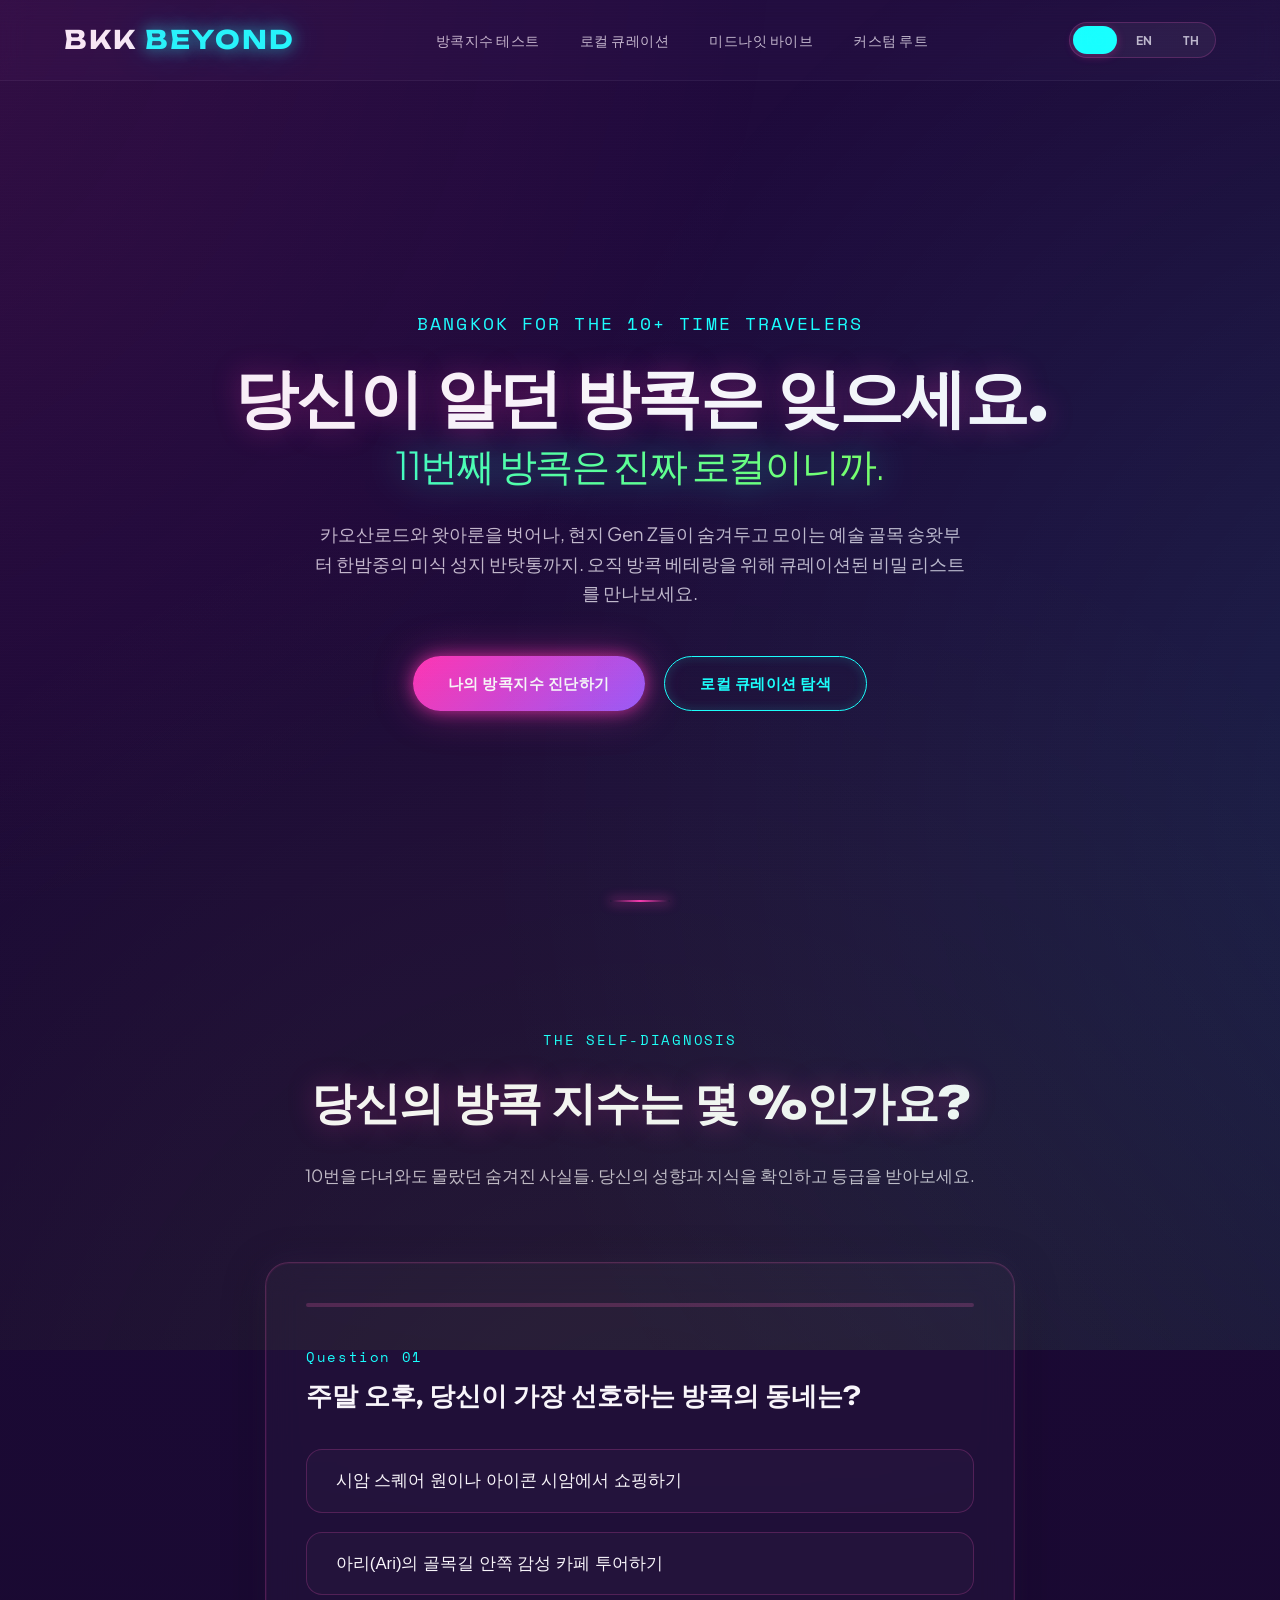
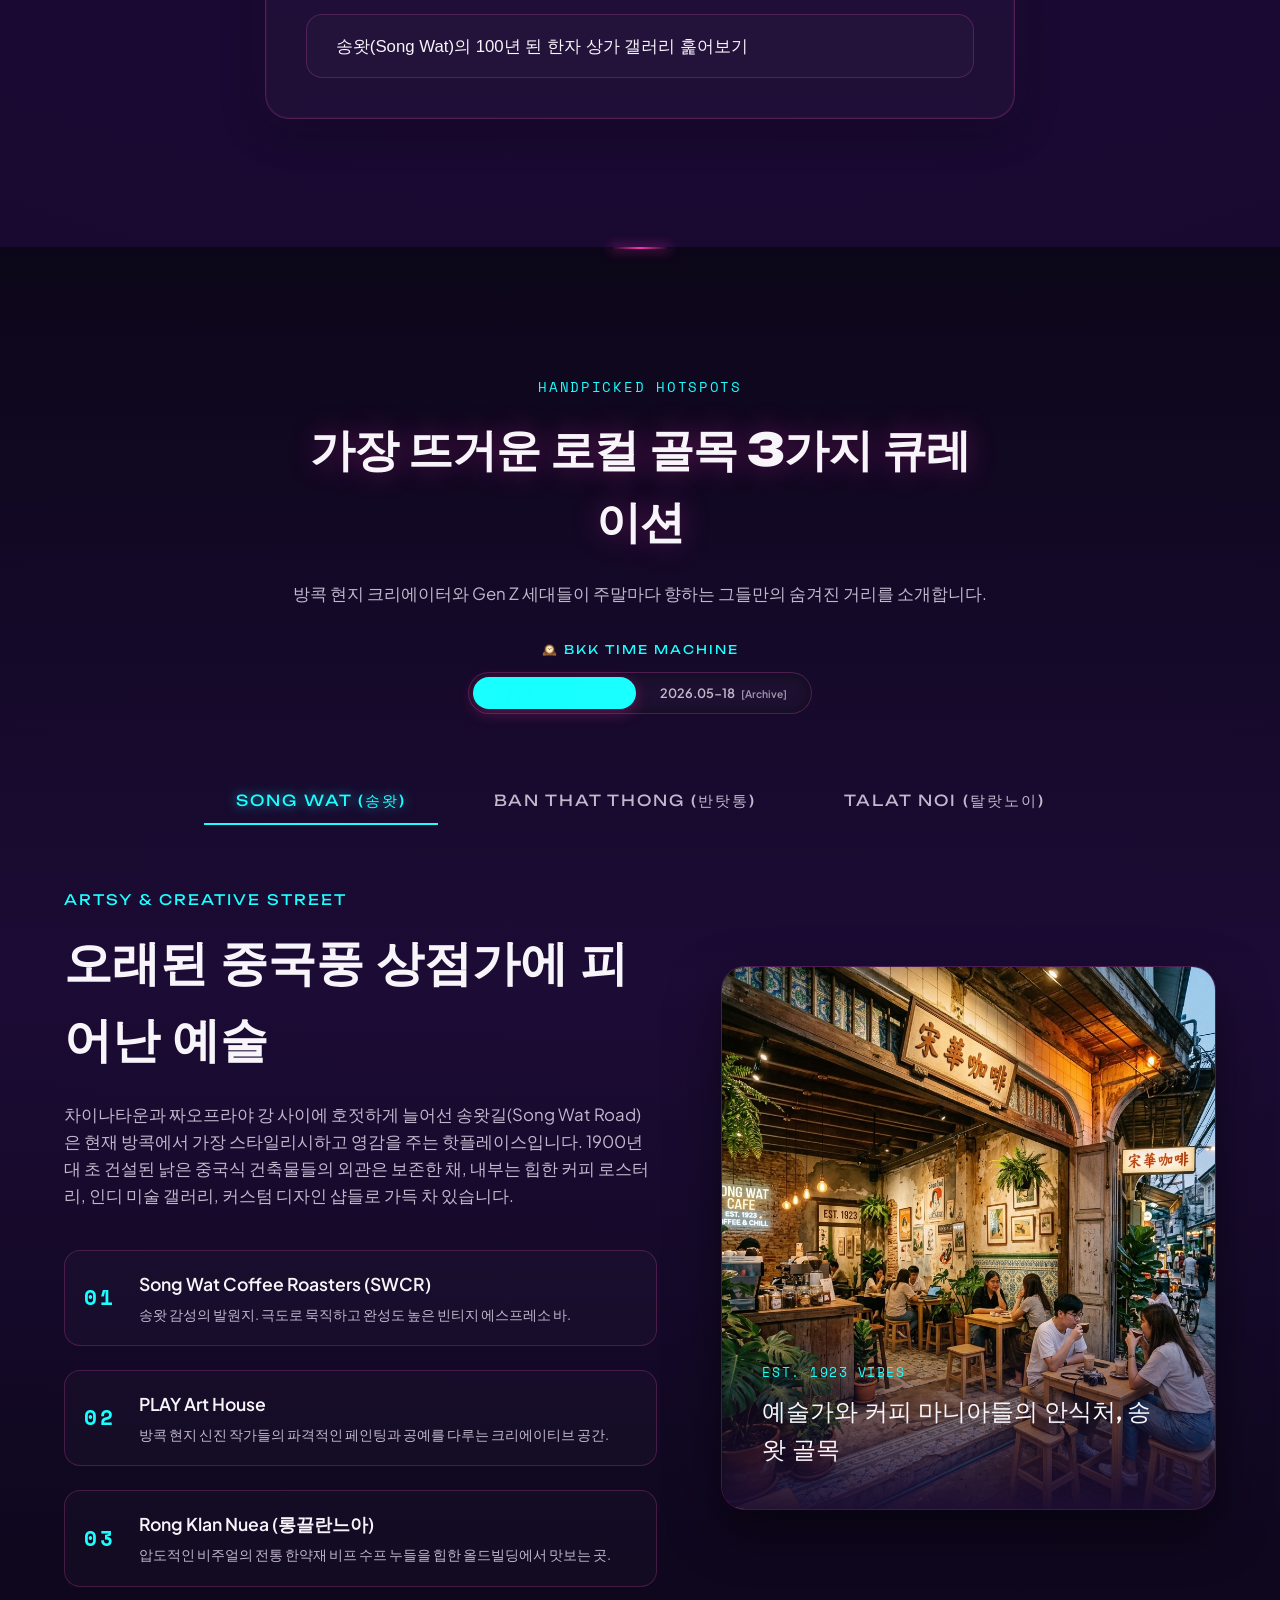
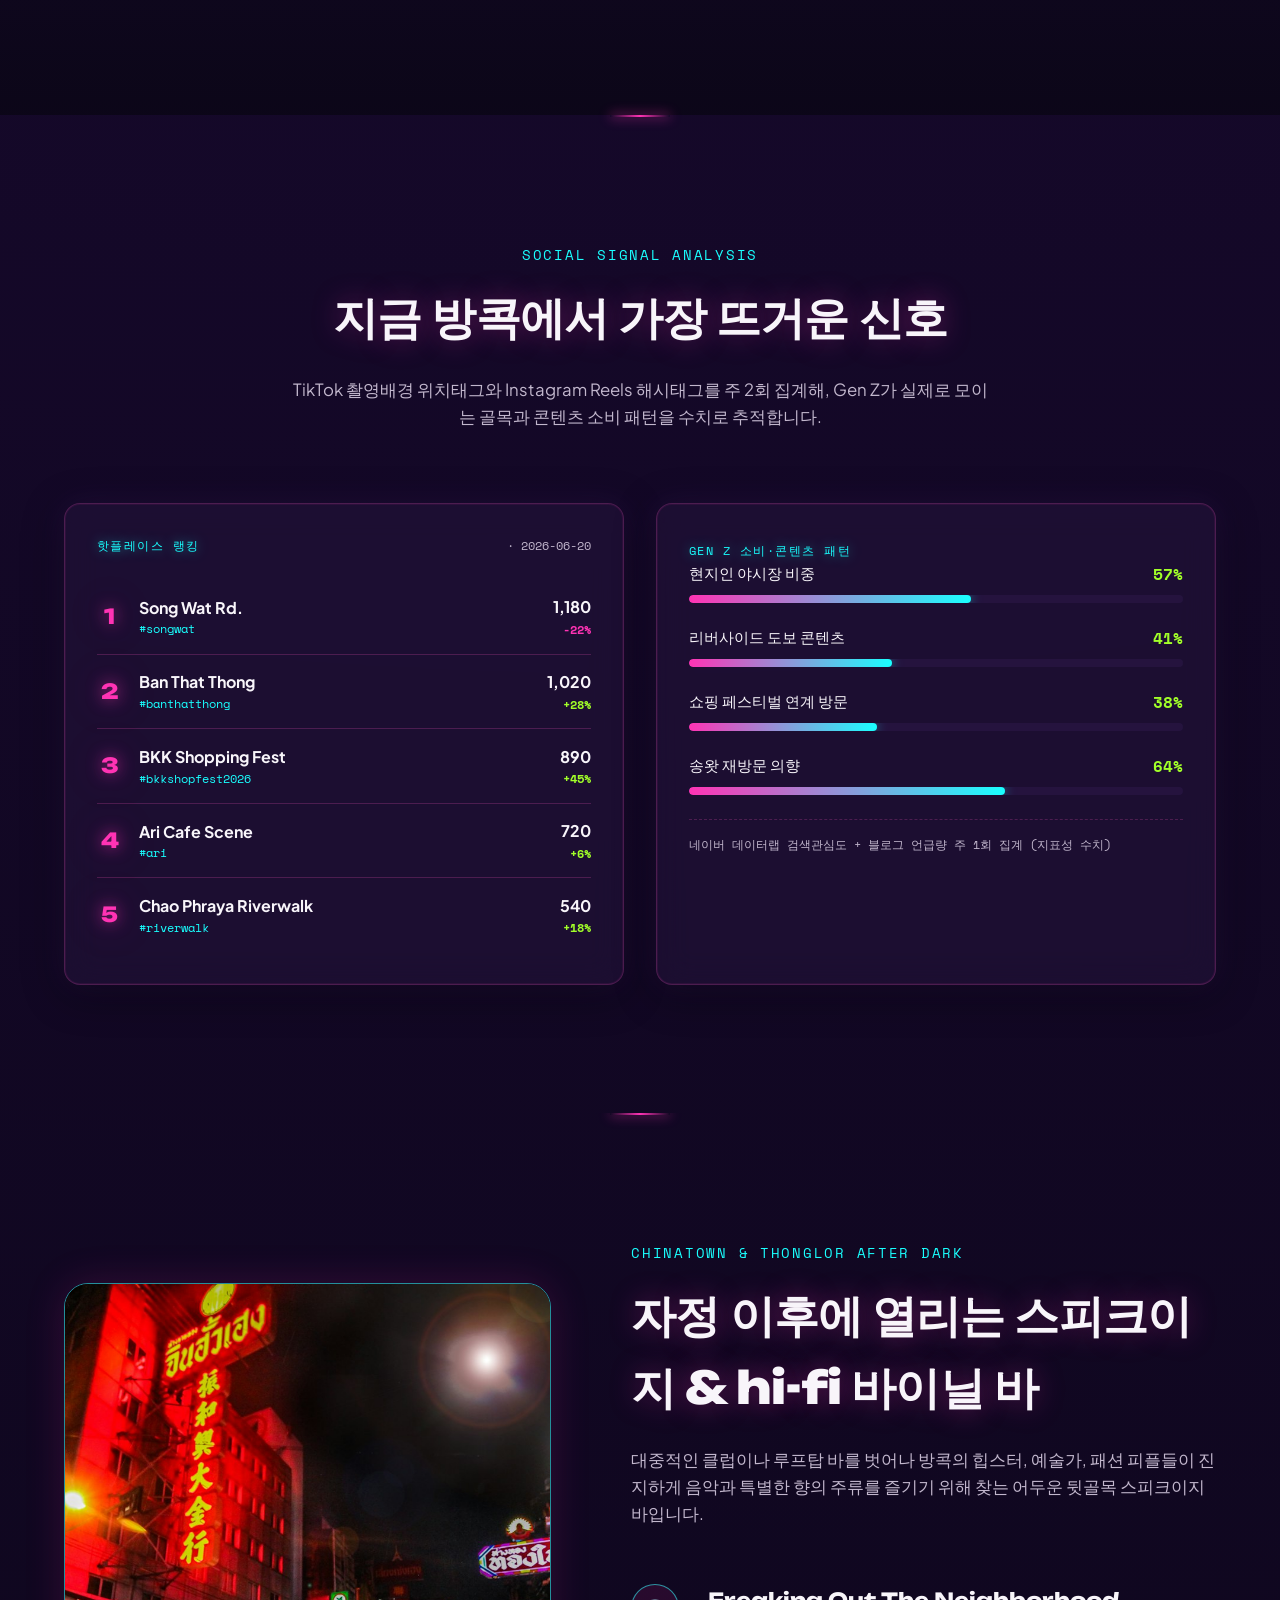
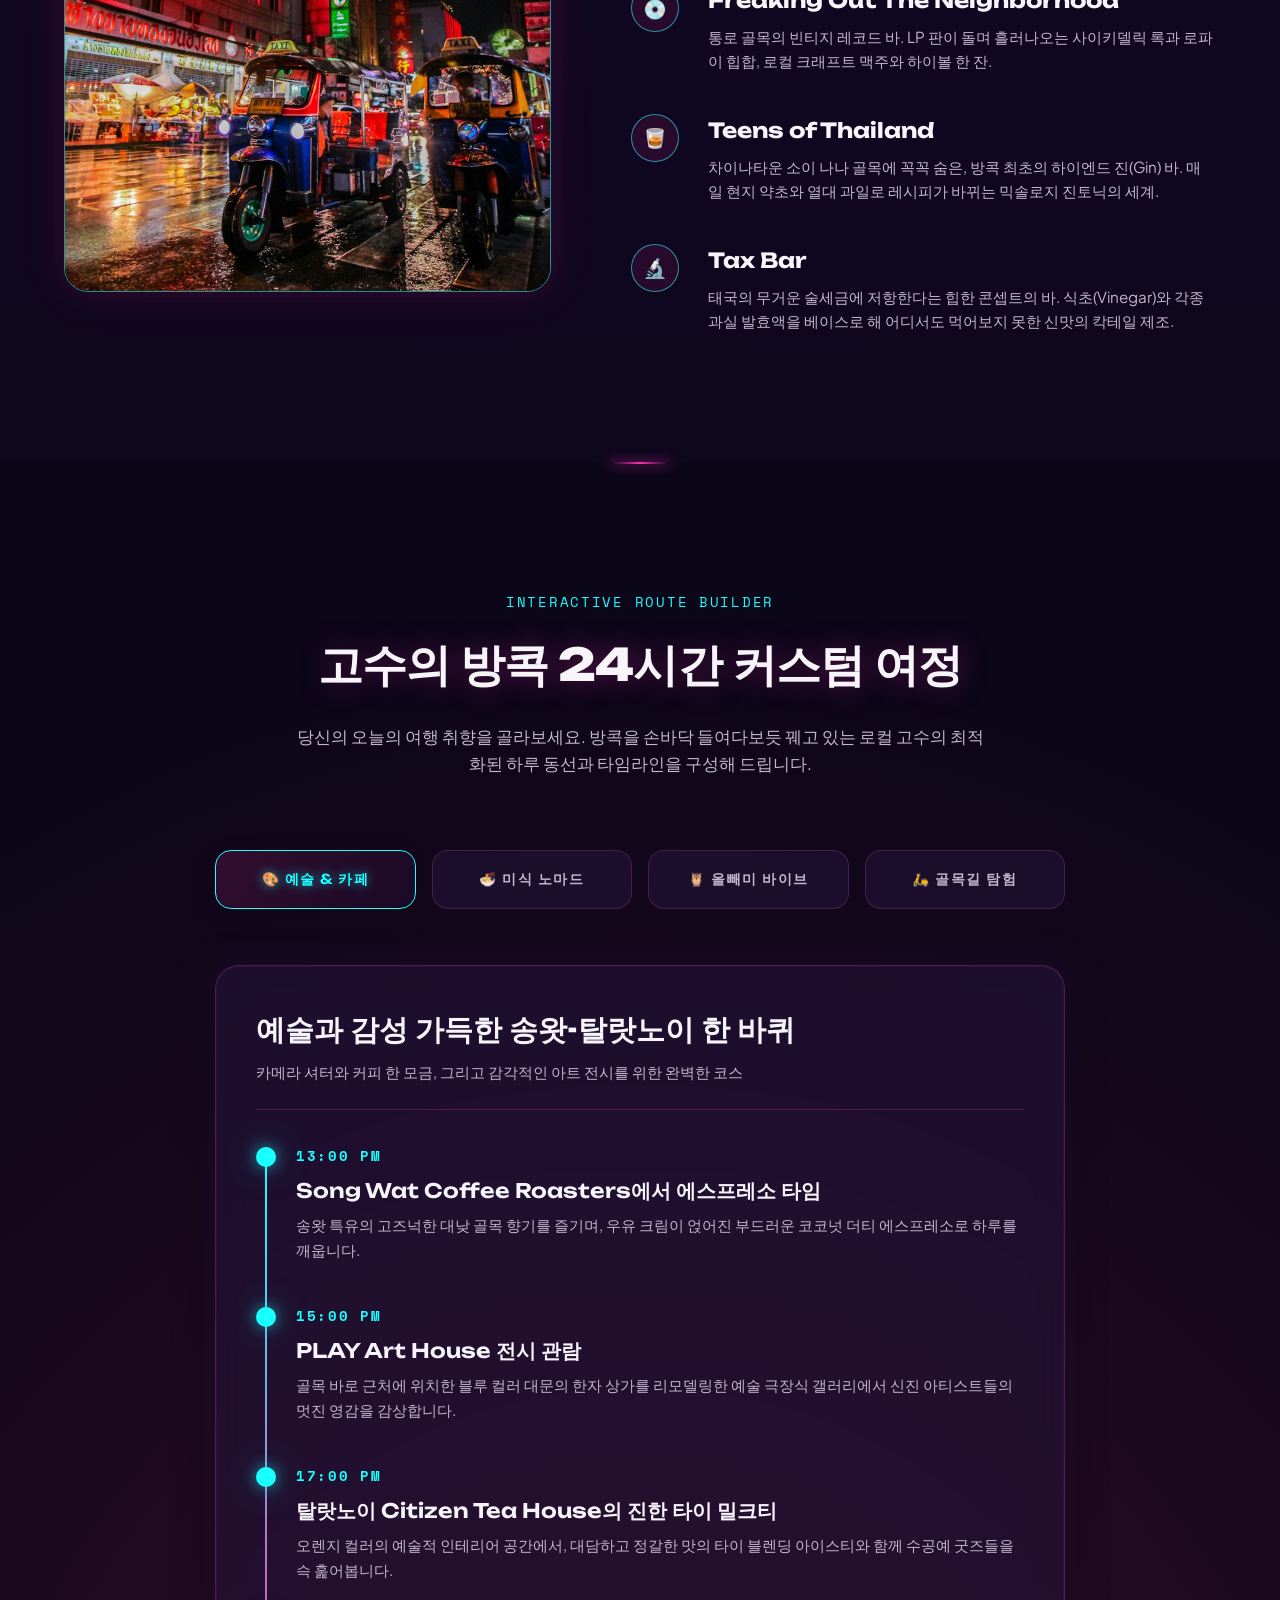
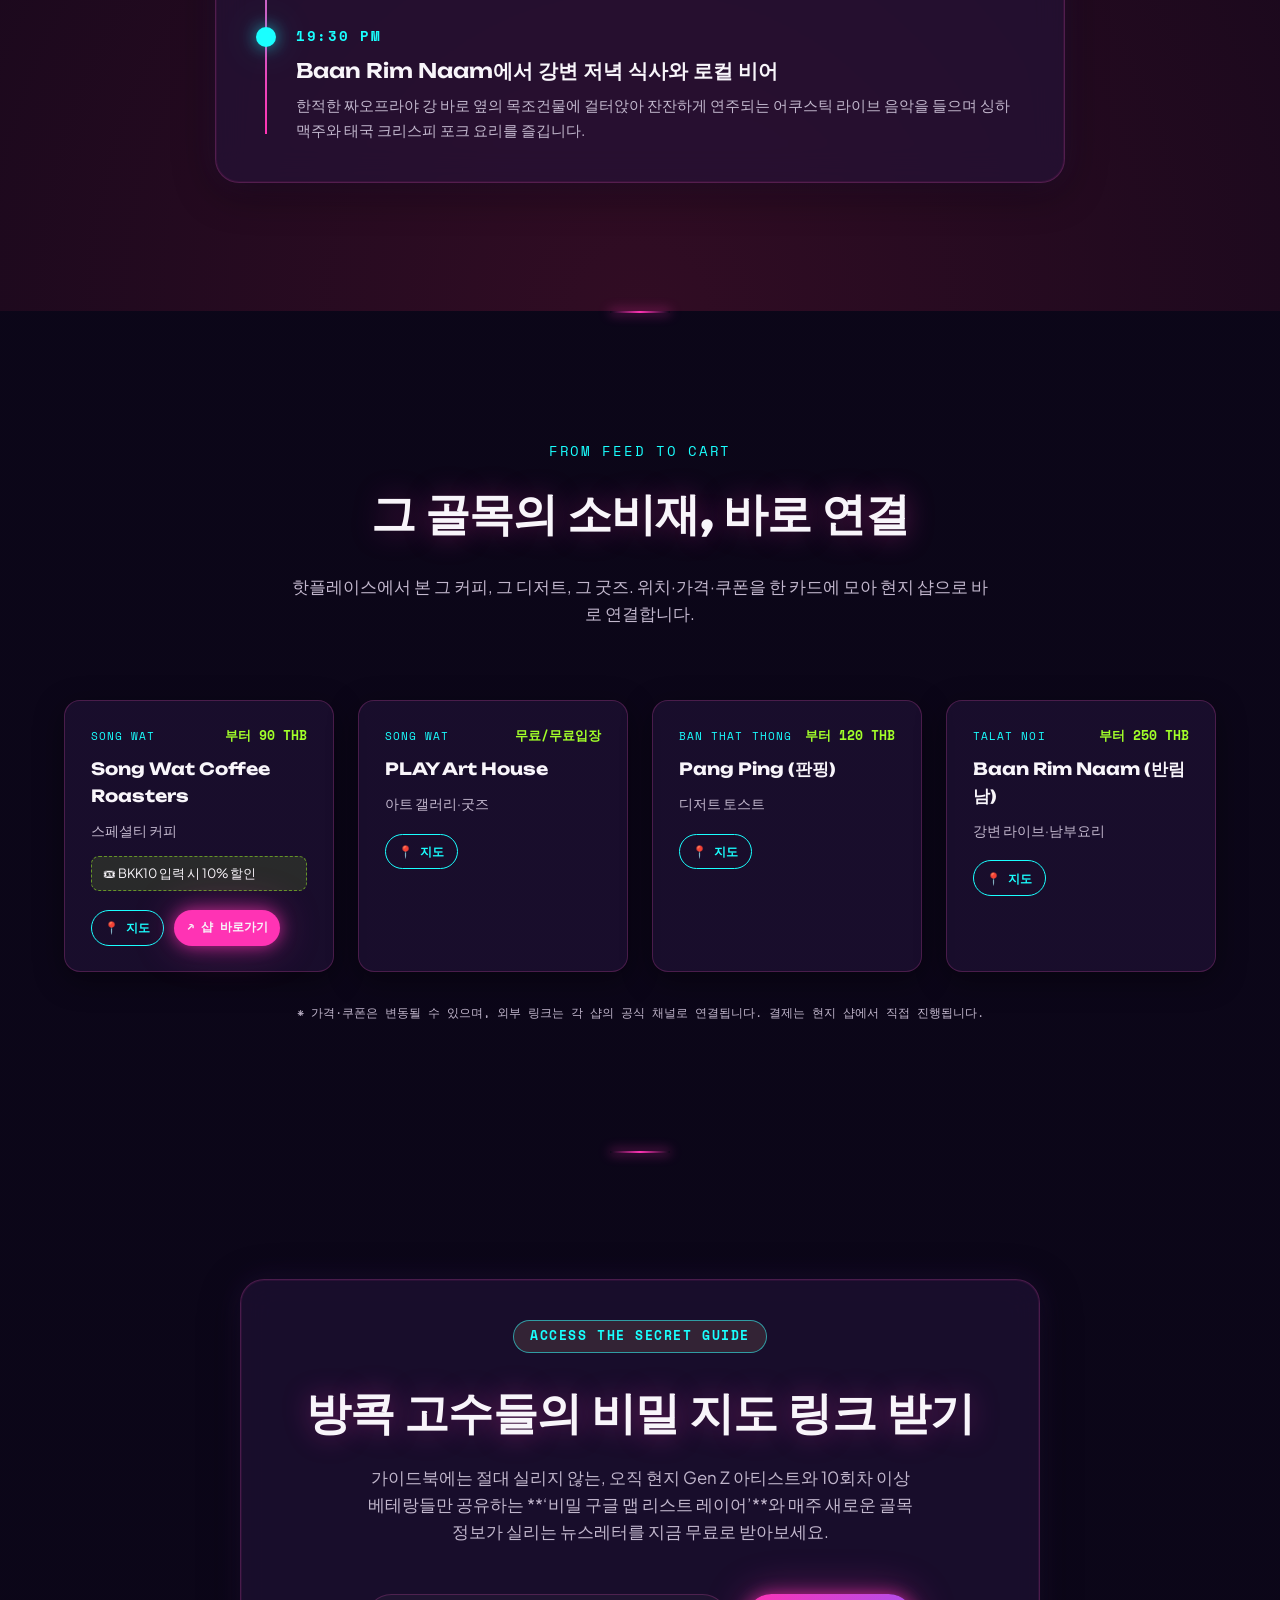
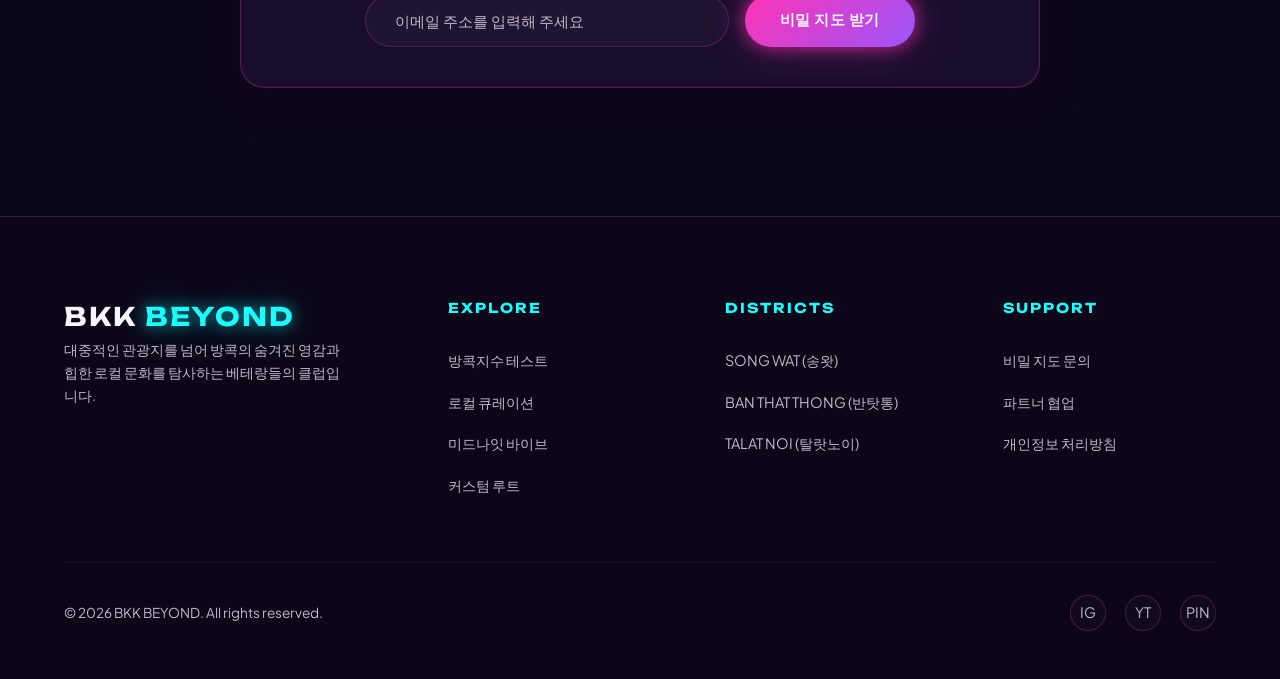
==== index_standalone.html @ 882036e9 "feat: 축2 콘텐츠 자동화 파이프라인 (drop → 검증 → 회전 → 빌드) - update_content.py: 결정론적 병합 백본   · drop 깊은 병합, 전수 스키마 " ====
<!DOCTYPE html>
<html lang="ko">
<head>
  <meta charset="UTF-8">
  <meta name="viewport" content="width=device-width, initial-scale=1.0">
  <meta name="theme-color" content="#0a0a0a">
  <meta name="robots" content="index, follow">

  <!-- ⚠️ 배포 후 실제 도메인으로 교체하세요 (절대 URL이어야 SNS 공유 썸네일이 뜹니다) -->
  <link rel="canonical" href="https://REPLACE-WITH-YOUR-DOMAIN.com/">

  <meta name="description" content="방콕 방문 10회 이상의 진짜 고수들과 힙한 Gen Z를 위한 비밀 로컬 플레이스 가이드. 당신이 알던 방콕은 잊으세요.">
  <meta name="keywords" content="방콕여행, 방콕고수, 송왓, 반탓통, 탈랏노이, 방콕로컬, 방콕힙플레이스">

  <!-- Open Graph -->
  <meta property="og:type" content="website">
  <meta property="og:site_name" content="BKK BEYOND">
  <meta property="og:locale" content="ko_KR">
  <meta property="og:locale:alternate" content="en_US">
  <meta property="og:locale:alternate" content="th_TH">
  <meta property="og:url" content="https://REPLACE-WITH-YOUR-DOMAIN.com/">
  <meta property="og:title" content="BKK BEYOND | 11번째 방콕을 위한 비밀 가이드">
  <meta property="og:description" content="흔한 관광지는 지겹다면? 방콕 고수들이 가는 진짜 힙하고 로컬한 장소들만 모았습니다.">
  <meta property="og:image" content="https://REPLACE-WITH-YOUR-DOMAIN.com/hero_bg.png">
  <meta property="og:image:alt" content="방콕 트와일라잇 리버뷰 — BKK BEYOND">

  <!-- Twitter / X -->
  <meta name="twitter:card" content="summary_large_image">
  <meta name="twitter:title" content="BKK BEYOND | 11번째 방콕을 위한 비밀 가이드">
  <meta name="twitter:description" content="흔한 관광지는 지겹다면? 방콕 고수들이 가는 진짜 힙하고 로컬한 장소들만 모았습니다.">
  <meta name="twitter:image" content="https://REPLACE-WITH-YOUR-DOMAIN.com/hero_bg.png">

  <!-- 이모지 파비콘 (외부 파일 불필요) -->
  <link rel="icon" href="data:image/svg+xml,%3Csvg xmlns='http://www.w3.org/2000/svg' viewBox='0 0 100 100'%3E%3Ctext y='.9em' font-size='90'%3E%F0%9F%8C%83%3C/text%3E%3C/svg%3E">

  <title>BKK BEYOND | 11번째 방콕을 위한 비밀 가이드</title>

  <!-- 구조화 데이터 (SEO 리치 결과) -->
  <script type="application/ld+json">
  {
    "@context": "https://schema.org",
    "@type": "WebSite",
    "name": "BKK BEYOND",
    "alternateName": "11번째 방콕을 위한 비밀 가이드",
    "url": "https://REPLACE-WITH-YOUR-DOMAIN.com/",
    "description": "방콕 방문 10회 이상의 베테랑 여행자를 위한 비밀 로컬 플레이스 큐레이션 가이드.",
    "inLanguage": ["ko", "en", "th"]
  }
  </script>

  <style>
@import url('https://fonts.googleapis.com/css2?family=Unbounded:wght@400..900&family=Plus+Jakarta+Sans:ital,wght@0,200..800;1,200..800&family=Space+Mono:wght@400;700&display=swap');

/* --- CUSTOM PROPERTIES --- */
:root {
  /* === Y2K / NEON PALETTE (v2) ===
     base: night-violet  | accents: magenta · cyan · lime
     기존 토큰 '이름'은 보존하고 '값'만 교체 → 116개 셀렉터 무수정 적용 */
  --color-bg-dark: hsl(258, 60%, 6%);          /* night violet */
  --color-bg-emerald: hsl(262, 55%, 11%);      /* (이름 유지) deep violet card base */
  --color-bg-card: hsla(265, 50%, 16%, 0.55);  /* glass over violet */
  --color-primary: hsl(322, 100%, 60%);        /* electric magenta */
  --color-primary-hover: hsl(322, 100%, 70%);
  --color-gold: hsl(180, 100%, 55%);           /* (이름 유지) → now CYAN accent */
  --color-gold-hover: hsl(180, 100%, 68%);
  --color-text-light: hsl(280, 30%, 97%);
  --color-text-muted: hsl(270, 18%, 76%);
  --color-text-dark: hsl(258, 60%, 8%);
  --color-border: hsla(322, 90%, 65%, 0.22);
  --color-border-active: hsla(180, 100%, 60%, 0.55);

  /* 신규 네온 토큰 (추가 — 기존 값 불변) */
  --neon-magenta: hsl(322, 100%, 60%);
  --neon-cyan: hsl(180, 100%, 55%);
  --neon-lime: hsl(86, 100%, 58%);
  --neon-violet: hsl(265, 95%, 66%);
  --glow-magenta: 0 0 16px hsla(322, 100%, 60%, 0.65), 0 0 40px hsla(322, 100%, 60%, 0.35);
  --glow-cyan: 0 0 16px hsla(180, 100%, 55%, 0.6), 0 0 40px hsla(180, 100%, 55%, 0.3);

  --font-serif: 'Unbounded', system-ui, sans-serif;   /* (이름 유지) display 대체 */
  --font-sans: 'Plus Jakarta Sans', system-ui, sans-serif;
  --font-display: 'Unbounded', system-ui, sans-serif; /* Cinzel → Unbounded */
  --font-mono: 'Space Mono', monospace;

  --transition-smooth: all 0.4s cubic-bezier(0.25, 0.8, 0.25, 1);
  --transition-fast: all 0.2s ease;

  --container-max-width: 1200px;
}

/* --- RESET & BASICS --- */
*, *::before, *::after {
  box-sizing: border-box;
  margin: 0;
  padding: 0;
}

html {
  scroll-behavior: smooth;
  font-size: 16px;
  background-color: var(--color-bg-dark);
}

body {
  font-family: var(--font-sans);
  color: var(--color-text-light);
  line-height: 1.6;
  overflow-x: hidden;
  background: radial-gradient(circle at 50% 0%, hsl(265, 70%, 14%) 0%, var(--color-bg-dark) 70%);
}

img {
  max-width: 100%;
  height: auto;
  display: block;
}

a {
  color: inherit;
  text-decoration: none;
  transition: var(--transition-fast);
}

ul {
  list-style: none;
}

/* --- UTILITIES --- */
.container {
  width: 100%;
  max-width: var(--container-max-width);
  margin: 0 auto;
  padding: 0 1.5rem;
}

.text-gold {
  color: var(--color-gold);
}

.font-serif {
  font-family: var(--font-serif);
}

.section-padding {
  padding: 8rem 0;
}

@media (max-width: 768px) {
  .section-padding {
    padding: 5rem 0;
  }
}

.glass-card {
  background: var(--color-bg-card);
  backdrop-filter: blur(16px);
  -webkit-backdrop-filter: blur(16px);
  border: 1px solid var(--color-border);
  border-radius: 24px;
  padding: 2.5rem;
  transition: var(--transition-smooth);
}

.glass-card:hover {
  border-color: var(--color-border-active);
  box-shadow: 0 12px 40px rgba(0, 0, 0, 0.3);
}

.badge {
  display: inline-block;
  padding: 0.35rem 1rem;
  background: hsla(35, 45%, 60%, 0.15);
  border: 1px solid var(--color-border-active);
  border-radius: 50px;
  color: var(--color-gold);
  font-size: 0.8rem;
  font-weight: 600;
  text-transform: uppercase;
  letter-spacing: 1px;
}

/* --- BUTTONS --- */
.btn {
  display: inline-flex;
  align-items: center;
  justify-content: center;
  padding: 0.9rem 2.2rem;
  border-radius: 50px;
  font-family: var(--font-sans);
  font-weight: 600;
  font-size: 0.95rem;
  letter-spacing: 0.5px;
  cursor: pointer;
  transition: var(--transition-smooth);
  border: none;
  gap: 0.5rem;
}

.btn-primary {
  background: linear-gradient(135deg, var(--neon-magenta) 0%, var(--neon-violet) 100%);
  color: var(--color-text-light);
  box-shadow: var(--glow-magenta);
}

.btn-primary:hover {
  transform: translateY(-3px);
  box-shadow: 0 8px 24px rgba(255, 46, 166, 0.4);
  background: linear-gradient(135deg, var(--color-gold-hover) 0%, var(--color-gold) 100%);
}

.btn-secondary {
  background: transparent;
  color: var(--color-text-light);
  border: 1px solid var(--color-border-active);
  backdrop-filter: blur(8px);
}

.btn-secondary:hover {
  background: var(--color-text-light);
  color: var(--color-bg-dark);
  transform: translateY(-2px);
}

/* --- HEADER / NAVIGATION --- */
.header {
  position: fixed;
  top: 0;
  left: 0;
  width: 100%;
  z-index: 1000;
  background: rgba(40, 18, 72, 0.4);
  backdrop-filter: blur(12px);
  -webkit-backdrop-filter: blur(12px);
  border-bottom: 1px solid rgba(255, 255, 255, 0.05);
  transition: var(--transition-smooth);
}

.header.scrolled {
  background: rgba(26, 12, 48, 0.85);
  box-shadow: 0 4px 30px rgba(0, 0, 0, 0.2);
}

.nav-container {
  display: flex;
  justify-content: space-between;
  align-items: center;
  height: 80px;
}

.logo {
  font-family: var(--font-display);
  font-size: 1.6rem;
  font-weight: 700;
  color: var(--color-text-light);
  letter-spacing: 2px;
}

.logo span {
  color: var(--color-gold);
}

.nav-list {
  display: flex;
  gap: 2.5rem;
}

.nav-link {
  font-size: 0.9rem;
  font-weight: 500;
  letter-spacing: 0.5px;
  color: var(--color-text-muted);
}

.nav-link:hover, .nav-link.active {
  color: var(--color-gold);
}

.hamburger {
  display: none;
  background: none;
  border: none;
  cursor: pointer;
  flex-direction: column;
  gap: 6px;
}

.hamburger span {
  display: block;
  width: 25px;
  height: 2px;
  background: var(--color-text-light);
  transition: var(--transition-fast);
}

@media (max-width: 768px) {
  .nav-list {
    display: none;
    position: absolute;
    top: 80px;
    left: 0;
    width: 100%;
    background: var(--color-bg-dark);
    flex-direction: column;
    padding: 2rem;
    text-align: center;
    border-bottom: 1px solid var(--color-border);
  }
  .nav-list.active {
    display: flex;
  }
  .hamburger {
    display: flex;
  }
}

/* --- HERO SECTION --- */
.hero {
  position: relative;
  min-height: 100vh;
  display: flex;
  align-items: center;
  justify-content: center;
  padding-top: 120px;
  text-align: center;
  overflow: hidden;
}

.hero-background {
  position: absolute;
  top: 0;
  left: 0;
  width: 100%;
  height: 100%;
  z-index: -1;
  overflow: hidden;
}

.hero-bg-img {
  width: 100%;
  height: 100%;
  object-fit: cover;
  opacity: 0.25;
  filter: grayscale(20%) contrast(110%);
  transform: scale(1.05);
  transition: transform 10s ease-out;
}

.hero:hover .hero-bg-img {
  transform: scale(1.0);
}

.hero-gradient {
  position: absolute;
  top: 0;
  left: 0;
  width: 100%;
  height: 100%;
  background: linear-gradient(0deg, var(--color-bg-dark) 0%, rgba(40, 18, 72, 0.4) 50%, rgba(26, 12, 48, 0.7) 100%);
  z-index: -1;
}

.hero-subtitle {
  font-family: var(--font-display);
  font-size: 1.1rem;
  letter-spacing: 4px;
  color: var(--color-gold);
  margin-bottom: 1.5rem;
  text-transform: uppercase;
  animation: fadeInDown 1s ease-out;
}

.hero-title {
  font-family: var(--font-serif);
  font-size: clamp(2.5rem, 5vw, 4.5rem);
  font-weight: 700;
  line-height: 1.15;
  margin-bottom: 2rem;
  color: var(--color-text-light);
  animation: fadeInUp 1.2s cubic-bezier(0.25, 0.8, 0.25, 1);
}

.hero-title span {
  display: block;
  font-size: 0.6em;
  font-family: var(--font-sans);
  font-weight: 300;
  color: var(--color-text-muted);
  margin-top: 0.5rem;
}

.hero-description {
  max-width: 650px;
  margin: 0 auto 3rem auto;
  font-size: 1.15rem;
  color: var(--color-text-muted);
  animation: fadeInUp 1.4s ease-out;
}

.hero-buttons {
  display: flex;
  gap: 1.2rem;
  justify-content: center;
  animation: fadeInUp 1.6s ease-out;
}

@media (max-width: 576px) {
  .hero-buttons {
    flex-direction: column;
    align-items: stretch;
    padding: 0 2rem;
  }
}

/* --- SECTION HEADER --- */
.section-header {
  text-align: center;
  max-width: 700px;
  margin: 0 auto 4.5rem auto;
}

.section-subtitle {
  font-family: var(--font-display);
  font-size: 0.9rem;
  letter-spacing: 3px;
  color: var(--color-gold);
  text-transform: uppercase;
  margin-bottom: 1rem;
}

.section-title {
  font-family: var(--font-serif);
  font-size: clamp(2rem, 3.5vw, 3rem);
  color: var(--color-text-light);
  margin-bottom: 1.5rem;
}

.section-description {
  font-size: 1.05rem;
  color: var(--color-text-muted);
}

/* --- QUIZ SECTION (BKK INDEX) --- */
.quiz-section {
  position: relative;
}

.quiz-container {
  max-width: 750px;
  margin: 0 auto;
}

.quiz-progress-bar {
  width: 100%;
  height: 4px;
  background: var(--color-border);
  border-radius: 10px;
  margin-bottom: 2.5rem;
  overflow: hidden;
}

.quiz-progress-fill {
  width: 0%;
  height: 100%;
  background: linear-gradient(90deg, var(--color-gold) 0%, var(--color-primary) 100%);
  transition: width 0.4s ease;
}

.quiz-card {
  display: none;
}

.quiz-card.active {
  display: block;
  animation: slideInRight 0.5s cubic-bezier(0.25, 0.8, 0.25, 1);
}

.quiz-question-num {
  font-family: var(--font-display);
  color: var(--color-gold);
  font-size: 0.85rem;
  margin-bottom: 0.5rem;
  display: block;
}

.quiz-question-text {
  font-family: var(--font-serif);
  font-size: 1.6rem;
  font-weight: 600;
  margin-bottom: 2rem;
  color: var(--color-text-light);
}

.quiz-options {
  display: grid;
  grid-template-columns: 1fr;
  gap: 1.2rem;
}

.quiz-option {
  background: rgba(255, 255, 255, 0.02);
  border: 1px solid var(--color-border);
  border-radius: 16px;
  padding: 1.2rem 1.8rem;
  font-size: 1.05rem;
  font-weight: 500;
  text-align: left;
  cursor: pointer;
  transition: var(--transition-smooth);
  color: var(--color-text-light);
}

.quiz-option:hover {
  background: rgba(255, 46, 166, 0.06);
  border-color: var(--color-border-active);
  transform: translateX(5px);
}

.quiz-option.selected {
  background: linear-gradient(135deg, rgba(255, 46, 166, 0.15) 0%, rgba(40, 18, 72, 0.2) 100%);
  border-color: var(--color-gold);
  color: var(--color-gold);
}

/* Quiz Result CSS */
.quiz-result {
  display: none;
  text-align: center;
  animation: scaleIn 0.6s cubic-bezier(0.25, 0.8, 0.25, 1);
}

.quiz-result.active {
  display: block;
}

.result-badge {
  font-family: var(--font-display);
  font-size: 1.3rem;
  color: var(--color-gold);
  margin-bottom: 1rem;
  letter-spacing: 2px;
}

.result-title {
  font-family: var(--font-serif);
  font-size: clamp(2rem, 4vw, 2.8rem);
  margin-bottom: 1.5rem;
}

.result-score-container {
  display: flex;
  justify-content: center;
  align-items: center;
  margin-bottom: 2rem;
}

.result-score-circle {
  width: 140px;
  height: 140px;
  border-radius: 50%;
  background: radial-gradient(circle, var(--color-bg-emerald) 60%, rgba(255, 46, 166, 0.15) 100%);
  border: 4px solid var(--color-border-active);
  display: flex;
  flex-direction: column;
  justify-content: center;
  align-items: center;
  box-shadow: 0 0 30px rgba(255, 46, 166, 0.2);
}

.result-score-num {
  font-family: var(--font-display);
  font-size: 2.5rem;
  font-weight: 700;
  color: var(--color-gold);
  line-height: 1;
}

.result-score-label {
  font-size: 0.75rem;
  text-transform: uppercase;
  letter-spacing: 1px;
  color: var(--color-text-muted);
  margin-top: 0.2rem;
}

.result-desc {
  max-width: 550px;
  margin: 0 auto 2.5rem auto;
  color: var(--color-text-muted);
  font-size: 1.05rem;
}

/* --- CURATION SECTION (TABS) --- */
.curation-section {
  background: linear-gradient(180deg, var(--color-bg-dark) 0%, rgba(40, 18, 72, 0.3) 50%, var(--color-bg-dark) 100%);
}

.curation-tabs {
  display: flex;
  justify-content: center;
  gap: 1.5rem;
  margin-bottom: 4rem;
  flex-wrap: wrap;
}

.tab-btn {
  background: transparent;
  border: none;
  font-family: var(--font-display);
  font-size: 0.95rem;
  color: var(--color-text-muted);
  letter-spacing: 2px;
  padding: 0.8rem 2rem;
  cursor: pointer;
  transition: var(--transition-smooth);
  position: relative;
}

.tab-btn::after {
  content: '';
  position: absolute;
  bottom: 0;
  left: 50%;
  width: 0;
  height: 2px;
  background: var(--color-gold);
  transition: var(--transition-smooth);
  transform: translateX(-50%);
}

.tab-btn:hover {
  color: var(--color-text-light);
}

.tab-btn.active {
  color: var(--color-gold);
}

.tab-btn.active::after {
  width: 100%;
}

.curation-content {
  position: relative;
}

.tab-panel {
  display: none;
}

.tab-panel.active {
  display: block;
  animation: fadeIn 0.8s cubic-bezier(0.25, 0.8, 0.25, 1);
}

.district-showcase {
  display: grid;
  grid-template-columns: 1.2fr 1fr;
  gap: 4rem;
  align-items: center;
}

@media (max-width: 992px) {
  .district-showcase {
    grid-template-columns: 1fr;
    gap: 3rem;
  }
}

.district-info {
  display: flex;
  flex-direction: column;
}

.district-tagline {
  font-family: var(--font-display);
  font-size: 0.9rem;
  color: var(--color-gold);
  letter-spacing: 2px;
  margin-bottom: 0.8rem;
  text-transform: uppercase;
}

.district-title {
  font-family: var(--font-serif);
  font-size: clamp(2.2rem, 4vw, 3rem);
  margin-bottom: 1.5rem;
}

.district-desc {
  color: var(--color-text-muted);
  margin-bottom: 2.5rem;
  font-size: 1.05rem;
}

.spot-cards-list {
  display: flex;
  flex-direction: column;
  gap: 1.5rem;
}

.spot-mini-card {
  display: flex;
  align-items: center;
  gap: 1.5rem;
  padding: 1.2rem;
  background: rgba(255, 255, 255, 0.02);
  border: 1px solid var(--color-border);
  border-radius: 16px;
  transition: var(--transition-smooth);
}

.spot-mini-card:hover {
  transform: translateX(10px);
  border-color: var(--color-border-active);
  background: rgba(255, 46, 166, 0.04);
}

.spot-num {
  font-family: var(--font-display);
  font-size: 1.3rem;
  font-weight: 700;
  color: var(--color-gold);
}

.spot-detail h4 {
  font-size: 1.1rem;
  font-weight: 600;
  margin-bottom: 0.3rem;
  color: var(--color-text-light);
}

.spot-detail p {
  font-size: 0.9rem;
  color: var(--color-text-muted);
}

/* Premium district image display */
.district-media {
  position: relative;
  border-radius: 24px;
  overflow: hidden;
  box-shadow: 0 20px 50px rgba(0, 0, 0, 0.5);
  border: 1px solid var(--color-border);
}

.district-media::before {
  content: '';
  display: block;
  padding-top: 110%; /* Tall aspect ratio for premium look */
}

@media (max-width: 992px) {
  .district-media::before {
    padding-top: 60%; /* Landcape for tablets/mobiles */
  }
}

.district-img {
  position: absolute;
  top: 0;
  left: 0;
  width: 100%;
  height: 100%;
  object-fit: cover;
  transition: transform 1.5s ease;
}

.district-media:hover .district-img {
  transform: scale(1.05);
}

.media-overlay {
  position: absolute;
  bottom: 0;
  left: 0;
  width: 100%;
  padding: 3rem 2.5rem 2.5rem 2.5rem;
  background: linear-gradient(0deg, rgba(26, 12, 48, 0.95) 0%, rgba(26, 12, 48, 0.4) 60%, transparent 100%);
  display: flex;
  flex-direction: column;
  justify-content: flex-end;
}

.media-tag {
  font-size: 0.8rem;
  text-transform: uppercase;
  letter-spacing: 1px;
  color: var(--color-gold);
  margin-bottom: 0.5rem;
}

.media-caption {
  font-family: var(--font-serif);
  font-size: 1.5rem;
  color: var(--color-text-light);
}

/* --- MIDNIGHT SECRETS SECTION --- */
.secrets-section {
  position: relative;
  overflow: hidden;
}

.secrets-grid {
  display: grid;
  grid-template-columns: 1fr 1.2fr;
  gap: 5rem;
  align-items: center;
}

@media (max-width: 992px) {
  .secrets-grid {
    grid-template-columns: 1fr;
    gap: 4rem;
  }
  .secrets-grid > :first-child {
    order: 2;
  }
}

.secrets-media {
  position: relative;
  border-radius: 24px;
  overflow: hidden;
  border: 1px solid var(--color-border-active);
  box-shadow: 0 0 40px rgba(255, 46, 166, 0.15);
}

.secrets-media::before {
  content: '';
  display: block;
  padding-top: 125%;
}

.secrets-img {
  position: absolute;
  top: 0;
  left: 0;
  width: 100%;
  height: 100%;
  object-fit: cover;
}

.secrets-badge-floating {
  position: absolute;
  top: 2rem;
  left: 2rem;
  background: rgba(26, 12, 48, 0.8);
  backdrop-filter: blur(8px);
  padding: 0.5rem 1.2rem;
  border-radius: 50px;
  border: 1px solid var(--color-border-active);
  font-size: 0.75rem;
  color: var(--color-gold);
  letter-spacing: 1px;
  text-transform: uppercase;
  font-weight: 600;
}

.secrets-list {
  display: grid;
  grid-template-columns: 1fr;
  gap: 2.5rem;
}

.secret-item {
  display: flex;
  gap: 1.8rem;
}

.secret-icon {
  width: 48px;
  height: 48px;
  border-radius: 50%;
  background: rgba(255, 46, 166, 0.1);
  border: 1px solid var(--color-border-active);
  display: flex;
  align-items: center;
  justify-content: center;
  color: var(--color-gold);
  font-size: 1.2rem;
  flex-shrink: 0;
}

.secret-item-detail h4 {
  font-family: var(--font-serif);
  font-size: 1.3rem;
  margin-bottom: 0.5rem;
  color: var(--color-text-light);
}

.secret-item-detail p {
  color: var(--color-text-muted);
  font-size: 0.95rem;
}

/* --- ITINERARY GENERATOR --- */
.itinerary-section {
  background: radial-gradient(circle at 50% 100%, hsl(322, 60%, 12%) 0%, var(--color-bg-dark) 80%);
}

.itinerary-box {
  max-width: 850px;
  margin: 0 auto;
}

.itinerary-selector {
  display: grid;
  grid-template-columns: repeat(4, 1fr);
  gap: 1rem;
  margin-bottom: 3.5rem;
}

@media (max-width: 768px) {
  .itinerary-selector {
    grid-template-columns: repeat(2, 1fr);
  }
}

.select-btn {
  background: var(--color-bg-card);
  border: 1px solid var(--color-border);
  color: var(--color-text-muted);
  padding: 1.2rem;
  border-radius: 16px;
  font-family: var(--font-display);
  font-size: 0.85rem;
  font-weight: 600;
  letter-spacing: 1.5px;
  text-align: center;
  cursor: pointer;
  transition: var(--transition-smooth);
}

.select-btn:hover {
  border-color: var(--color-border-active);
  color: var(--color-text-light);
}

.select-btn.active {
  background: linear-gradient(135deg, rgba(255, 46, 166, 0.15) 0%, rgba(40, 18, 72, 0.25) 100%);
  border-color: var(--color-gold);
  color: var(--color-gold);
  box-shadow: 0 8px 24px rgba(0, 0, 0, 0.2);
}

.itinerary-results {
  min-height: 300px;
}

.itinerary-card {
  display: none;
  animation: slideInUp 0.6s cubic-bezier(0.25, 0.8, 0.25, 1);
}

.itinerary-card.active {
  display: block;
}

.itinerary-card-header {
  border-bottom: 1px solid var(--color-border);
  padding-bottom: 1.5rem;
  margin-bottom: 2rem;
}

.itinerary-card-title {
  font-family: var(--font-serif);
  font-size: 1.8rem;
  margin-bottom: 0.5rem;
}

.itinerary-card-desc {
  color: var(--color-text-muted);
  font-size: 0.95rem;
}

.itinerary-timeline {
  position: relative;
  padding-left: 2.5rem;
}

.itinerary-timeline::before {
  content: '';
  position: absolute;
  top: 8px;
  left: 9px;
  bottom: 8px;
  width: 2px;
  background: linear-gradient(180deg, var(--color-gold) 0%, var(--color-primary) 100%);
}

.timeline-step {
  position: relative;
  margin-bottom: 2.5rem;
}

.timeline-step:last-child {
  margin-bottom: 0;
}

.timeline-dot {
  position: absolute;
  left: -2.5rem;
  top: 5px;
  width: 20px;
  height: 20px;
  border-radius: 50%;
  background: var(--color-bg-dark);
  border: 4px solid var(--color-gold);
  z-index: 1;
  transition: var(--transition-smooth);
}

.timeline-step:hover .timeline-dot {
  transform: scale(1.2);
  background: var(--color-gold);
}

.timeline-time {
  font-family: var(--font-display);
  font-size: 0.9rem;
  font-weight: 700;
  color: var(--color-gold);
  margin-bottom: 0.5rem;
  display: inline-block;
}

.timeline-title {
  font-family: var(--font-serif);
  font-size: 1.25rem;
  font-weight: 600;
  margin-bottom: 0.4rem;
  color: var(--color-text-light);
}

.timeline-desc {
  color: var(--color-text-muted);
  font-size: 0.95rem;
}

/* --- NEWSLETTER SECTION --- */
.newsletter-section {
  position: relative;
}

.newsletter-box {
  max-width: 800px;
  margin: 0 auto;
  text-align: center;
  position: relative;
}

.newsletter-title {
  font-family: var(--font-serif);
  font-size: clamp(2rem, 4vw, 2.8rem);
  margin-bottom: 1rem;
}

.newsletter-desc {
  color: var(--color-text-muted);
  max-width: 550px;
  margin: 0 auto 3rem auto;
  font-size: 1.05rem;
}

.newsletter-form {
  display: flex;
  gap: 1rem;
  max-width: 550px;
  margin: 0 auto;
}

@media (max-width: 576px) {
  .newsletter-form {
    flex-direction: column;
    align-items: stretch;
  }
}

.newsletter-input {
  flex: 1;
  background: rgba(255, 255, 255, 0.03);
  border: 1px solid var(--color-border);
  padding: 1rem 1.8rem;
  border-radius: 50px;
  color: var(--color-text-light);
  font-family: var(--font-sans);
  font-size: 0.95rem;
  transition: var(--transition-smooth);
}

.newsletter-input:focus {
  outline: none;
  border-color: var(--color-gold);
  background: rgba(255, 255, 255, 0.06);
  box-shadow: 0 0 15px rgba(255, 46, 166, 0.1);
}

.newsletter-input::placeholder {
  color: var(--color-text-muted);
}

.form-message {
  margin-top: 1.2rem;
  font-size: 0.9rem;
  display: none;
}

.form-message.success {
  display: block;
  color: hsl(86, 100%, 58%);
}

.form-message.error {
  display: block;
  color: hsl(0, 70%, 65%);
}

/* --- FOOTER --- */
.footer {
  border-top: 1px solid var(--color-border);
  padding: 5rem 0 3rem 0;
  background: var(--color-bg-dark);
}

.footer-grid {
  display: grid;
  grid-template-columns: 1.5fr repeat(3, 1fr);
  gap: 4rem;
  margin-bottom: 4rem;
}

@media (max-width: 992px) {
  .footer-grid {
    grid-template-columns: repeat(2, 1fr);
    gap: 3rem;
  }
}

@media (max-width: 576px) {
  .footer-grid {
    grid-template-columns: 1fr;
    gap: 2.5rem;
  }
}

.footer-about .logo {
  margin-bottom: 1.5rem;
}

.footer-about p {
  color: var(--color-text-muted);
  font-size: 0.9rem;
  margin-bottom: 1.5rem;
  max-width: 280px;
}

.footer-col-title {
  font-family: var(--font-display);
  font-size: 0.85rem;
  color: var(--color-gold);
  letter-spacing: 2px;
  text-transform: uppercase;
  margin-bottom: 1.8rem;
}

.footer-links {
  display: flex;
  flex-direction: column;
  gap: 1rem;
}

.footer-link {
  font-size: 0.9rem;
  color: var(--color-text-muted);
}

.footer-link:hover {
  color: var(--color-gold);
  transform: translateX(3px);
}

.footer-bottom {
  border-top: 1px solid rgba(255, 255, 255, 0.05);
  padding-top: 2rem;
  display: flex;
  justify-content: space-between;
  align-items: center;
  flex-wrap: wrap;
  gap: 1rem;
}

.copyright {
  font-size: 0.85rem;
  color: var(--color-text-muted);
}

.footer-socials {
  display: flex;
  gap: 1.2rem;
}

.social-link {
  width: 36px;
  height: 36px;
  border-radius: 50%;
  background: rgba(255, 255, 255, 0.02);
  border: 1px solid var(--color-border);
  display: flex;
  align-items: center;
  justify-content: center;
  font-size: 0.9rem;
  color: var(--color-text-muted);
  transition: var(--transition-smooth);
}

.social-link:hover {
  background: var(--color-gold);
  color: var(--color-bg-dark);
  border-color: var(--color-gold);
  transform: translateY(-3px);
}

/* --- ANIMATION KEYFRAMES --- */
@keyframes fadeIn {
  from { opacity: 0; }
  to { opacity: 1; }
}

@keyframes fadeInUp {
  from {
    opacity: 0;
    transform: translateY(30px);
  }
  to {
    opacity: 1;
    transform: translateY(0);
  }
}

@keyframes fadeInDown {
  from {
    opacity: 0;
    transform: translateY(-20px);
  }
  to {
    opacity: 1;
    transform: translateY(0);
  }
}

@keyframes slideInRight {
  from {
    opacity: 0;
    transform: translateX(40px);
  }
  to {
    opacity: 1;
    transform: translateX(0);
  }
}

@keyframes slideInUp {
  from {
    opacity: 0;
    transform: translateY(50px);
  }
  to {
    opacity: 1;
    transform: translateY(0);
  }
}

@keyframes scaleIn {
  from {
    opacity: 0;
    transform: scale(0.95);
  }
  to {
    opacity: 1;
    transform: scale(1);
  }
}

/* --- SCROLL ANIMATIONS --- */
.reveal {
  opacity: 0;
  transform: translateY(30px);
  transition: opacity 0.8s ease, transform 0.8s cubic-bezier(0.25, 0.8, 0.25, 1);
}

.reveal.active {
  opacity: 1;
  transform: translateY(0);
}

/* --- LANGUAGE SELECTOR --- */
.lang-selector {
  display: flex;
  gap: 0.35rem;
  background: rgba(255, 255, 255, 0.05);
  border: 1px solid var(--color-border);
  padding: 0.2rem;
  border-radius: 50px;
  align-items: center;
}

.lang-btn {
  background: transparent;
  border: none;
  color: var(--color-text-muted);
  font-family: var(--font-sans);
  font-size: 0.75rem;
  font-weight: 700;
  padding: 0.4rem 0.8rem;
  border-radius: 50px;
  cursor: pointer;
  transition: var(--transition-fast);
}

.lang-btn:hover {
  color: var(--color-text-light);
}

.lang-btn.active {
  background: var(--color-gold);
  color: var(--color-bg-dark);
  box-shadow: 0 2px 10px rgba(255, 46, 166, 0.3);
}

@media (max-width: 768px) {
  .lang-selector {
    margin-right: 1rem;
  }
}

/* --- BKK TIME MACHINE --- */
.time-machine-dial {
  display: inline-flex;
  background: rgba(255, 255, 255, 0.03);
  border: 1px solid var(--color-border);
  padding: 0.25rem;
  border-radius: 50px;
  gap: 0.35rem;
  box-shadow: inset 0 0 15px rgba(0, 0, 0, 0.4);
  align-items: center;
}

.time-btn {
  background: transparent;
  border: none;
  color: var(--color-text-muted);
  font-family: var(--font-sans);
  font-size: 0.8rem;
  font-weight: 600;
  padding: 0.5rem 1.2rem;
  border-radius: 50px;
  cursor: pointer;
  transition: var(--transition-smooth);
}

.time-btn:hover {
  color: var(--color-text-light);
  background: rgba(255, 255, 255, 0.02);
}

.time-btn.active {
  background: var(--color-gold);
  color: var(--color-bg-dark);
  box-shadow: 0 4px 15px rgba(255, 46, 166, 0.3);
}

.time-btn span {
  font-size: 0.65rem;
  opacity: 0.8;
  margin-left: 0.25rem;
}



/* ============================================================
   ★ Y2K / NEON ENHANCEMENT LAYER (v2 추가분)
   기존 셀렉터 위에 글로우·그레인·스캔라인을 덧입힘.
   구조/레이아웃 불변 — 시각 레이어만 추가.
   ============================================================ */

/* 전역 그레인 + 스캔라인 오버레이 */
body::before {
  content: "";
  position: fixed; inset: 0; z-index: 9999; pointer-events: none;
  background-image:
    repeating-linear-gradient(0deg,
      rgba(255,255,255,0.025) 0px,
      rgba(255,255,255,0.025) 1px,
      transparent 1px, transparent 3px);
  mix-blend-mode: overlay; opacity: 0.5;
}
body::after {
  content: "";
  position: fixed; inset: -50%; z-index: 9998; pointer-events: none;
  background:
    radial-gradient(circle at 15% 20%, hsla(322,100%,60%,0.12), transparent 40%),
    radial-gradient(circle at 85% 70%, hsla(180,100%,55%,0.10), transparent 42%),
    radial-gradient(circle at 50% 110%, hsla(86,100%,58%,0.08), transparent 45%);
  animation: neonDrift 22s ease-in-out infinite alternate;
}
@keyframes neonDrift {
  0%   { transform: translate(0,0) scale(1); }
  100% { transform: translate(-3%, 2%) scale(1.05); }
}

/* 디스플레이 타이포 — Unbounded 굵게 + 글로우 */
.hero-title, .section-title, .newsletter-title {
  font-family: var(--font-display);
  font-weight: 800;
  letter-spacing: -0.02em;
  text-shadow: 0 0 28px hsla(322,100%,60%,0.35);
}
.hero-title span {
  background: linear-gradient(92deg, var(--neon-cyan), var(--neon-lime));
  -webkit-background-clip: text; background-clip: text;
  -webkit-text-fill-color: transparent;
  text-shadow: none;
  filter: drop-shadow(0 0 18px hsla(180,100%,55%,0.5));
}

/* 라벨/뱃지/모노 요소 — Y2K 터미널 느낌 */
.section-subtitle, .hero-subtitle, .badge, .result-badge,
.media-tag, .spot-num, .quiz-question-num, .timeline-time {
  font-family: var(--font-mono);
  letter-spacing: 0.12em;
}

/* 로고 글로우 */
.logo { font-family: var(--font-display); font-weight: 700; }
.logo span {
  color: var(--neon-cyan);
  text-shadow: var(--glow-cyan);
}

/* 버튼 호버 — 네온 펄스 */
.btn-primary:hover {
  box-shadow: 0 0 24px hsla(322,100%,60%,0.9), 0 0 60px hsla(322,100%,60%,0.5);
  transform: translateY(-2px) scale(1.02);
}
.btn-secondary {
  border: 1.5px solid var(--neon-cyan);
  color: var(--neon-cyan);
  box-shadow: inset 0 0 12px hsla(180,100%,55%,0.15);
}
.btn-secondary:hover {
  box-shadow: var(--glow-cyan), inset 0 0 18px hsla(180,100%,55%,0.3);
  color: var(--color-text-light);
}

/* 글래스 카드 — 네온 테두리 글로우 */
.glass-card, .quiz-container, .itinerary-results, .newsletter-box {
  border: 1px solid var(--color-border);
  box-shadow:
    0 8px 40px rgba(0,0,0,0.45),
    inset 0 0 0 1px hsla(322,100%,60%,0.08),
    0 0 30px hsla(265,95%,66%,0.12);
}

/* 탭/셀렉터 active — 네온 언더라인 */
.tab-btn.active, .select-btn.active, .time-btn.active, .lang-btn.active {
  color: var(--neon-cyan);
  text-shadow: 0 0 12px hsla(180,100%,55%,0.6);
}

/* 퀴즈 옵션 호버 — 라임 하이라이트 */
.quiz-option:hover, .quiz-option.selected {
  border-color: var(--neon-lime);
  box-shadow: 0 0 16px hsla(86,100%,58%,0.35);
}

/* 결과 점수 원 — 네온 링 */
.result-score-circle {
  box-shadow: var(--glow-magenta), inset 0 0 20px hsla(322,100%,60%,0.2);
}

/* 섹션 구분 네온 헤어라인 */
.section-padding { position: relative; }
.section-padding::before {
  content: ""; position: absolute; top: 0; left: 50%;
  transform: translateX(-50%);
  width: 60px; height: 2px;
  background: linear-gradient(90deg, transparent, var(--neon-magenta), transparent);
  box-shadow: 0 0 12px var(--neon-magenta);
}

/* 타임라인 도트 — 네온 */
.timeline-dot {
  box-shadow: var(--glow-cyan);
  background: var(--neon-cyan) !important;
}

/* 소셜/푸터 링크 호버 */
.social-link:hover, .footer-link:hover, .nav-link:hover {
  color: var(--neon-cyan);
  text-shadow: 0 0 10px hsla(180,100%,55%,0.5);
}

/* 모션 줄이기 선호 사용자 존중 */
@media (prefers-reduced-motion: reduce) {
  body::after { animation: none; }
}

/* ============================================================
   ★ STEP3: TRENDS (#2) + SHOPS (#4) SECTIONS — Y2K Neon
   ============================================================ */

/* ---- #2 TRENDS ---- */
.trends-section { position: relative; }
.trends-grid {
  display: grid; grid-template-columns: 1fr 1fr; gap: 2rem;
  margin-top: 3rem;
}
.trends-rank, .trends-patterns { padding: 2rem; border-radius: 16px; }
.trends-card-head {
  display: flex; justify-content: space-between; align-items: baseline;
  margin-bottom: 1.5rem;
}
.trends-card-label {
  font-family: var(--font-mono); font-size: .78rem; letter-spacing: .12em;
  text-transform: uppercase; color: var(--neon-cyan);
  text-shadow: 0 0 12px hsla(180,100%,55%,.5);
}
.trends-updated { font-family: var(--font-mono); font-size: .72rem; color: var(--color-text-muted); }

.trends-rank-list { list-style: none; padding: 0; margin: 0; }
.trends-rank-item {
  display: flex; align-items: center; gap: 1rem;
  padding: .9rem 0; border-bottom: 1px solid var(--color-border);
}
.trends-rank-item:last-child { border-bottom: none; }
.trends-rank-no {
  font-family: var(--font-display); font-weight: 800; font-size: 1.3rem;
  color: var(--neon-magenta); min-width: 1.6rem; text-align: center;
  text-shadow: var(--glow-magenta);
}
.trends-rank-body { flex: 1; display: flex; flex-direction: column; }
.trends-rank-name { font-weight: 700; color: var(--color-text-light); }
.trends-rank-tag { font-family: var(--font-mono); font-size: .72rem; color: var(--neon-cyan); }
.trends-rank-metric { text-align: right; display: flex; flex-direction: column; }
.trends-rank-mentions { font-weight: 700; color: var(--color-text-light); }
.trends-wow { font-family: var(--font-mono); font-size: .75rem; font-weight: 700; }
.trends-wow.wow-up { color: var(--neon-lime); }
.trends-wow.wow-down { color: var(--neon-magenta); }
.trends-wow.wow-flat { color: var(--color-text-muted); }

.trends-pattern { margin-bottom: 1.4rem; }
.trends-pattern-top {
  display: flex; justify-content: space-between; margin-bottom: .5rem;
}
.trends-pattern-label { color: var(--color-text-light); font-size: .92rem; }
.trends-pattern-val {
  font-family: var(--font-mono); font-weight: 700; color: var(--neon-lime);
}
.trends-gauge {
  height: 8px; border-radius: 8px; overflow: hidden;
  background: hsla(265,50%,20%,.5);
}
.trends-gauge-fill {
  height: 100%; border-radius: 8px;
  background: linear-gradient(90deg, var(--neon-magenta), var(--neon-cyan));
  box-shadow: 0 0 12px hsla(180,100%,55%,.5);
  transition: width 1s cubic-bezier(.25,.8,.25,1);
}
.trends-source {
  margin-top: 1.5rem; font-family: var(--font-mono); font-size: .72rem;
  line-height: 1.5; color: var(--color-text-muted);
  border-top: 1px dashed var(--color-border); padding-top: 1rem;
}

/* ---- #4 SHOPS ---- */
.shops-grid {
  display: grid; grid-template-columns: repeat(auto-fit, minmax(240px, 1fr));
  gap: 1.5rem; margin-top: 3rem;
}
.shop-card {
  background: var(--color-bg-card); border: 1px solid var(--color-border);
  border-radius: 16px; padding: 1.6rem;
  display: flex; flex-direction: column; gap: .6rem;
  transition: var(--transition-smooth);
  box-shadow: 0 8px 30px rgba(0,0,0,.4);
}
.shop-card:hover {
  transform: translateY(-4px);
  border-color: var(--color-border-active);
  box-shadow: 0 0 24px hsla(322,100%,60%,.35), 0 12px 40px rgba(0,0,0,.5);
}
.shop-card-head { display: flex; justify-content: space-between; align-items: center; }
.shop-district {
  font-family: var(--font-mono); font-size: .7rem; letter-spacing: .1em;
  text-transform: uppercase; color: var(--neon-cyan);
}
.shop-price {
  font-family: var(--font-mono); font-size: .8rem; font-weight: 700;
  color: var(--neon-lime);
}
.shop-name {
  font-family: var(--font-display); font-weight: 700; font-size: 1.05rem;
  color: var(--color-text-light); margin: 0;
}
.shop-category { font-size: .85rem; color: var(--color-text-muted); }
.shop-coupon {
  font-size: .8rem; color: var(--color-text-light);
  background: hsla(86,100%,58%,.12); border: 1px dashed hsla(86,100%,58%,.5);
  border-radius: 8px; padding: .4rem .7rem; margin-top: .3rem;
}
.shop-links { display: flex; gap: .6rem; margin-top: .6rem; flex-wrap: wrap; }
.shop-link {
  font-family: var(--font-mono); font-size: .75rem; font-weight: 700;
  padding: .45rem .8rem; border-radius: 20px; transition: var(--transition-fast);
}
.shop-link-map { color: var(--neon-cyan); border: 1px solid var(--neon-cyan); }
.shop-link-map:hover { box-shadow: var(--glow-cyan); }
.shop-link-visit { color: var(--bg); background: var(--neon-magenta); box-shadow: var(--glow-magenta); }
.shop-link-visit:hover { background: var(--color-primary-hover); }
.shops-disclaimer {
  margin-top: 2rem; text-align: center; font-size: .72rem;
  color: var(--color-text-muted); font-family: var(--font-mono);
}

/* ---- 반응형 ---- */
@media (max-width: 768px) {
  .trends-grid { grid-template-columns: 1fr; }
}

/* ==========================================================================
   퀴즈 결과 전환 (CTA + 공유) + 토스트  — 축1
   ========================================================================== */
.result-actions {
  display: flex;
  gap: 0.8rem;
  justify-content: center;
  flex-wrap: wrap;
  margin-bottom: 1rem;
}

.result-actions .btn { flex: 0 1 auto; }

/* 텍스트형 보조 버튼 (다시 테스트하기) */
.btn-link {
  background: none;
  border: none;
  color: var(--color-text-muted, rgba(255,255,255,0.5));
  font: inherit;
  font-size: 0.85rem;
  text-decoration: underline;
  text-underline-offset: 3px;
  cursor: pointer;
  padding: 0.4rem;
  transition: color 0.2s ease;
}
.btn-link:hover { color: hsl(86, 100%, 58%); }

@media (max-width: 600px) {
  .result-actions { flex-direction: column; align-items: stretch; }
}

/* 토스트 알림 */
.bkk-toast {
  position: fixed;
  left: 50%;
  bottom: 2rem;
  transform: translate(-50%, 1.5rem);
  max-width: min(90vw, 420px);
  background: rgba(15, 15, 15, 0.96);
  border: 1px solid var(--color-border, rgba(255,255,255,0.12));
  color: #fff;
  padding: 0.95rem 1.3rem;
  border-radius: 14px;
  font-size: 0.9rem;
  line-height: 1.4;
  text-align: center;
  box-shadow: 0 12px 40px rgba(0,0,0,0.5);
  z-index: 10000;
  opacity: 0;
  pointer-events: none;
  transition: opacity 0.3s ease, transform 0.3s ease;
}
.bkk-toast.show {
  opacity: 1;
  transform: translate(-50%, 0);
}

</style>
</head>
<body>

  <!-- --- HEADER --- -->
  <header class="header" id="header">
    <div class="container nav-container">
      <a href="#" class="logo" id="nav-logo">BKK <span>BEYOND</span></a>
      <nav>
        <ul class="nav-list" id="nav-list">
          <li><a href="#quiz-section" class="nav-link" data-t="nav.quiz">방콕지수 테스트</a></li>
          <li><a href="#curation-section" class="nav-link" data-t="nav.curation">로컬 큐레이션</a></li>
          <li><a href="#secrets-section" class="nav-link" data-t="nav.secrets">미드나잇 바이브</a></li>
          <li><a href="#itinerary-section" class="nav-link" data-t="nav.itinerary">커스텀 루트</a></li>
        </ul>
      </nav>
      
      <!-- Sleek Language Selector -->
      <div class="lang-selector">
        <button class="lang-btn active" data-lang="ko">KO</button>
        <button class="lang-btn" data-lang="en">EN</button>
        <button class="lang-btn" data-lang="th">TH</button>
      </div>

      <button class="hamburger" id="hamburger" aria-label="메뉴 열기">
        <span></span>
        <span></span>
        <span></span>
      </button>
    </div>
  </header>

  <main>
    <!-- --- HERO SECTION --- -->
    <section class="hero" id="hero">
      <div class="hero-background">
        <img src="[data-uri]" alt="Bangkok Twilight River View" class="hero-bg-img">
        <div class="hero-gradient"></div>
      </div>
      <div class="container">
        <p class="hero-subtitle" data-t="hero.subtitle">Bangkok for the 10+ time travelers</p>
        <h1 class="hero-title" data-t="hero.title">
          당신이 알던 방콕은 잊으세요.
          <span>11번째 방콕은 진짜 로컬이니까.</span>
        </h1>
        <p class="hero-description" data-t="hero.desc">
          카오산로드와 왓아룬을 벗어나, 현지 Gen Z들이 숨겨두고 모이는 예술 골목 송왓부터 한밤중의 미식 성지 반탓통까지. 오직 방콕 베테랑을 위해 큐레이션된 비밀 리스트를 만나보세요.
        </p>
        <div class="hero-buttons">
          <a href="#quiz-section" class="btn btn-primary" data-t="hero.btnQuiz">나의 방콕지수 진단하기</a>
          <a href="#curation-section" class="btn btn-secondary" data-t="hero.btnCuration">로컬 큐레이션 탐색</a>
        </div>
      </div>
    </section>

    <!-- --- QUIZ SECTION (BKK INDEX) --- -->
    <section class="quiz-section section-padding" id="quiz-section">
      <div class="container">
        <div class="section-header reveal">
          <p class="section-subtitle" data-t="quiz.subtitle">The Self-Diagnosis</p>
          <h2 class="section-title" data-t="quiz.title">당신의 방콕 지수는 몇 %인가요?</h2>
          <p class="section-description" data-t="quiz.desc">
            10번을 다녀와도 몰랐던 숨겨진 사실들. 당신의 성향과 지식을 확인하고 등급을 받아보세요.
          </p>
        </div>

        <div class="quiz-container glass-card reveal">
          <div class="quiz-progress-bar">
            <div class="quiz-progress-fill" id="quiz-progress"></div>
          </div>

          <!-- Question Cards will be injected/updated dynamically via JS in active language -->
          <div class="quiz-card active" id="quiz-question-box">
            <!-- Dynamic elements populated by app.js -->
            <span class="quiz-question-num" id="q-num">Question 01</span>
            <h3 class="quiz-question-text" id="q-text">주말 오후, 당신이 가장 선호하는 방콕의 동네는?</h3>
            <div class="quiz-options" id="q-options">
              <!-- Dynamically populated buttons -->
            </div>
          </div>

          <!-- Results -->
          <div class="quiz-result" id="quiz-result">
            <p class="result-badge" data-t="quiz.resultBadge">YOUR BKK LEVEL</p>
            <h3 class="result-title" id="result-level-title">방콕 명예 타이인</h3>
            <div class="result-score-container">
              <div class="result-score-circle">
                <span class="result-score-num" id="result-score">0</span>
                <span class="result-score-label">Points</span>
              </div>
            </div>
            <p class="result-desc" id="result-level-desc">
              이미 당신은 대중적인 명소는 꿰뚫고 로컬의 힙함을 본능적으로 찾는 방콕 고수입니다! 아래 가이드에서 당신의 감성을 저격할 성지들을 확인해보세요.
            </p>
            <div class="result-actions">
              <button class="btn btn-primary" id="btn-result-cta" data-t="result.cta">🗺 비밀 지도 무료로 받기</button>
              <button class="btn btn-secondary" id="btn-share-result" data-t="result.share">📤 결과 공유하기</button>
            </div>
            <button class="btn-link" id="btn-restart-quiz" data-t="quiz.btnRestart">다시 테스트하기</button>
          </div>
        </div>
      </div>
    </section>

    <!-- --- CURATION SECTION (TABS) --- -->
    <section class="curation-section section-padding" id="curation-section">
      <div class="container">
        <div class="section-header reveal">
          <p class="section-subtitle" data-t="curation.subtitle">Handpicked Hotspots</p>
          <h2 class="section-title" data-t="curation.title">가장 뜨거운 로컬 골목 3가지 큐레이션</h2>
          <p class="section-description" data-t="curation.desc">
            방콕 현지 크리에이터와 Gen Z 세대들이 주말마다 향하는 그들만의 숨겨진 거리를 소개합니다.
          </p>
        </div>

        <!-- BKK Time Machine Selector -->
        <div class="time-machine-container reveal" style="margin-top: -2.5rem; margin-bottom: 4rem; text-align: center;">
          <span style="font-family: var(--font-display); font-size: 0.75rem; color: var(--color-gold); letter-spacing: 2px; text-transform: uppercase; display: block; margin-bottom: 0.8rem;">🕰️ BKK Time Machine</span>
          <div class="time-machine-dial">
            <button class="time-btn active" data-ver="current">2026.06.01 <span>[Current]</span></button>
            <button class="time-btn" data-ver="2026-05-18">2026.05-18 <span>[Archive]</span></button>
          </div>
        </div>

        <div class="curation-tabs reveal">
          <button class="tab-btn active" data-tab="songwat" data-t="curation.tabSongwat">SONG WAT (송왓)</button>
          <button class="tab-btn" data-tab="banthatthong" data-t="curation.tabBanthatthong">BAN THAT THONG (반탓통)</button>
          <button class="tab-btn" data-tab="talatnoi" data-t="curation.tabTalatnoi">TALAT NOI (탈랏노이)</button>
        </div>

        <div class="curation-content reveal">
          <!-- Tab 1: Song Wat -->
          <div class="tab-panel active" id="tab-songwat">
            <div class="district-showcase">
              <div class="district-info">
                <span class="district-tagline" data-t="curation.songwatTagline">Artsy & Creative Street</span>
                <h3 class="district-title" data-t="curation.songwatTitle">오래된 중국풍 상점가에 피어난 예술</h3>
                <p class="district-desc" data-t="curation.songwatDesc">
                  차이나타운과 짜오프라야 강 사이에 호젓하게 늘어선 송왓길(Song Wat Road)은 현재 방콕에서 가장 스타일리시하고 영감을 주는 핫플레이스입니다. 1900년대 초 건설된 낡은 중국식 건축물들의 외관은 보존한 채, 내부는 힙한 커피 로스터리, 인디 미술 갤러리, 커스텀 디자인 샵들로 가득 차 있습니다.
                </p>
                <div class="spot-cards-list">
                  <div class="spot-mini-card">
                    <span class="spot-num">01</span>
                    <div class="spot-detail">
                      <h4 data-t="curation.songwatSpot1Title">Song Wat Coffee Roasters (SWCR)</h4>
                      <p data-t="curation.songwatSpot1Desc">송왓 감성의 발원지. 극도로 묵직하고 완성도 높은 빈티지 에스프레소 바.</p>
                    </div>
                  </div>
                  <div class="spot-mini-card">
                    <span class="spot-num">02</span>
                    <div class="spot-detail">
                      <h4 data-t="curation.songwatSpot2Title">PLAY Art House</h4>
                      <p data-t="curation.songwatSpot2Desc">방콕 현지 신진 작가들의 파격적인 페인팅과 공예를 다루는 크리에이티브 공간.</p>
                    </div>
                  </div>
                  <div class="spot-mini-card">
                    <span class="spot-num">03</span>
                    <div class="spot-detail">
                      <h4 data-t="curation.songwatSpot3Title">Rong Klan Nuea (롱끌란느아)</h4>
                      <p data-t="curation.songwatSpot3Desc">압도적인 비주얼의 전통 한약재 비프 수프 누들을 힙한 올드빌딩에서 맛보는 곳.</p>
                    </div>
                  </div>
                </div>
              </div>
              <div class="district-media">
                <img src="[data-uri]" alt="Song Wat Hip Cafe" class="district-img" loading="lazy">
                <div class="media-overlay">
                  <span class="media-tag" data-t="curation.songwatMediaTag">Est. 1923 Vibes</span>
                  <span class="media-caption" data-t="curation.songwatMediaCaption">예술가와 커피 마니아들의 안식처, 송왓 골목</span>
                </div>
              </div>
            </div>
          </div>

          <!-- Tab 2: Ban That Thong -->
          <div class="tab-panel" id="tab-banthatthong">
            <div class="district-showcase">
              <div class="district-info">
                <span class="district-tagline" data-t="curation.banTagline">Gen Z Midnight Gastronomy</span>
                <h3 class="district-title" data-t="curation.banTitle">자정을 넘긴 한밤중의 미식 카니발</h3>
                <p class="district-desc" data-t="curation.banDesc">
                  야오와랏의 번잡한 외국 관광객 인파가 피곤하다면 바로 이곳입니다. 쭐랄롱꼰 대학교 인근의 반탓통(Ban That Thong)은 저녁 4시부터 활기를 띠기 시작해 새벽까지 현지 젊은이들이 야식과 달콤한 디저트를 찾아 끝없이 대기 줄을 형성하는 활기찬 진짜 로컬 먹자골목입니다.
                </p>
                <div class="spot-cards-list">
                  <div class="spot-mini-card">
                    <span class="spot-num">01</span>
                    <div class="spot-detail">
                      <h4 data-t="curation.banSpot1Title">Nueng Nom Nua (능놈느아)</h4>
                      <p data-t="curation.banSpot1Desc">버터 풍미 가득한 촉촉 쫄깃한 두꺼운 토스트에 홈메이드 판단 커스터드를 찍어 먹는 긴 대기 필수 맛집.</p>
                    </div>
                  </div>
                  <div class="spot-mini-card">
                    <span class="spot-num">02</span>
                    <div class="spot-detail">
                      <h4 data-t="curation.banSpot2Title">Jeh O Chula (제오쭐라)</h4>
                      <p data-t="curation.banSpot2Desc">미슐랭 빕구르망의 끝판왕. 자정 근처에만 파는 궁극의 대형 해물 똠얌 라면.</p>
                    </div>
                  </div>
                  <div class="spot-mini-card">
                    <span class="spot-num">03</span>
                    <div class="spot-detail">
                      <h4 data-t="curation.banSpot3Title">Ann Guay Tiew Kua Gai</h4>
                      <p data-t="curation.banSpot3Desc">바삭하게 튀기듯 볶아낸 태국식 치킨 에그 누들의 진수, 현지인들의 소울푸드.</p>
                    </div>
                  </div>
                </div>
              </div>
              <div class="district-media">
                <img src="[data-uri]" alt="Ban That Thong Food" class="district-img">
                <div class="media-overlay">
                  <span class="media-tag" data-t="curation.banMediaTag">Sweet & Spicy Street</span>
                  <span class="media-caption" data-t="curation.banMediaCaption">판단 잼을 가득 얹은 도톰한 브리오슈 토스트</span>
                </div>
              </div>
            </div>
          </div>

          <!-- Tab 3: Talat Noi -->
          <div class="tab-panel" id="tab-talat">
            <div class="district-showcase">
              <div class="district-info">
                <span class="district-tagline" data-t="curation.talatTagline">Retro Heritage & Alleys</span>
                <h3 class="district-title" data-t="curation.talatTitle">녹슨 엔진 기계들과 빈티지 벽화 사이로</h3>
                <p class="district-desc" data-t="curation.talatDesc">
                  방콕에서 가장 오래된 역사를 자랑하는 주거 지역 중 하나인 탈랏노이(Talat Noi)는 낡은 자동차 엔진 부품과 기름 냄새가 가득한 골목길에 인스타그램용 벽화, 모던 찻집, 숨겨진 뷰 카페들이 얽혀 있는 놀랍고 독특한 대조의 공간입니다.
                </p>
                <div class="spot-cards-list">
                  <div class="spot-mini-card">
                    <span class="spot-num">01</span>
                    <div class="spot-detail">
                      <h4 data-t="curation.talatSpot1Title">Citizen Tea House</h4>
                      <p data-t="curation.talatSpot1Desc">태국의 전통 수제 텍스타일 소품과 진한 시그니처 타이 밀크티를 파는 극도의 힙 오렌지 인테리어 찻집.</p>
                    </div>
                  </div>
                  <div class="spot-mini-card">
                    <span class="spot-num">02</span>
                    <div class="spot-detail">
                      <h4 data-t="curation.talatSpot2Title">Mother Roaster</h4>
                      <p data-t="curation.talatSpot2Desc">엔진 기계 부품이 산더미처럼 쌓인 1층 골목 구석을 올라가면 나타나는, 노년의 바리스타가 내려주는 감동적인 핸드드립 전문점.</p>
                    </div>
                  </div>
                  <div class="spot-mini-card">
                    <span class="spot-num">03</span>
                    <div class="spot-detail">
                      <h4 data-t="curation.talatSpot3Title">Baan Rim Naam (반림남)</h4>
                      <p data-t="curation.talatSpot3Desc">버려진 창고를 로컬 라이브 음악과 전통 태국 남부 요리가 함께하는 강변 힐링 명소로 탈바꿈한 예술 공간.</p>
                    </div>
                  </div>
                </div>
              </div>
              <div class="district-media">
                <img src="[data-uri]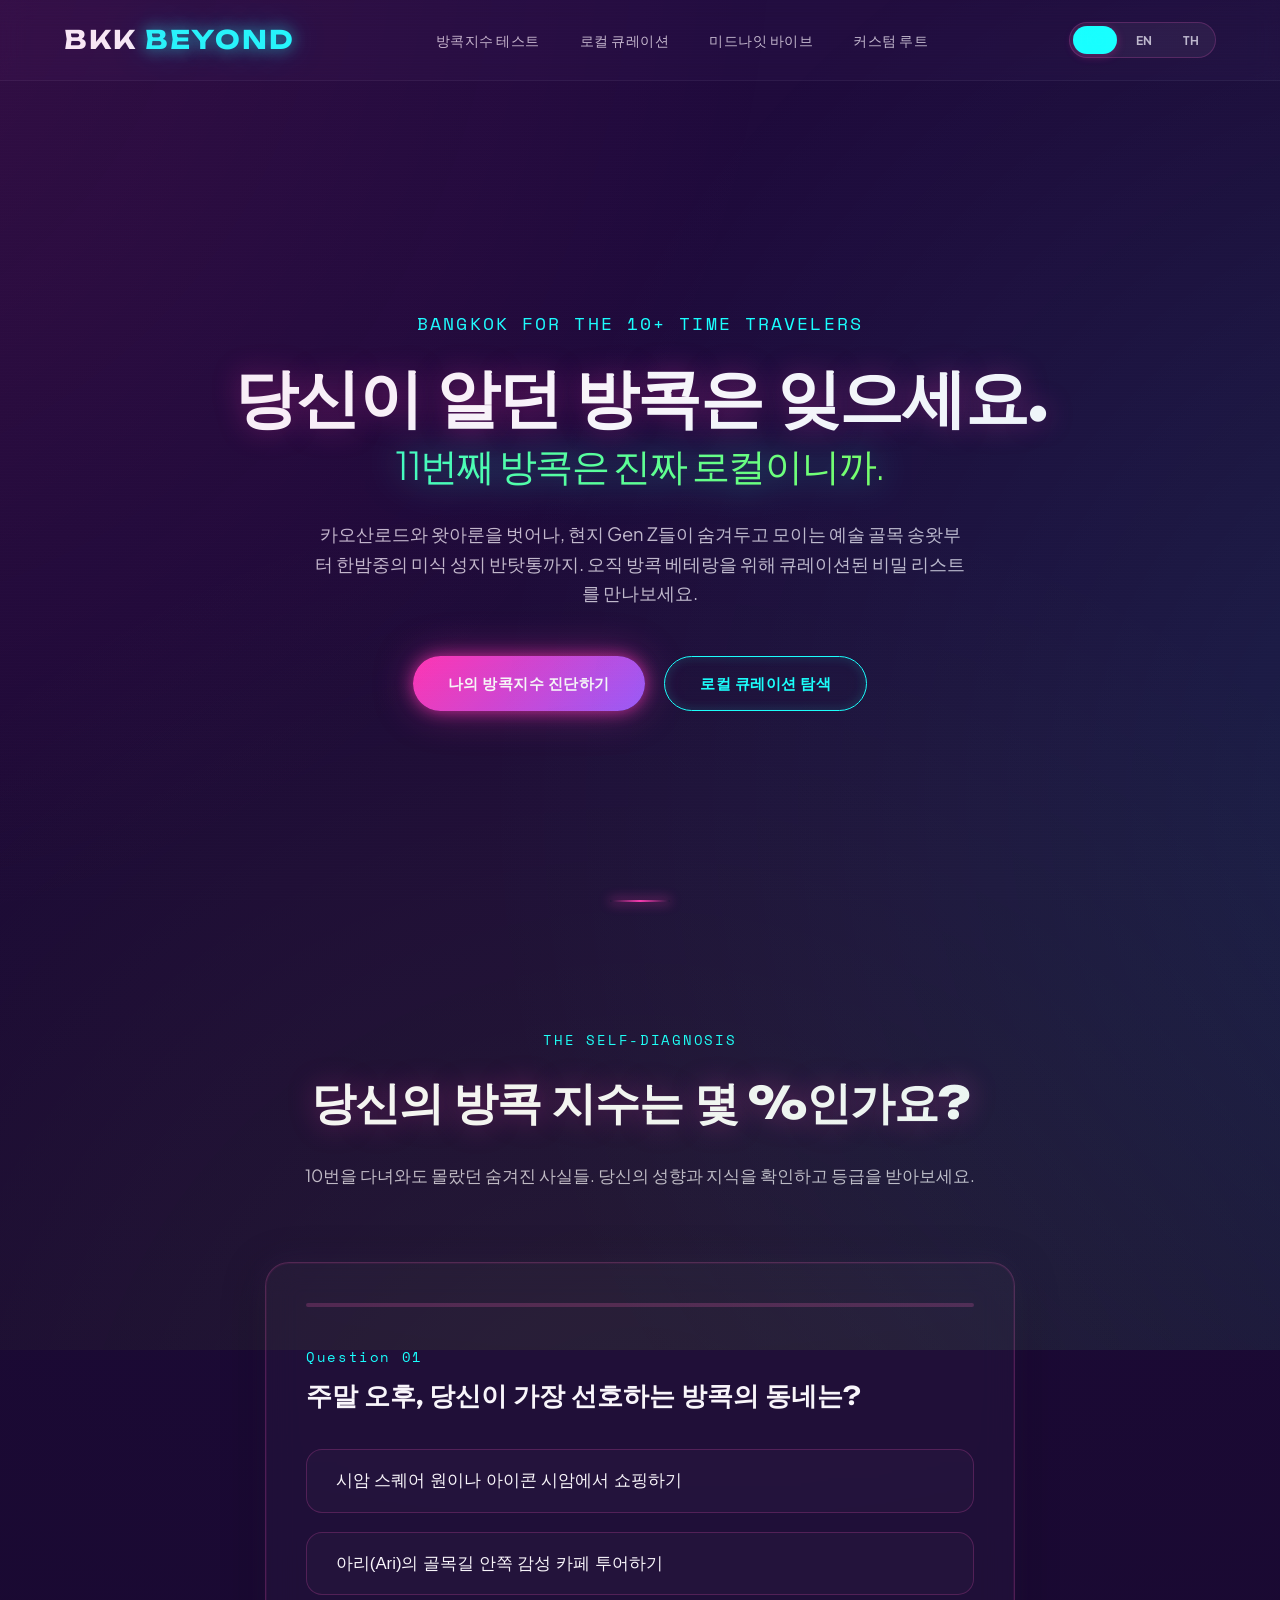
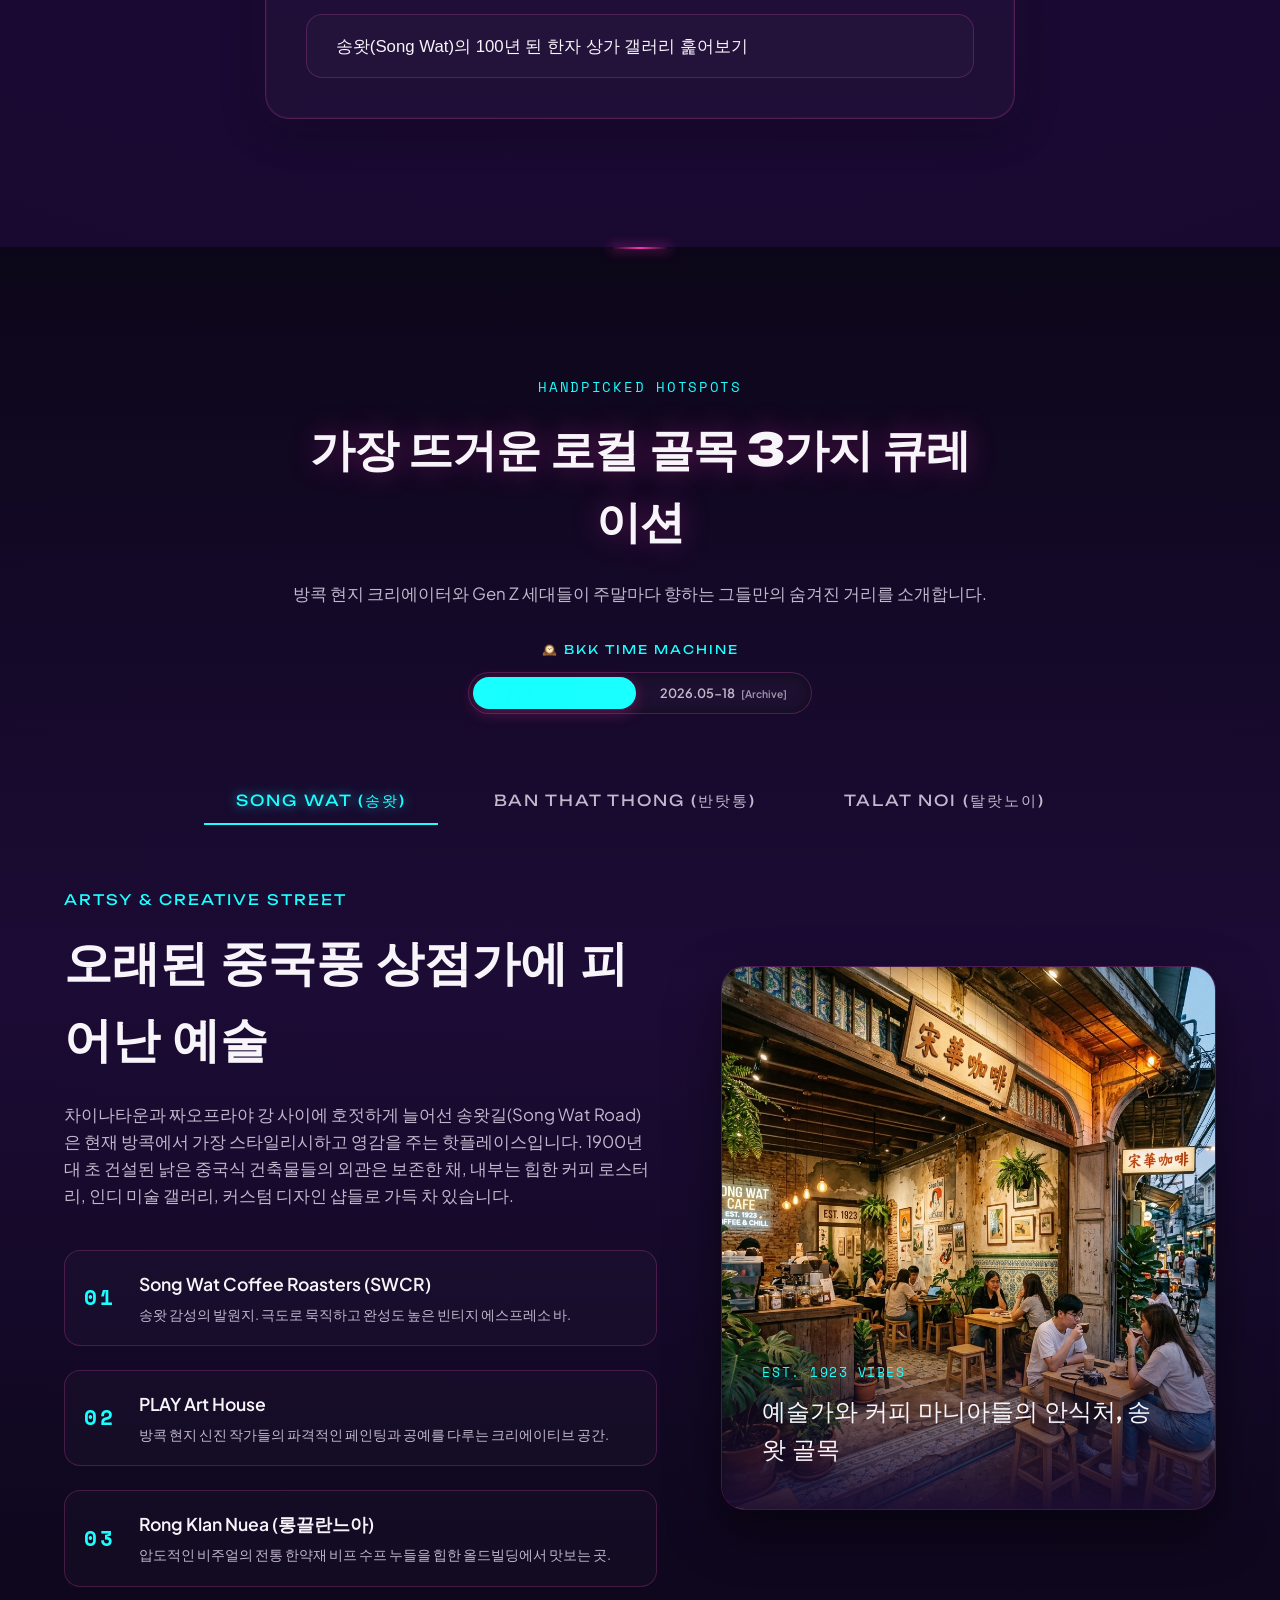
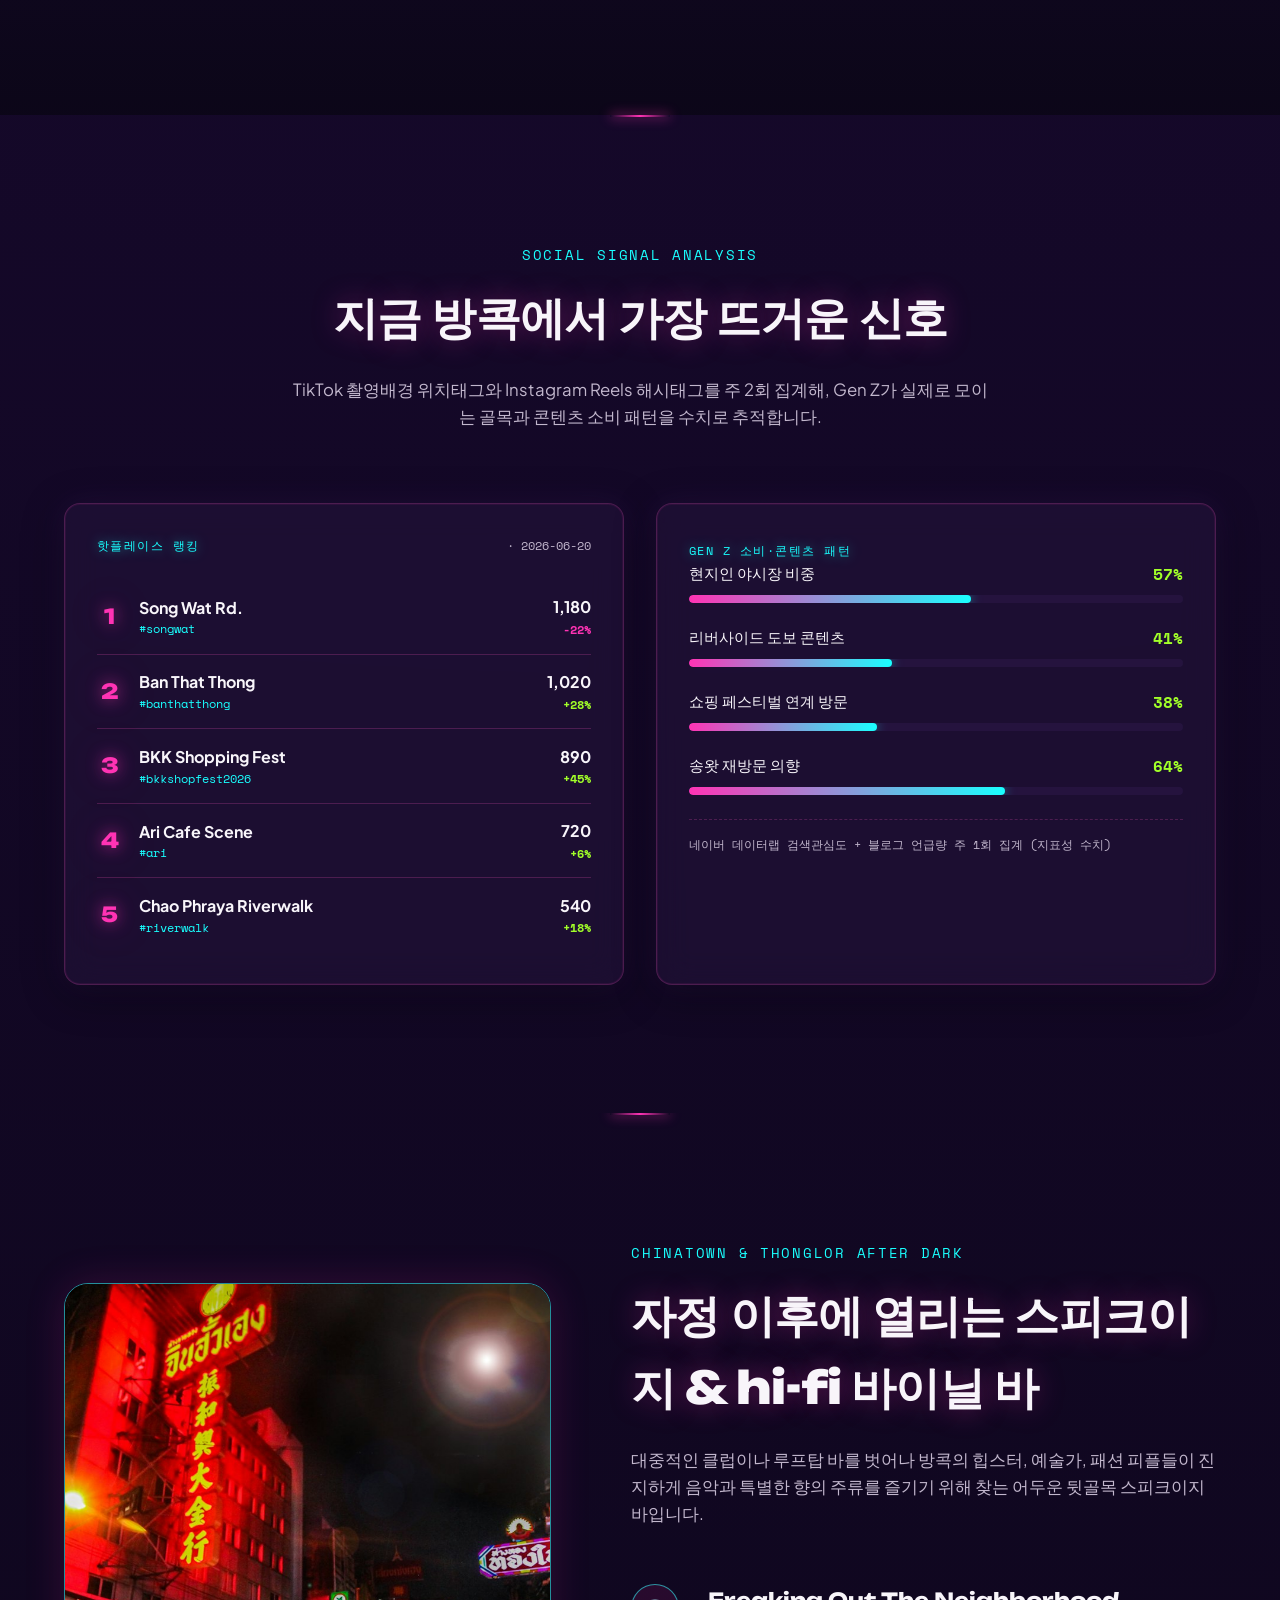
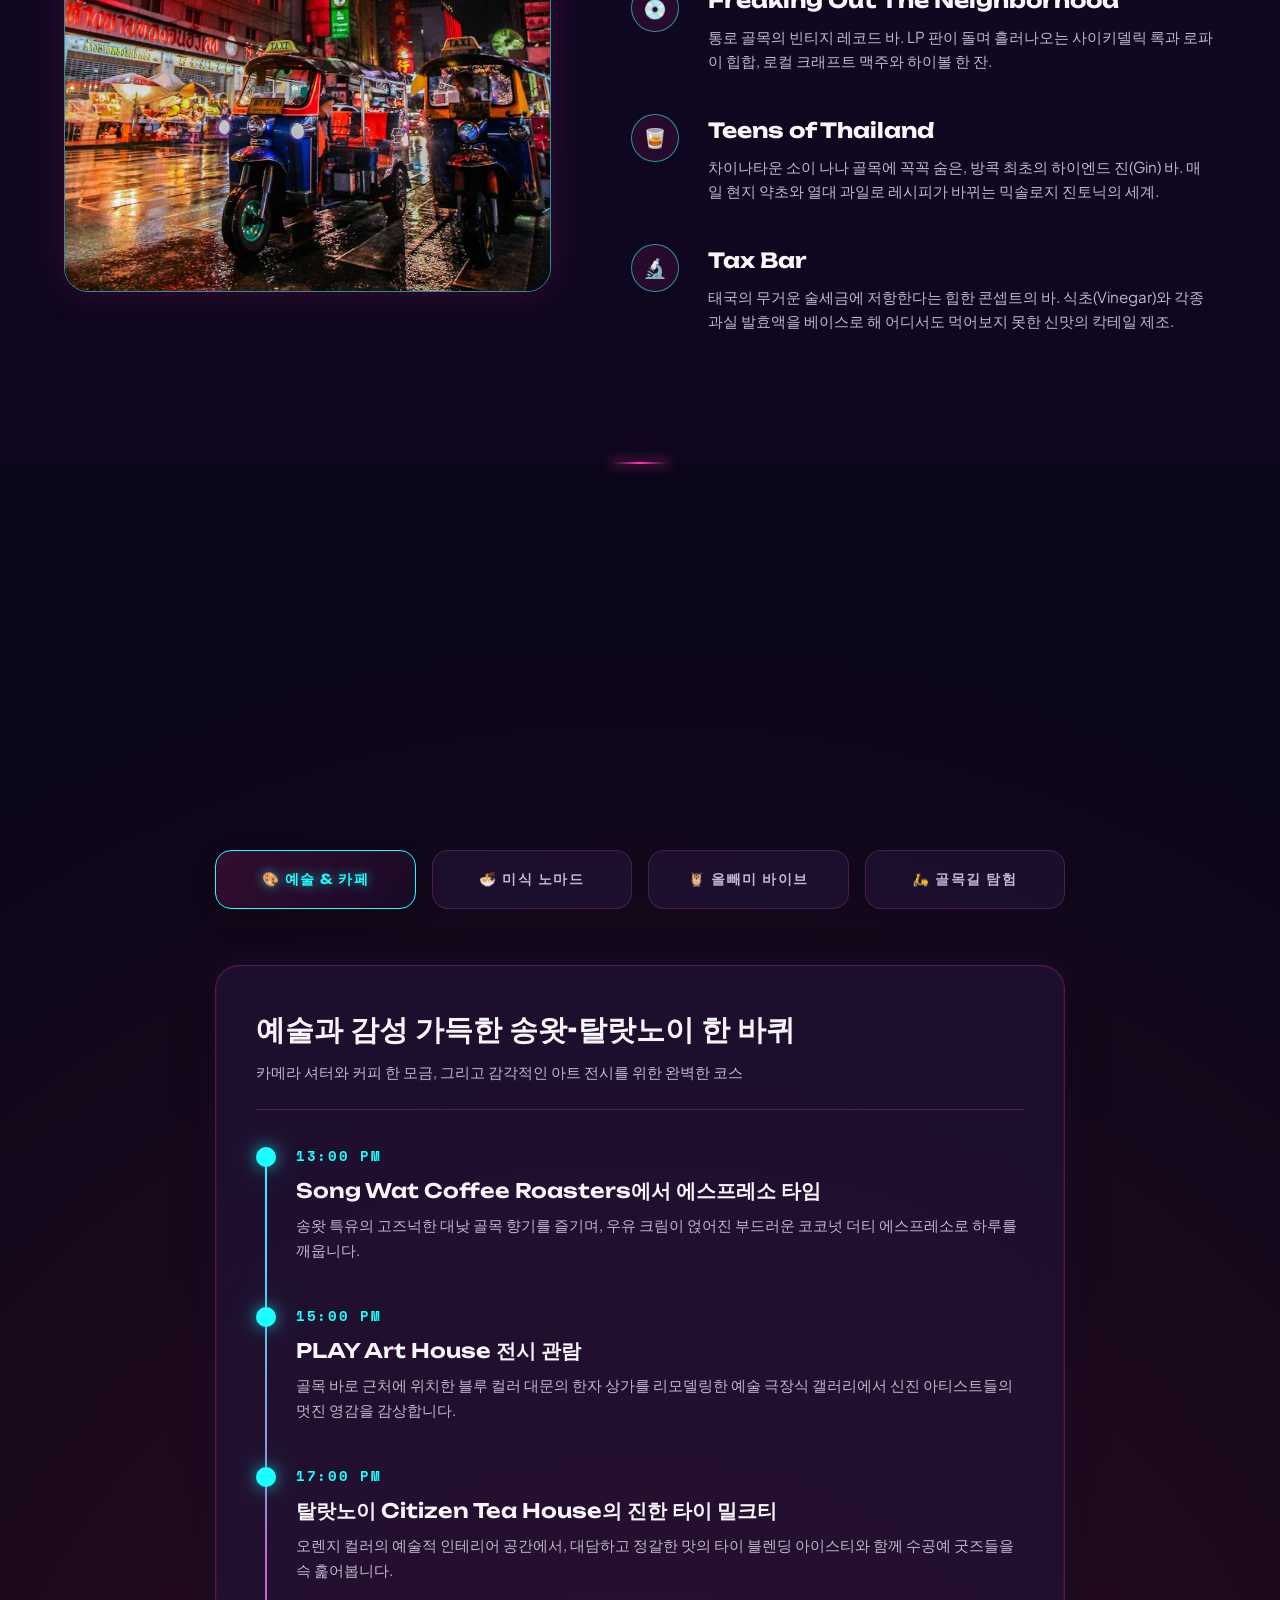
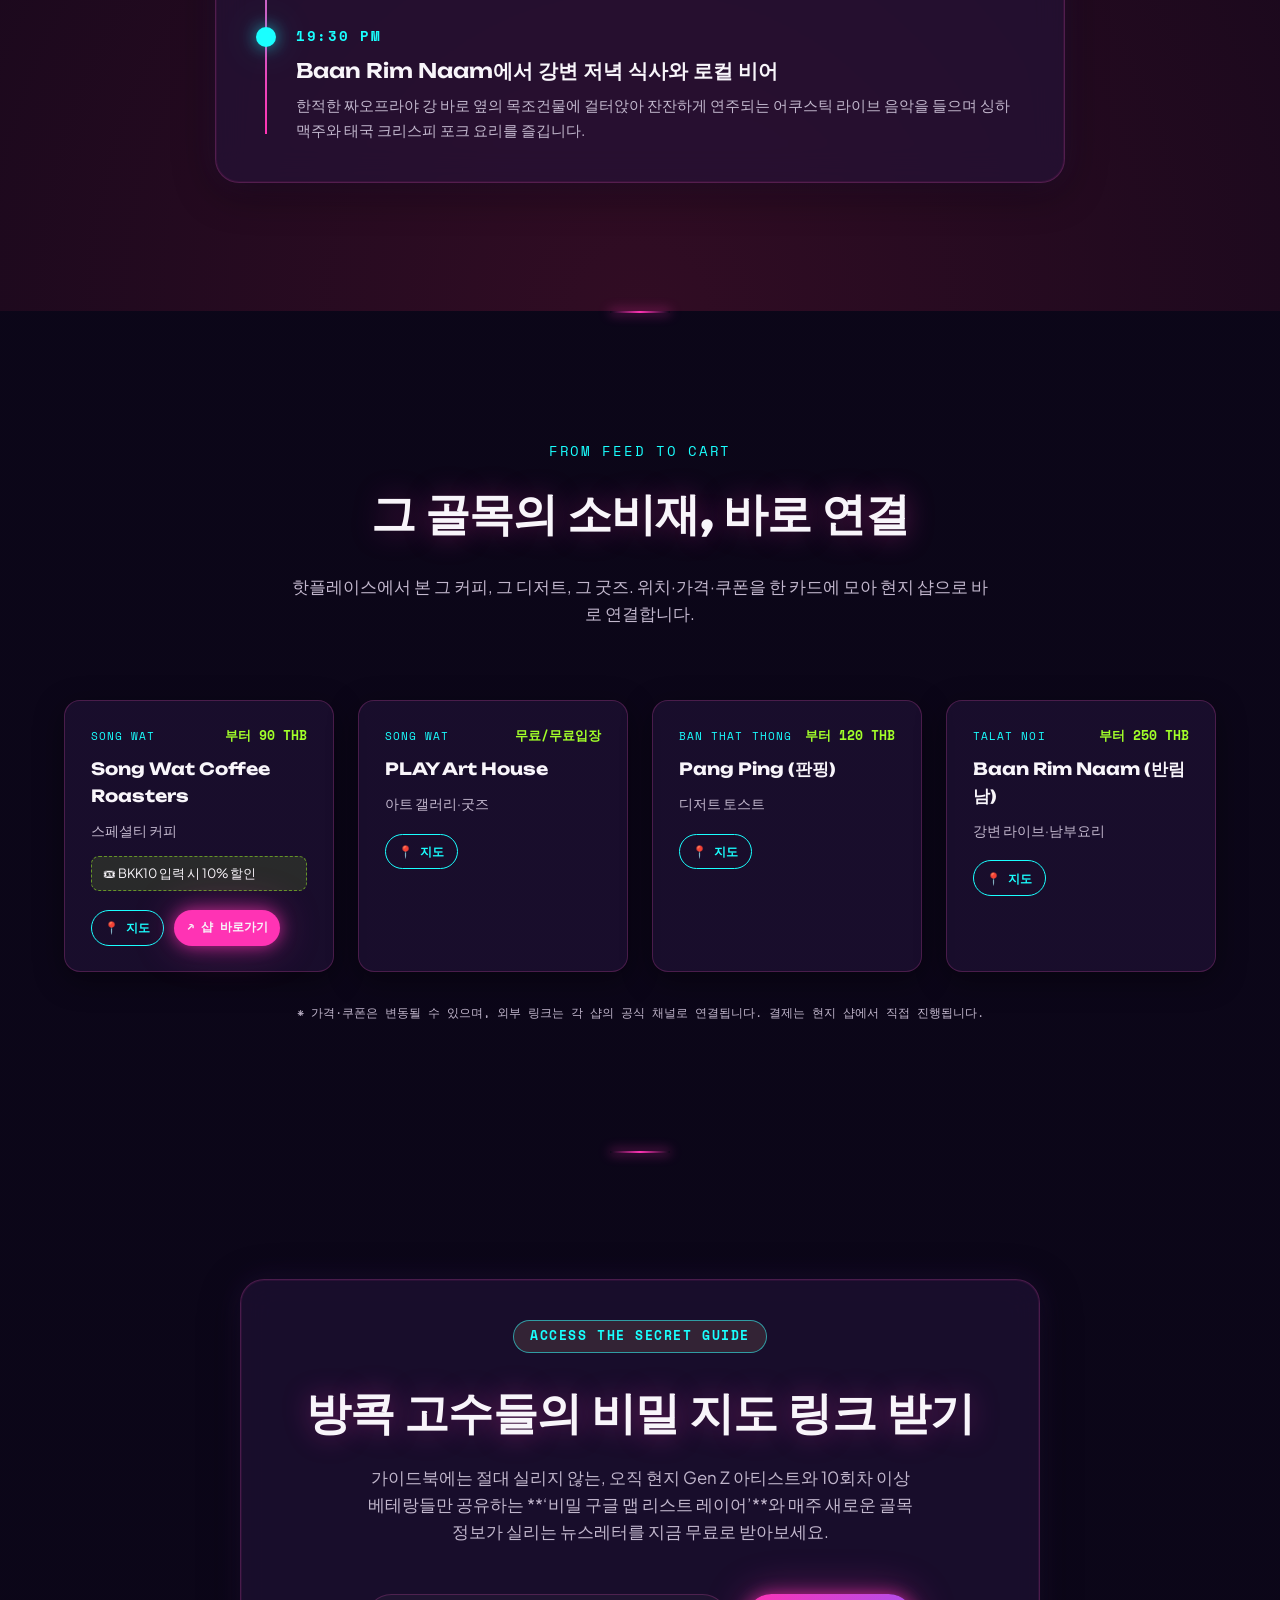
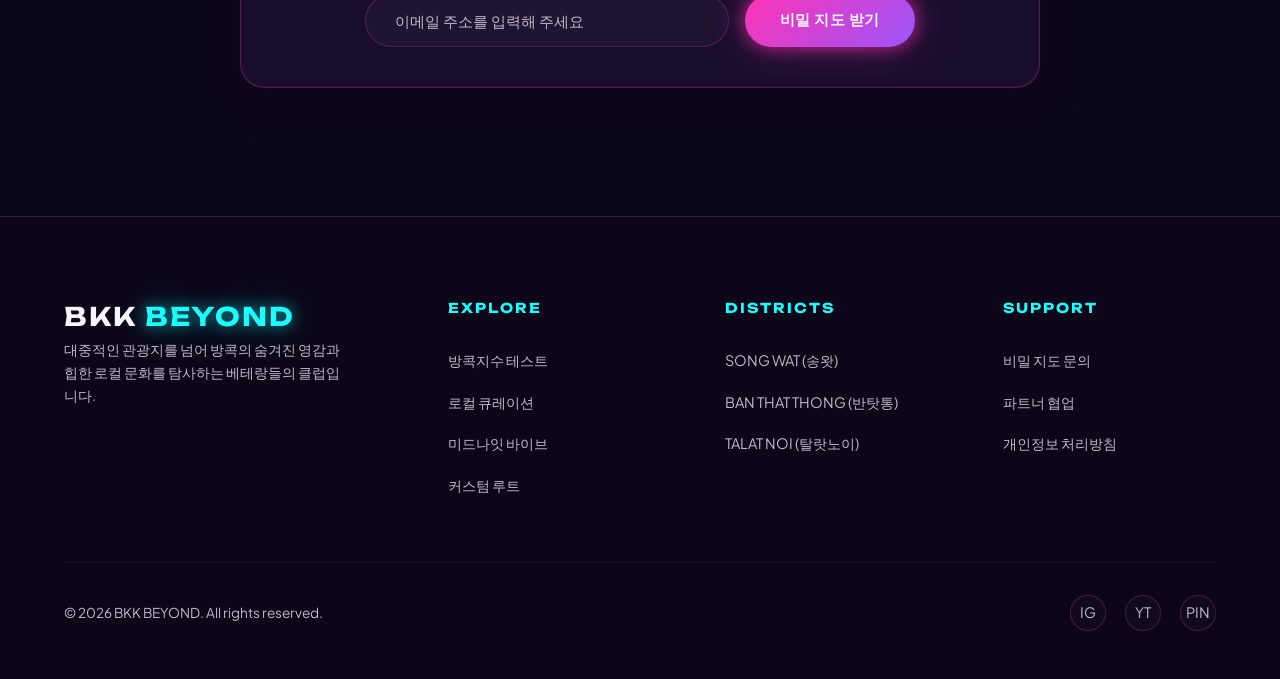
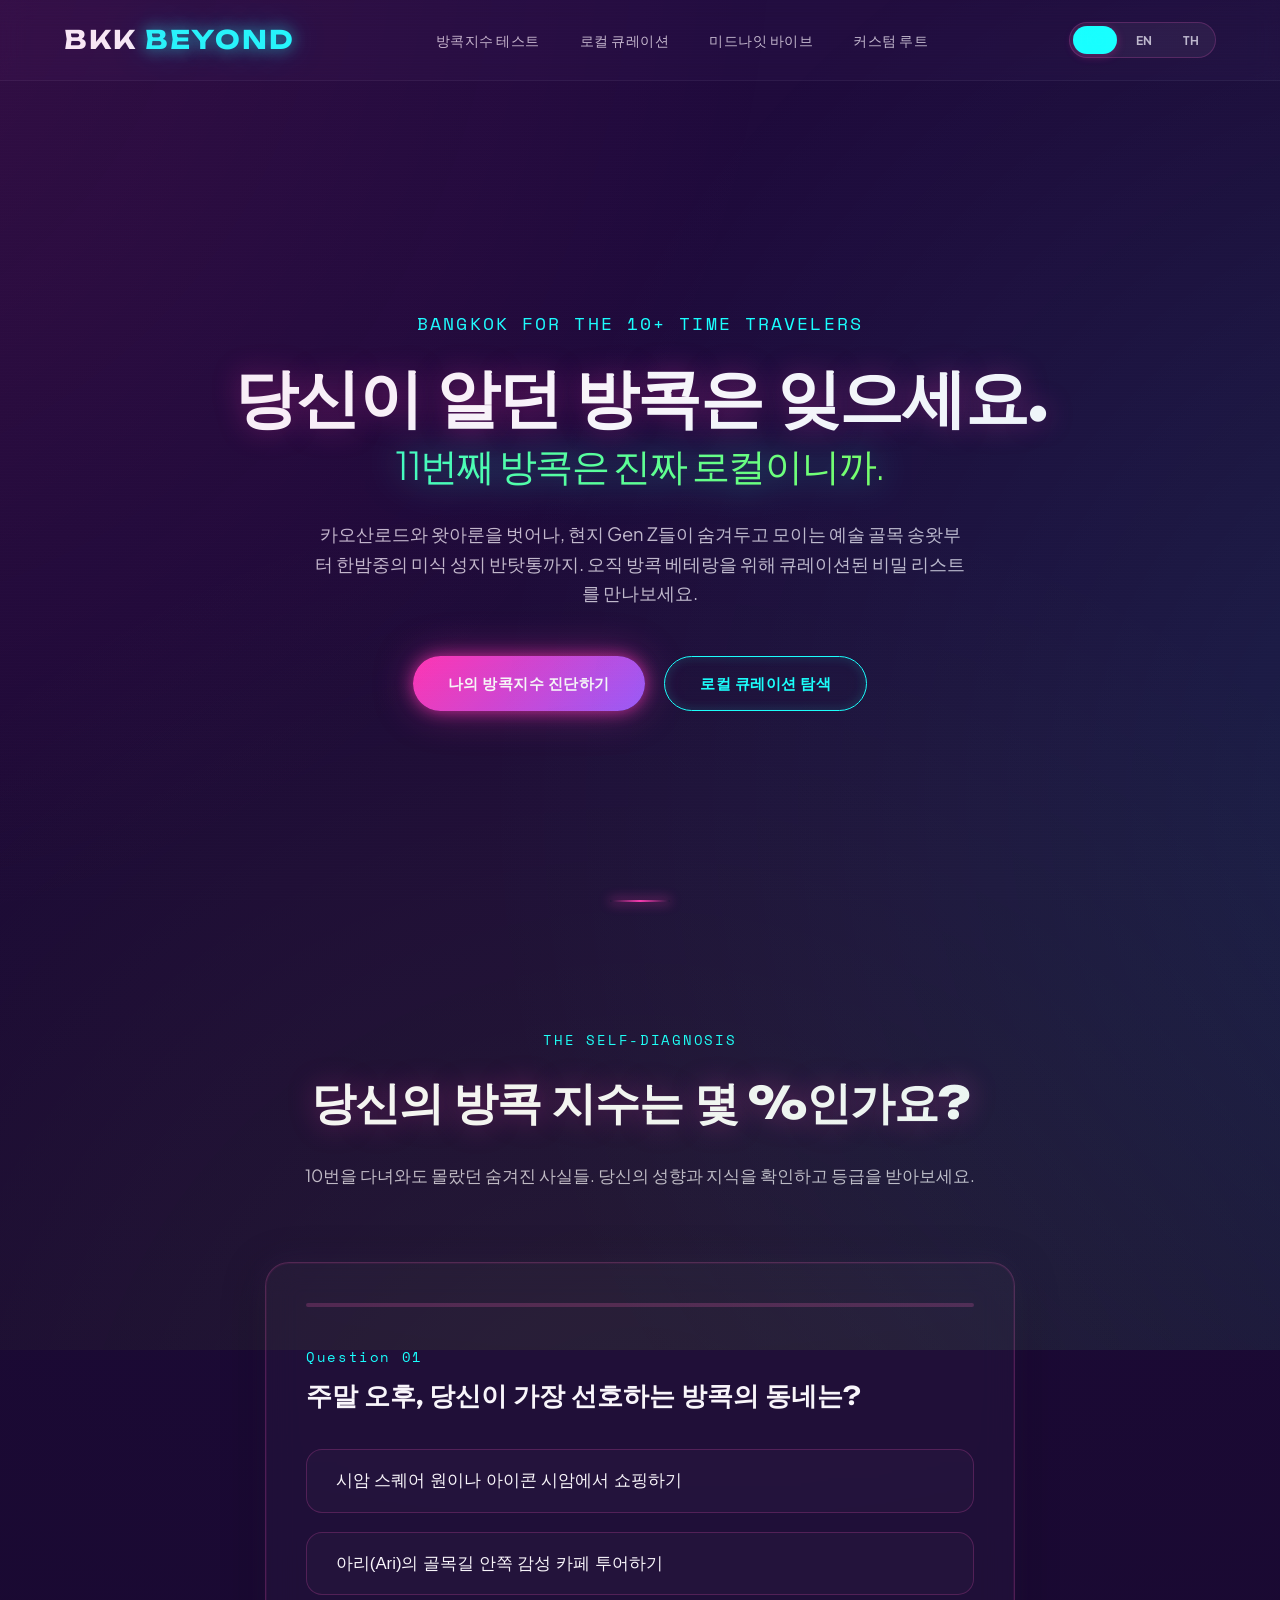
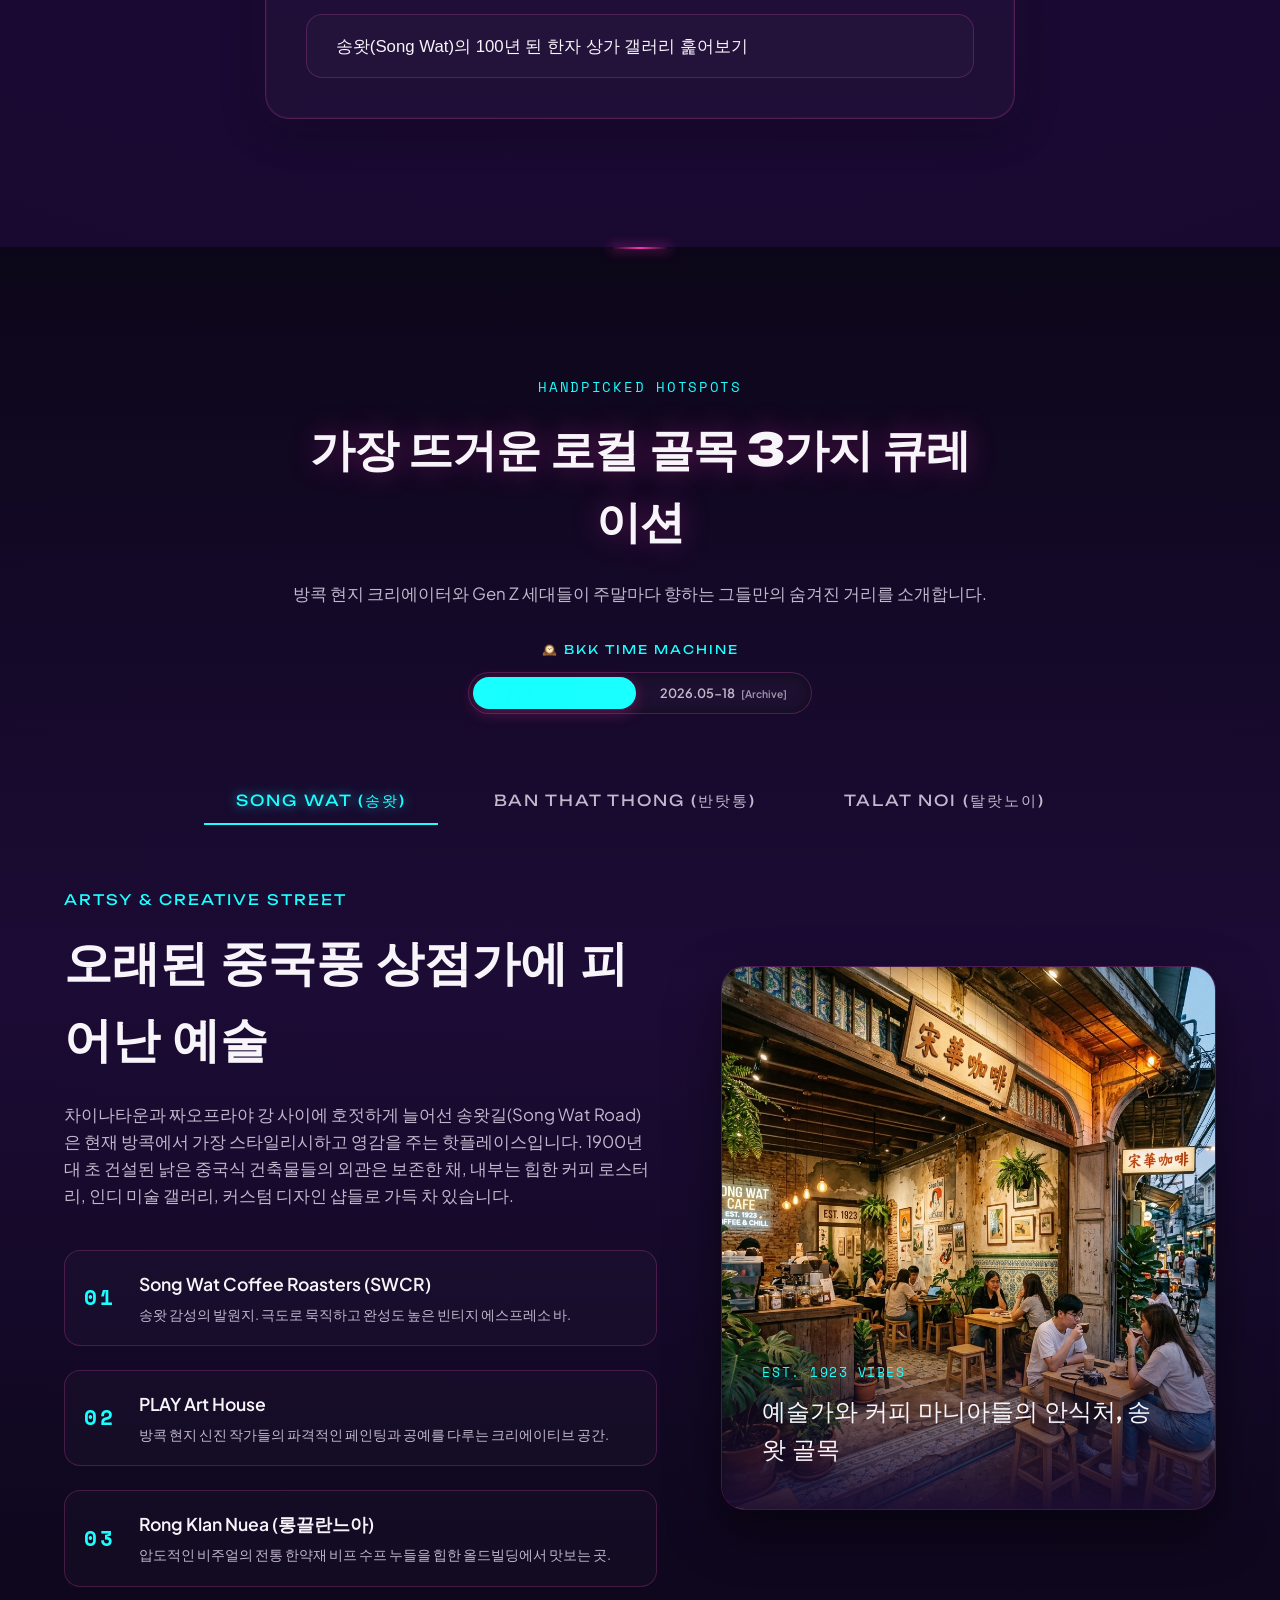
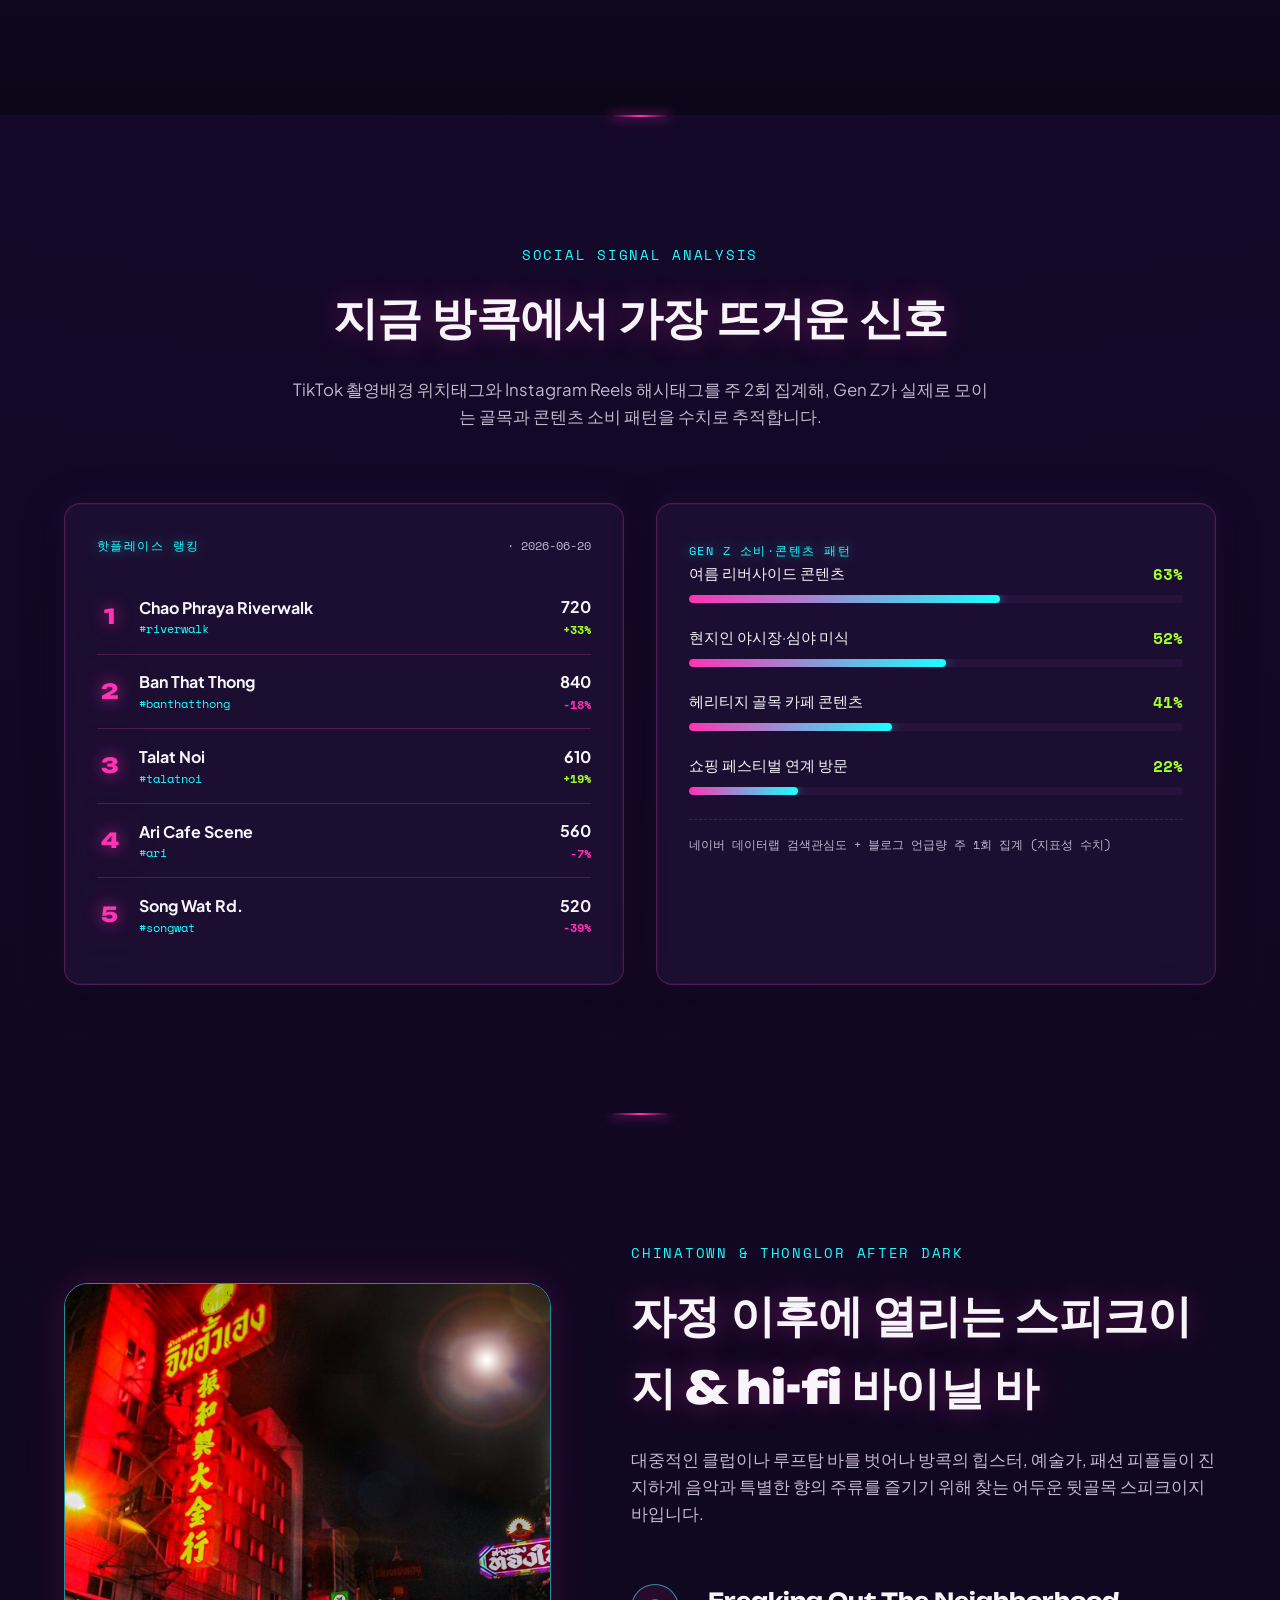
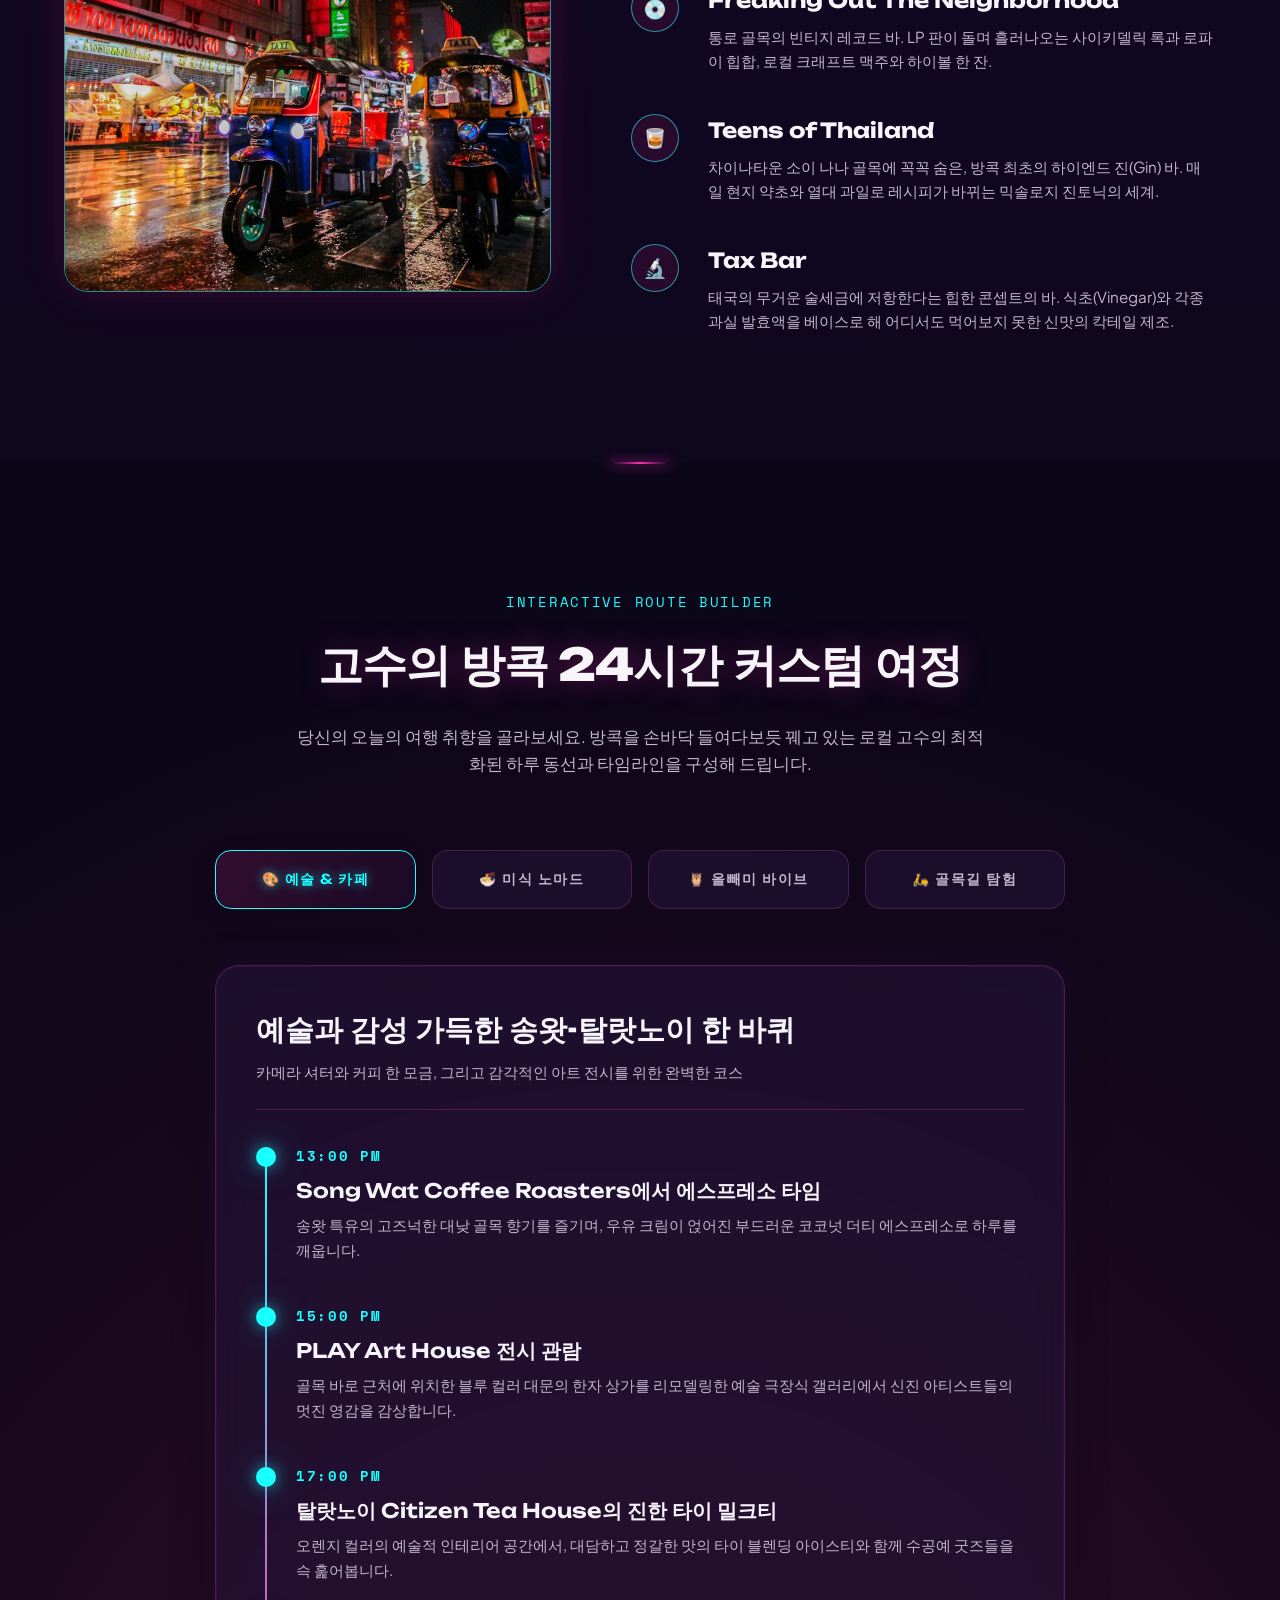
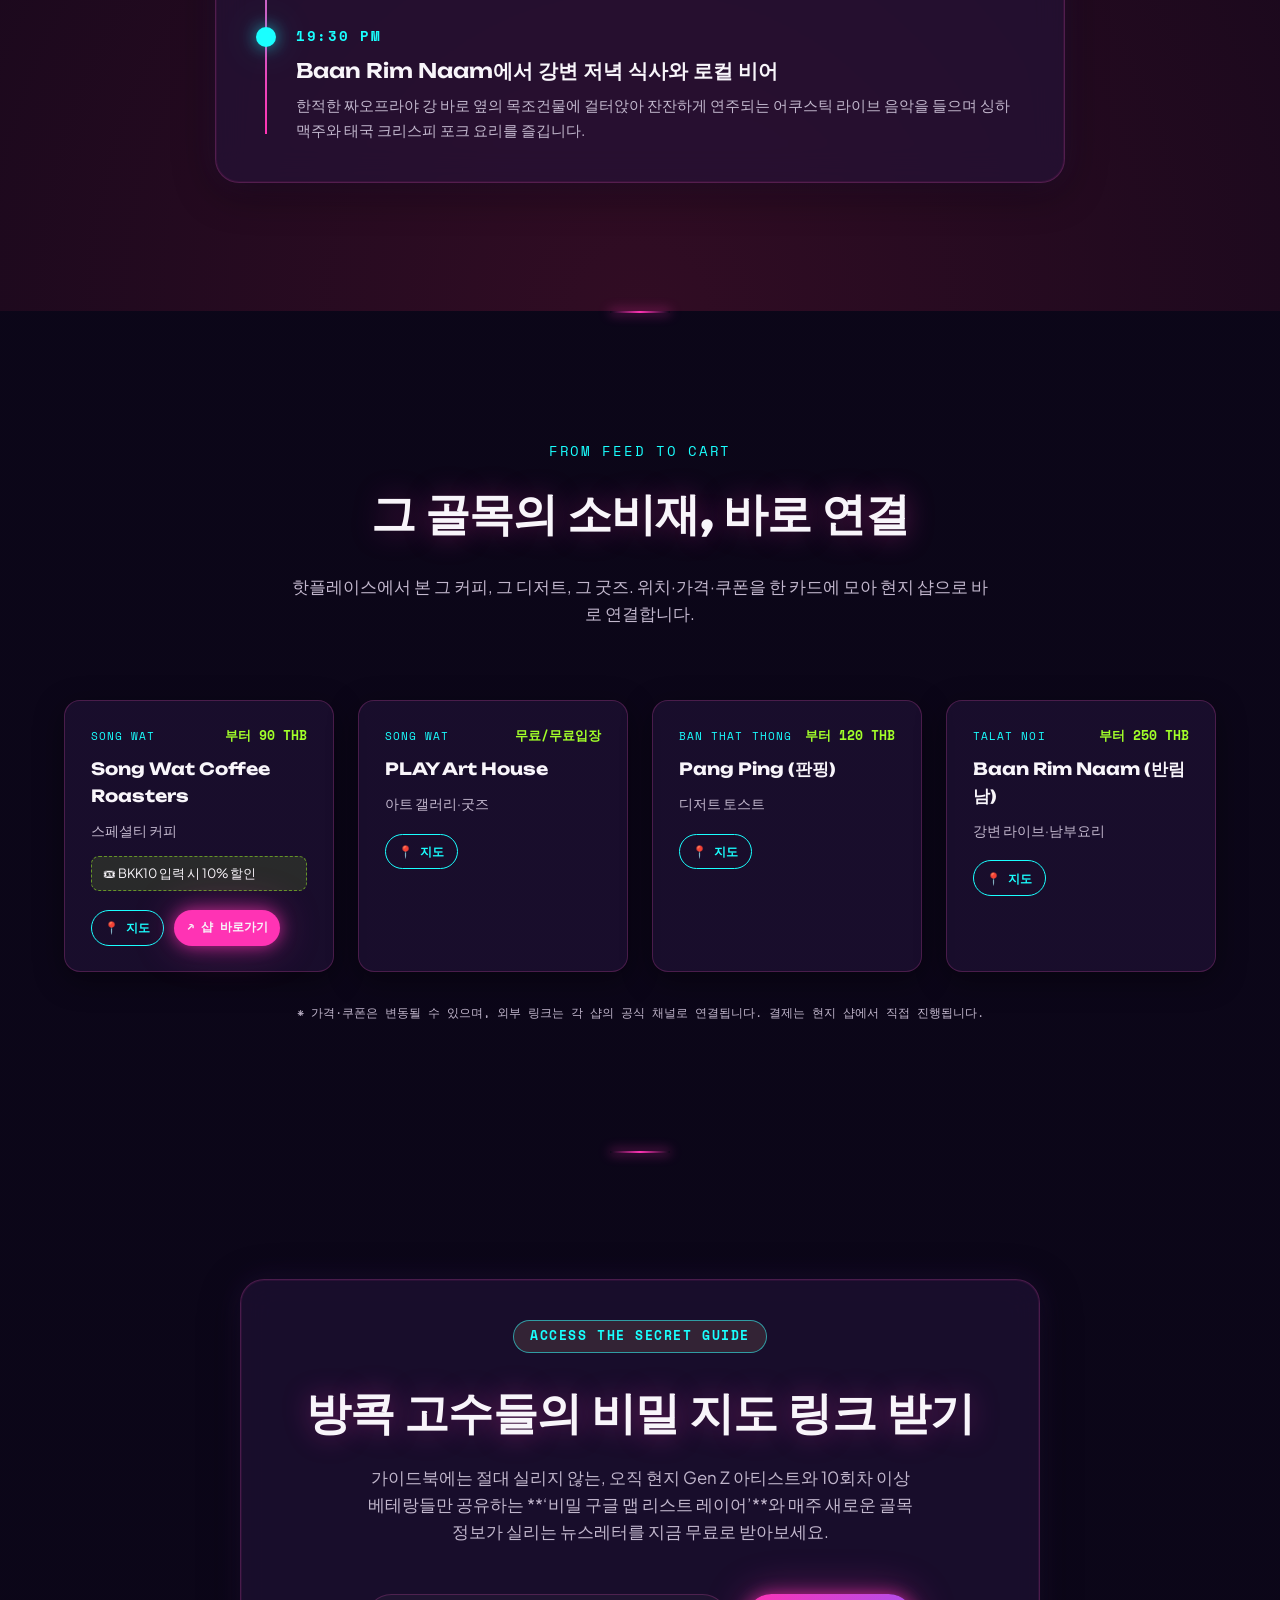
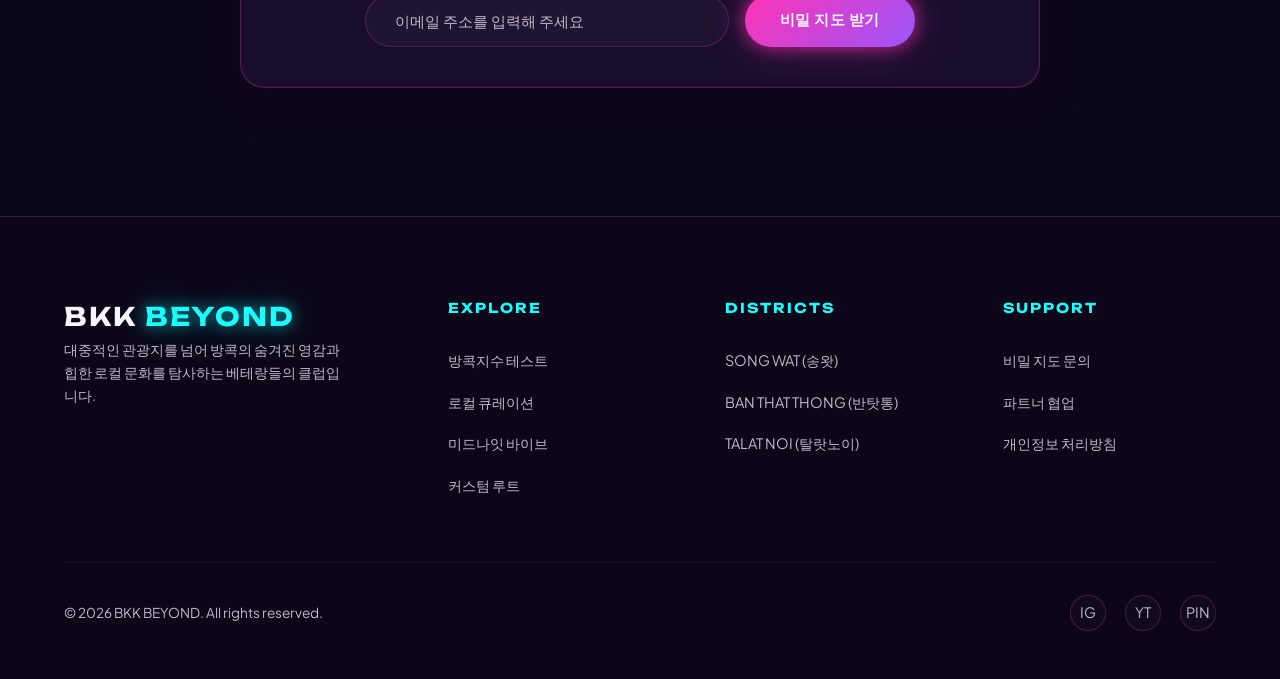
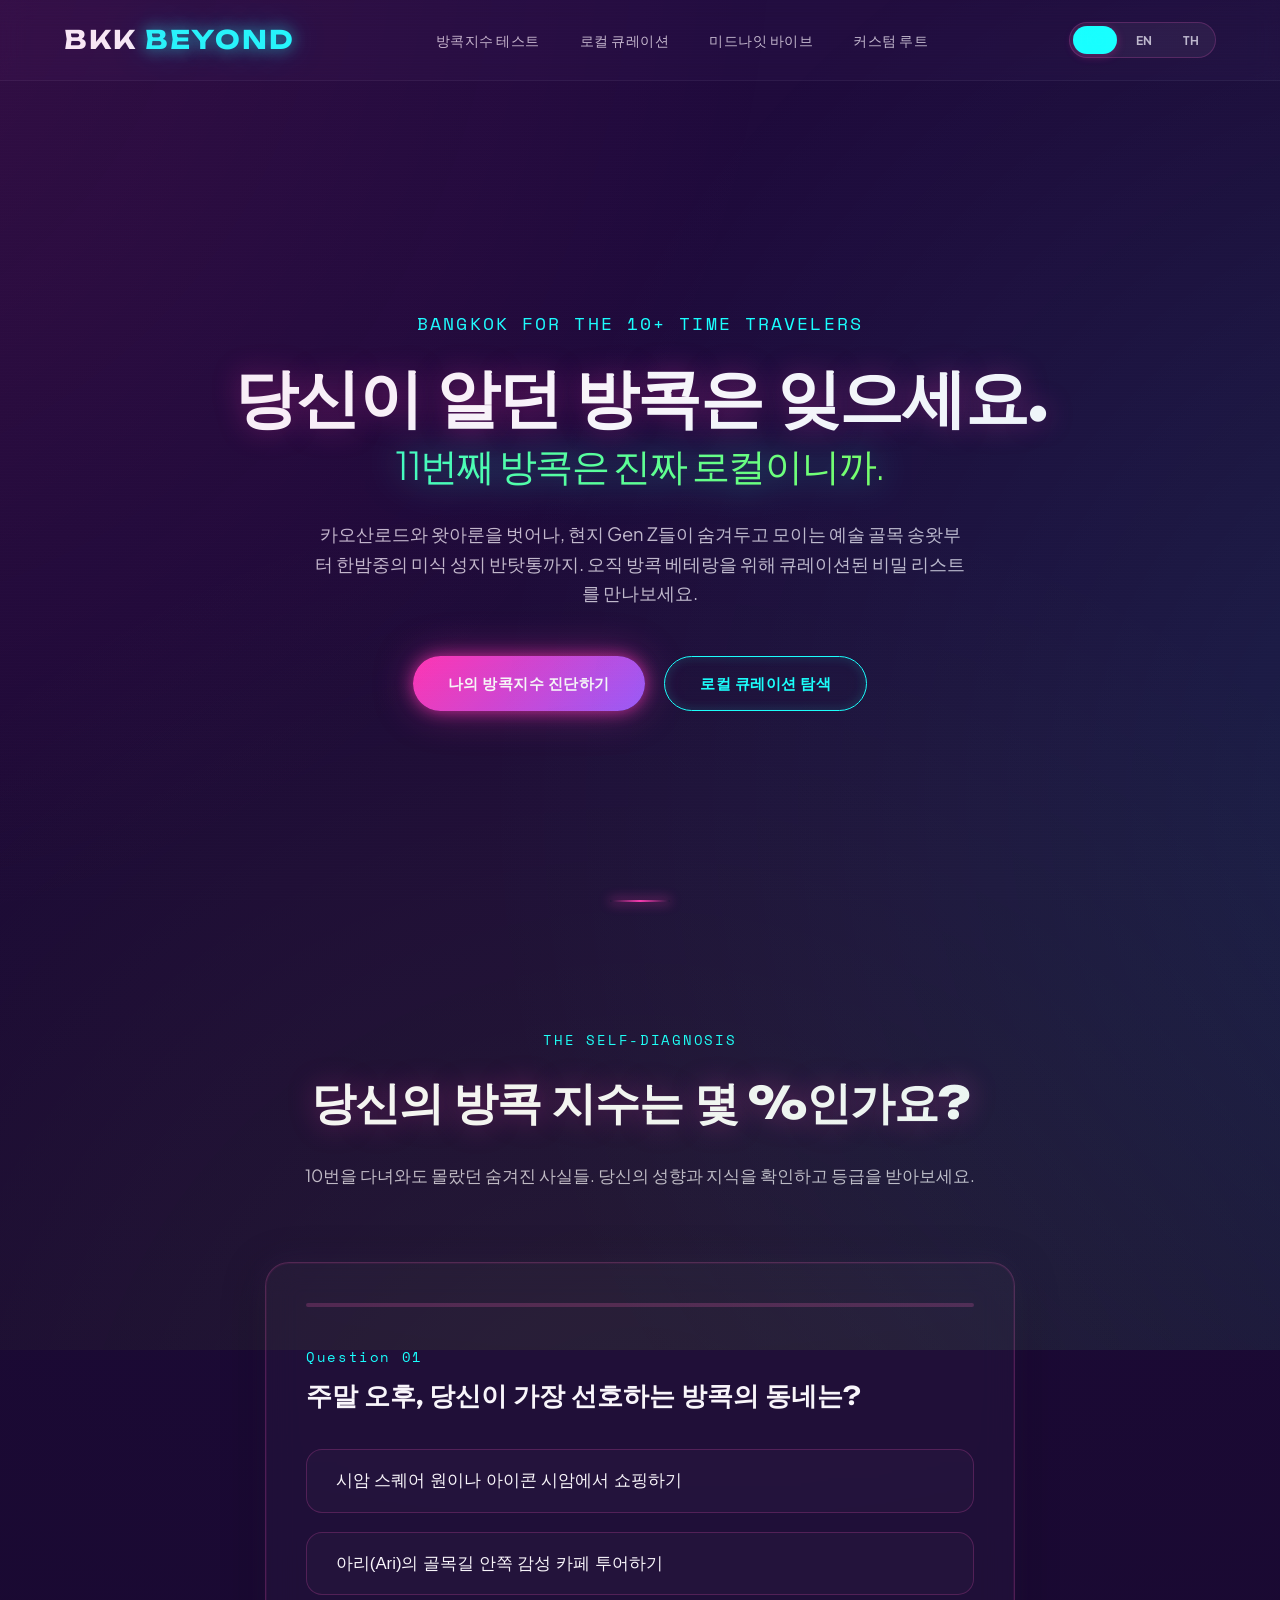
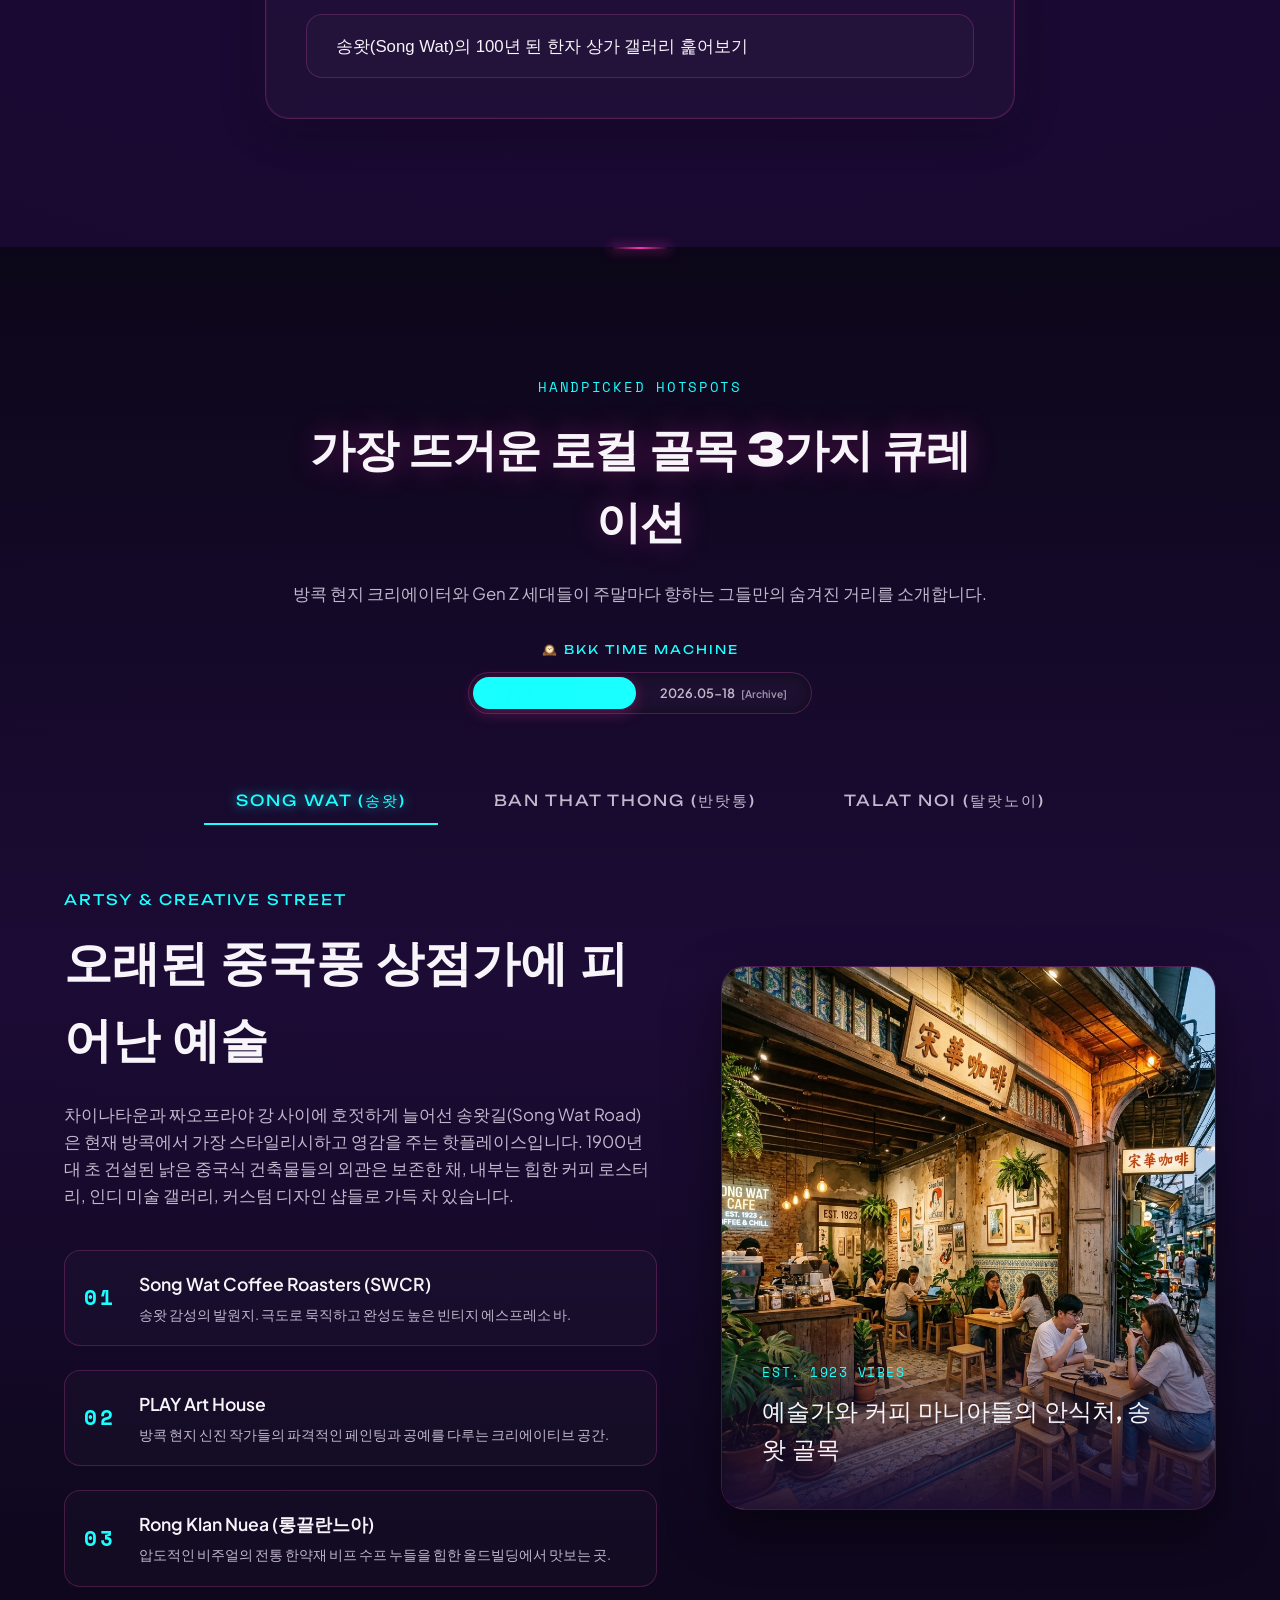
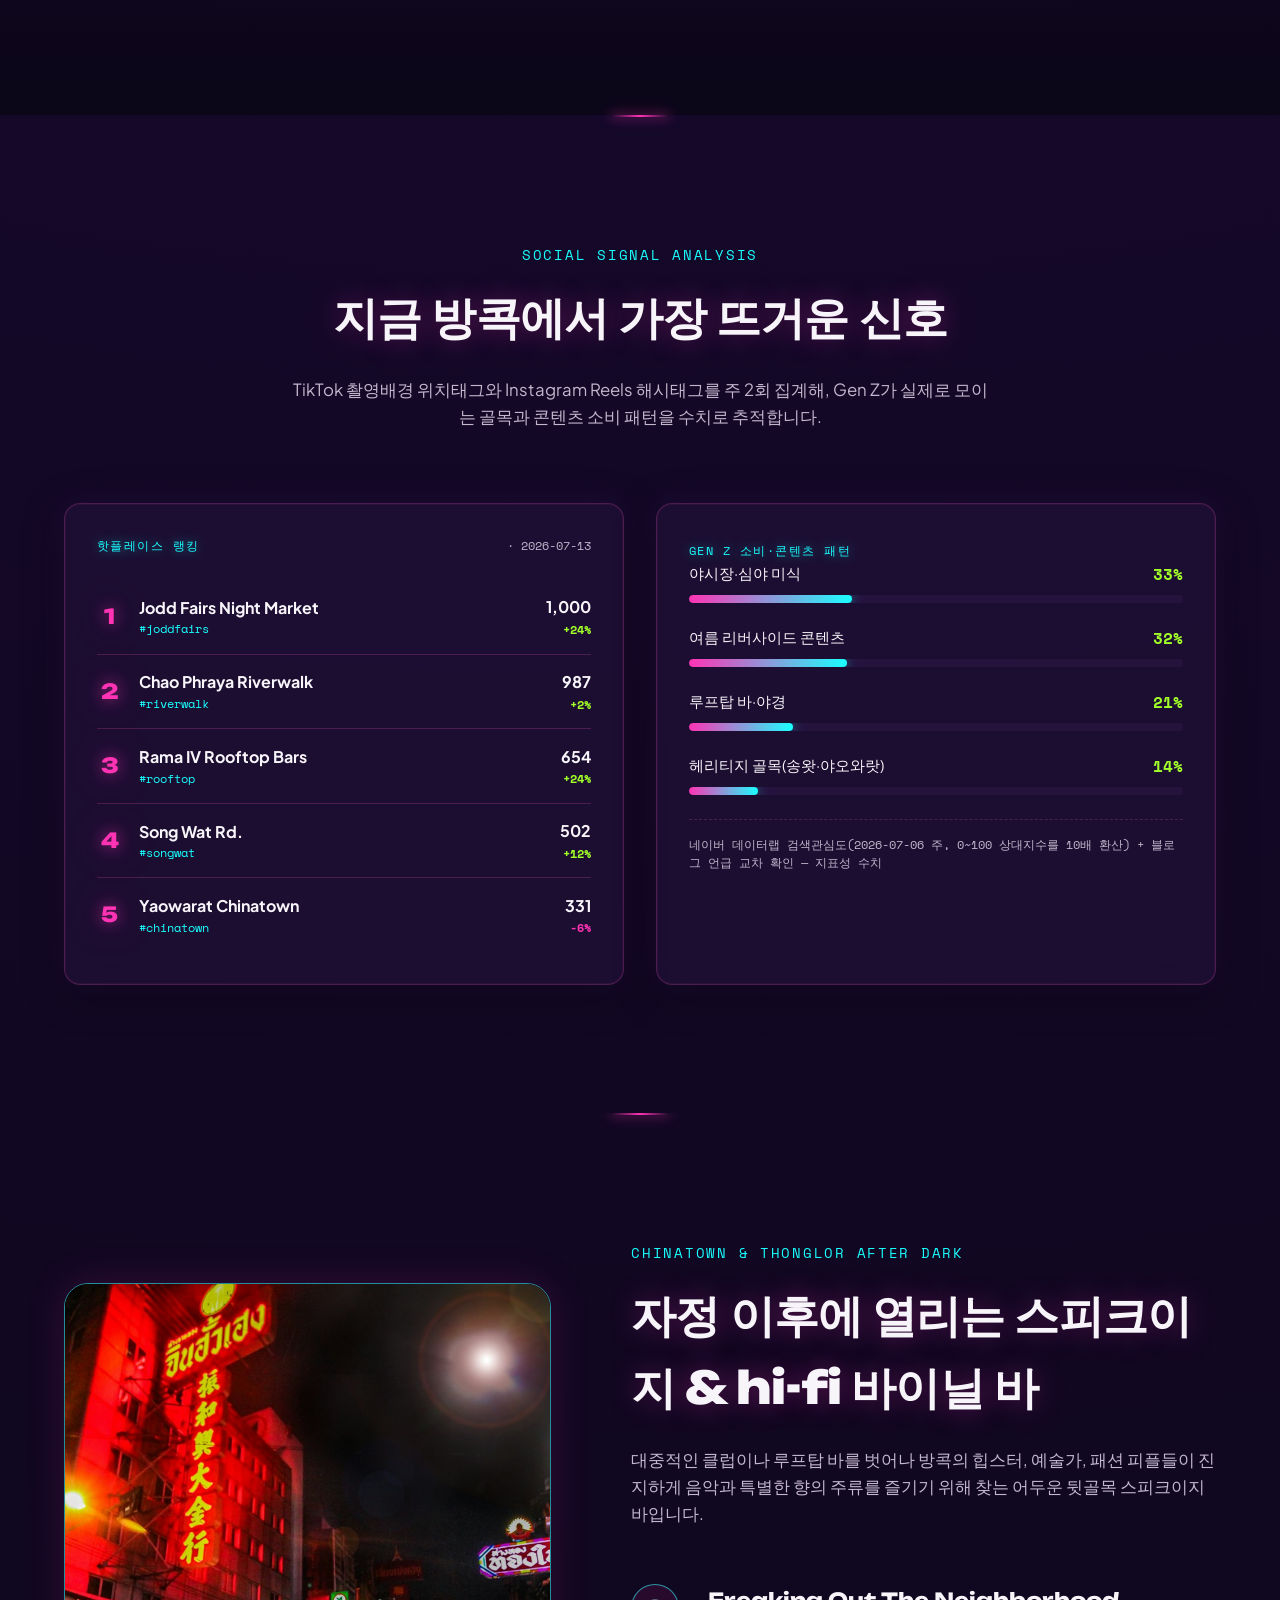
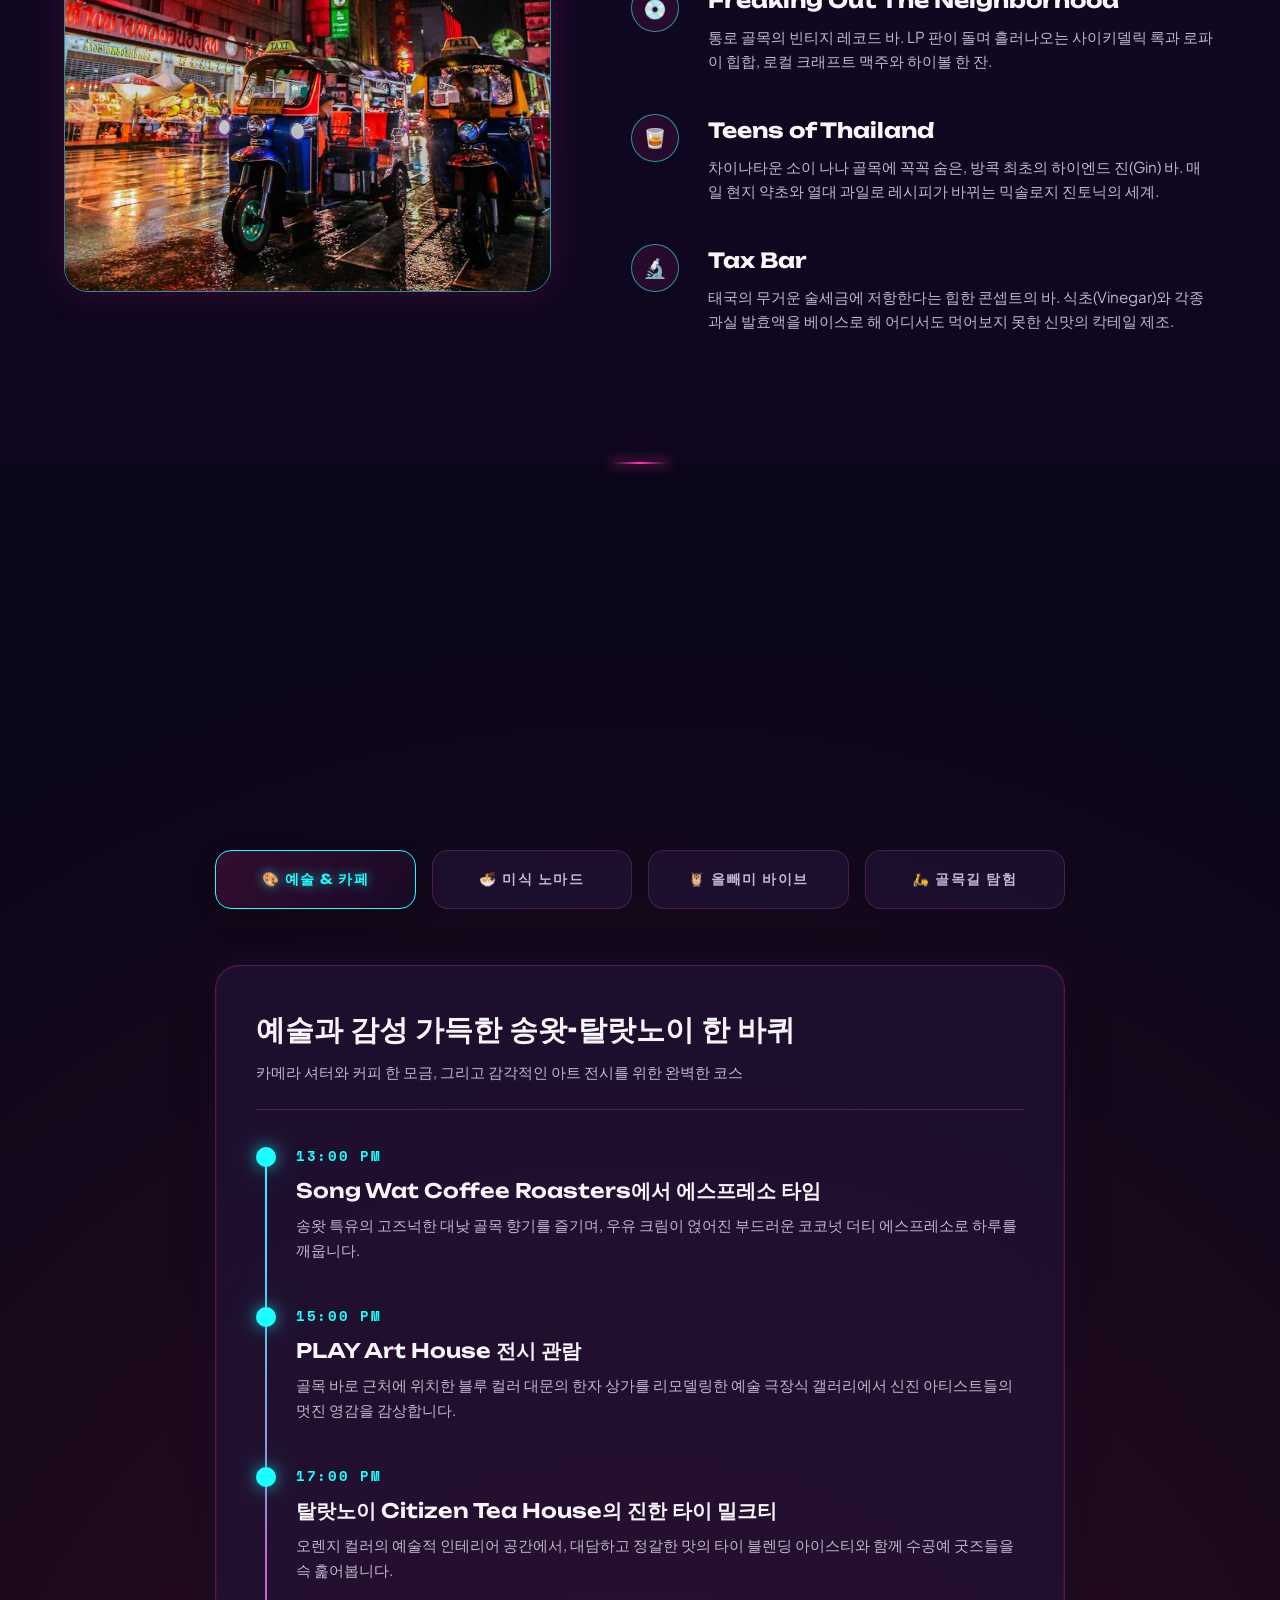
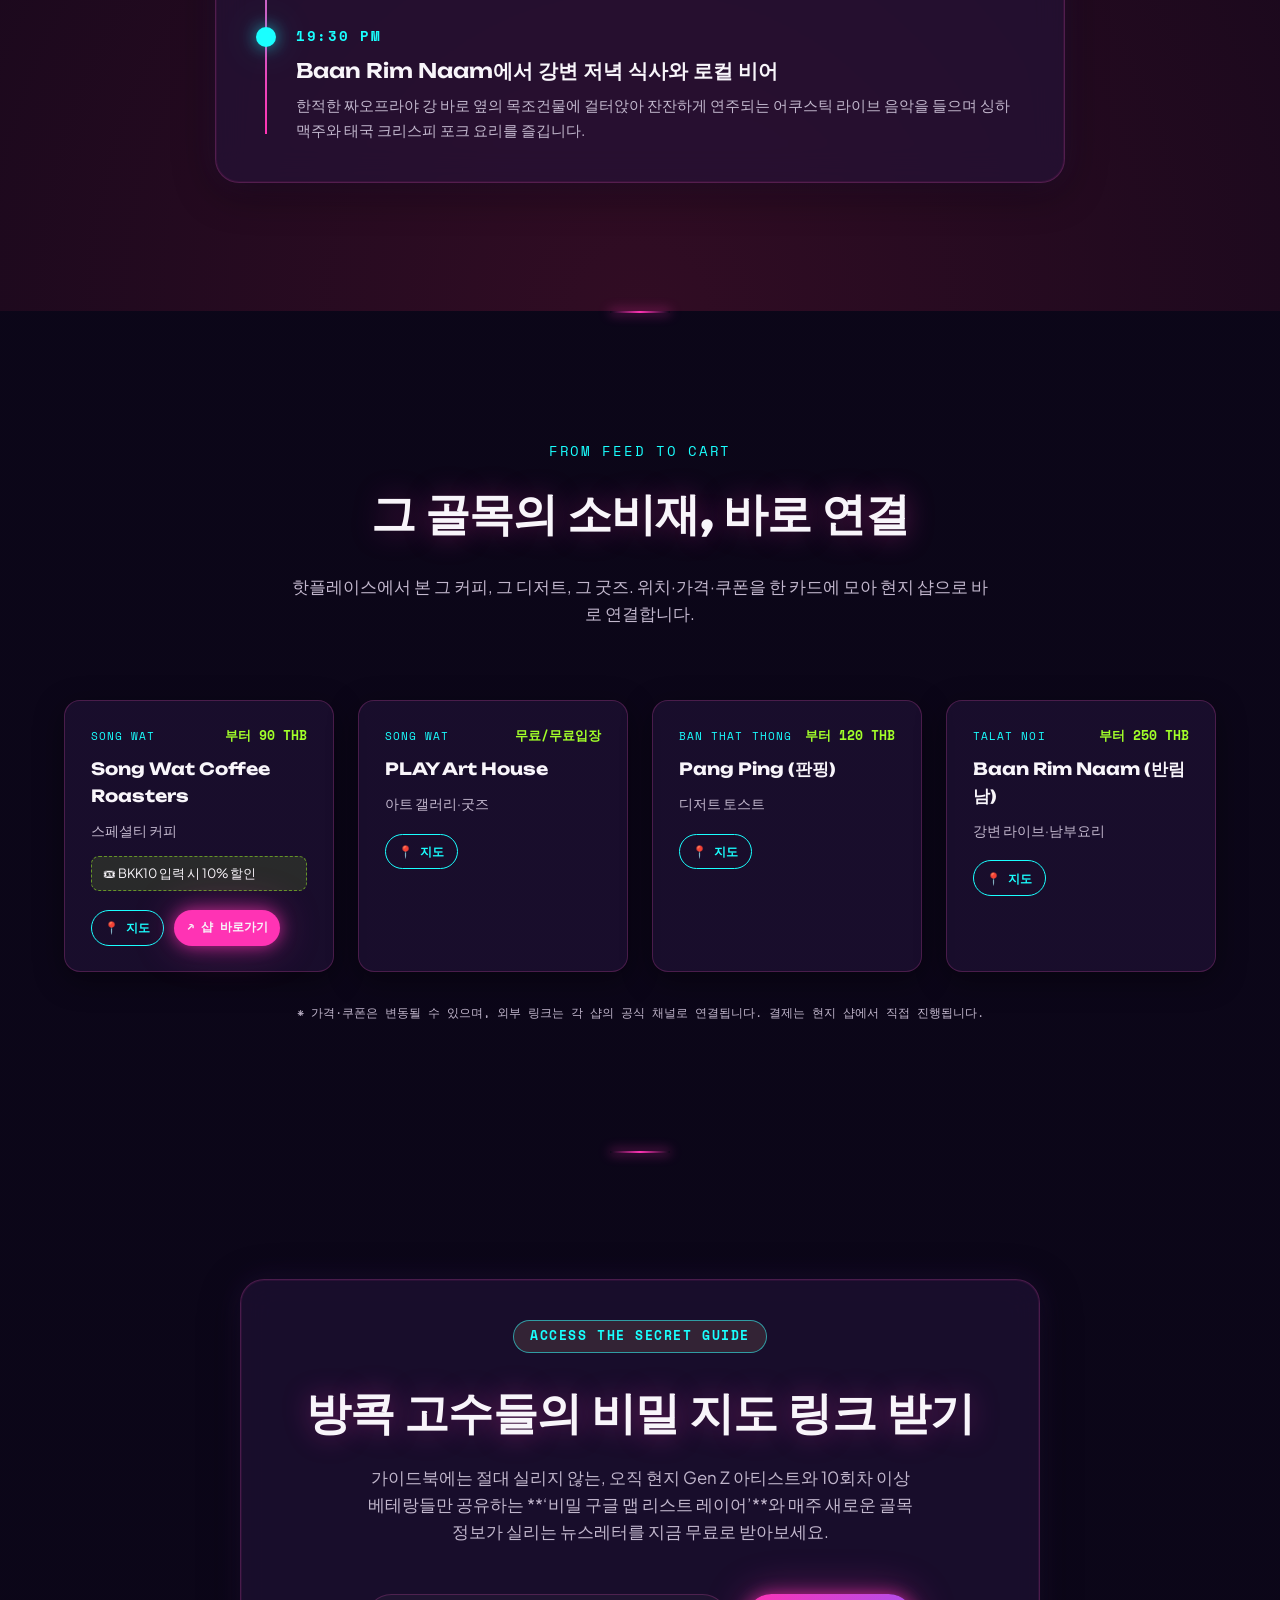
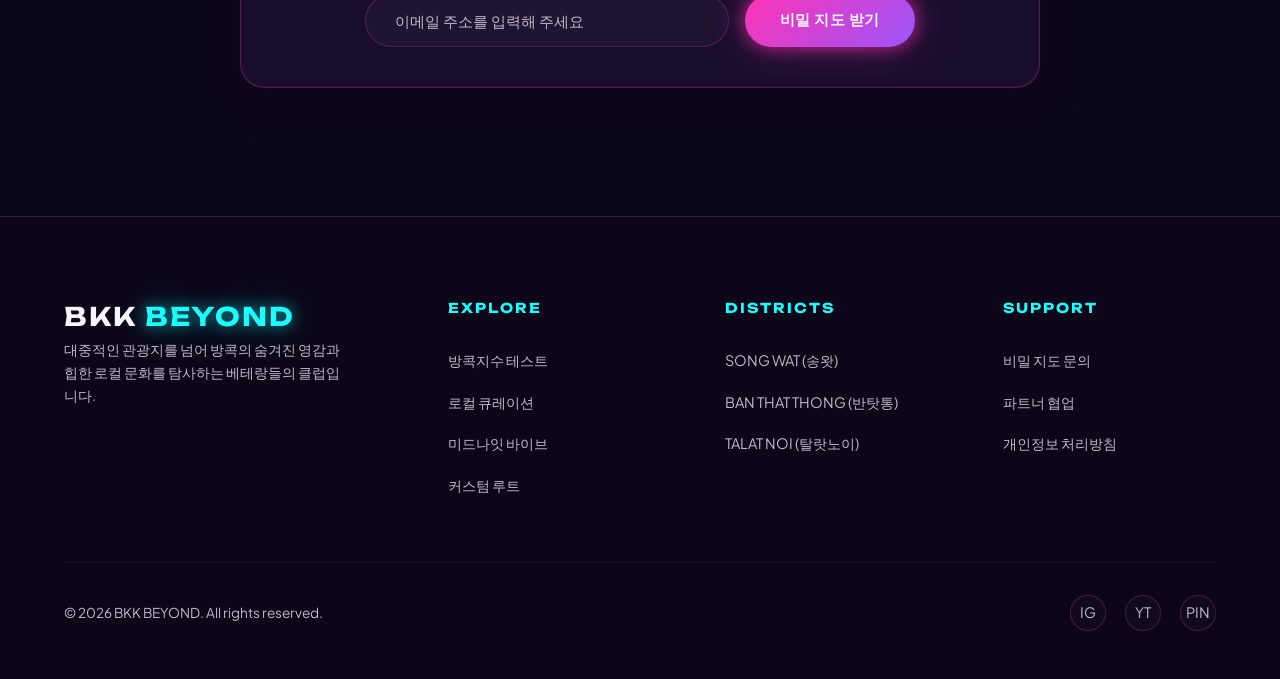
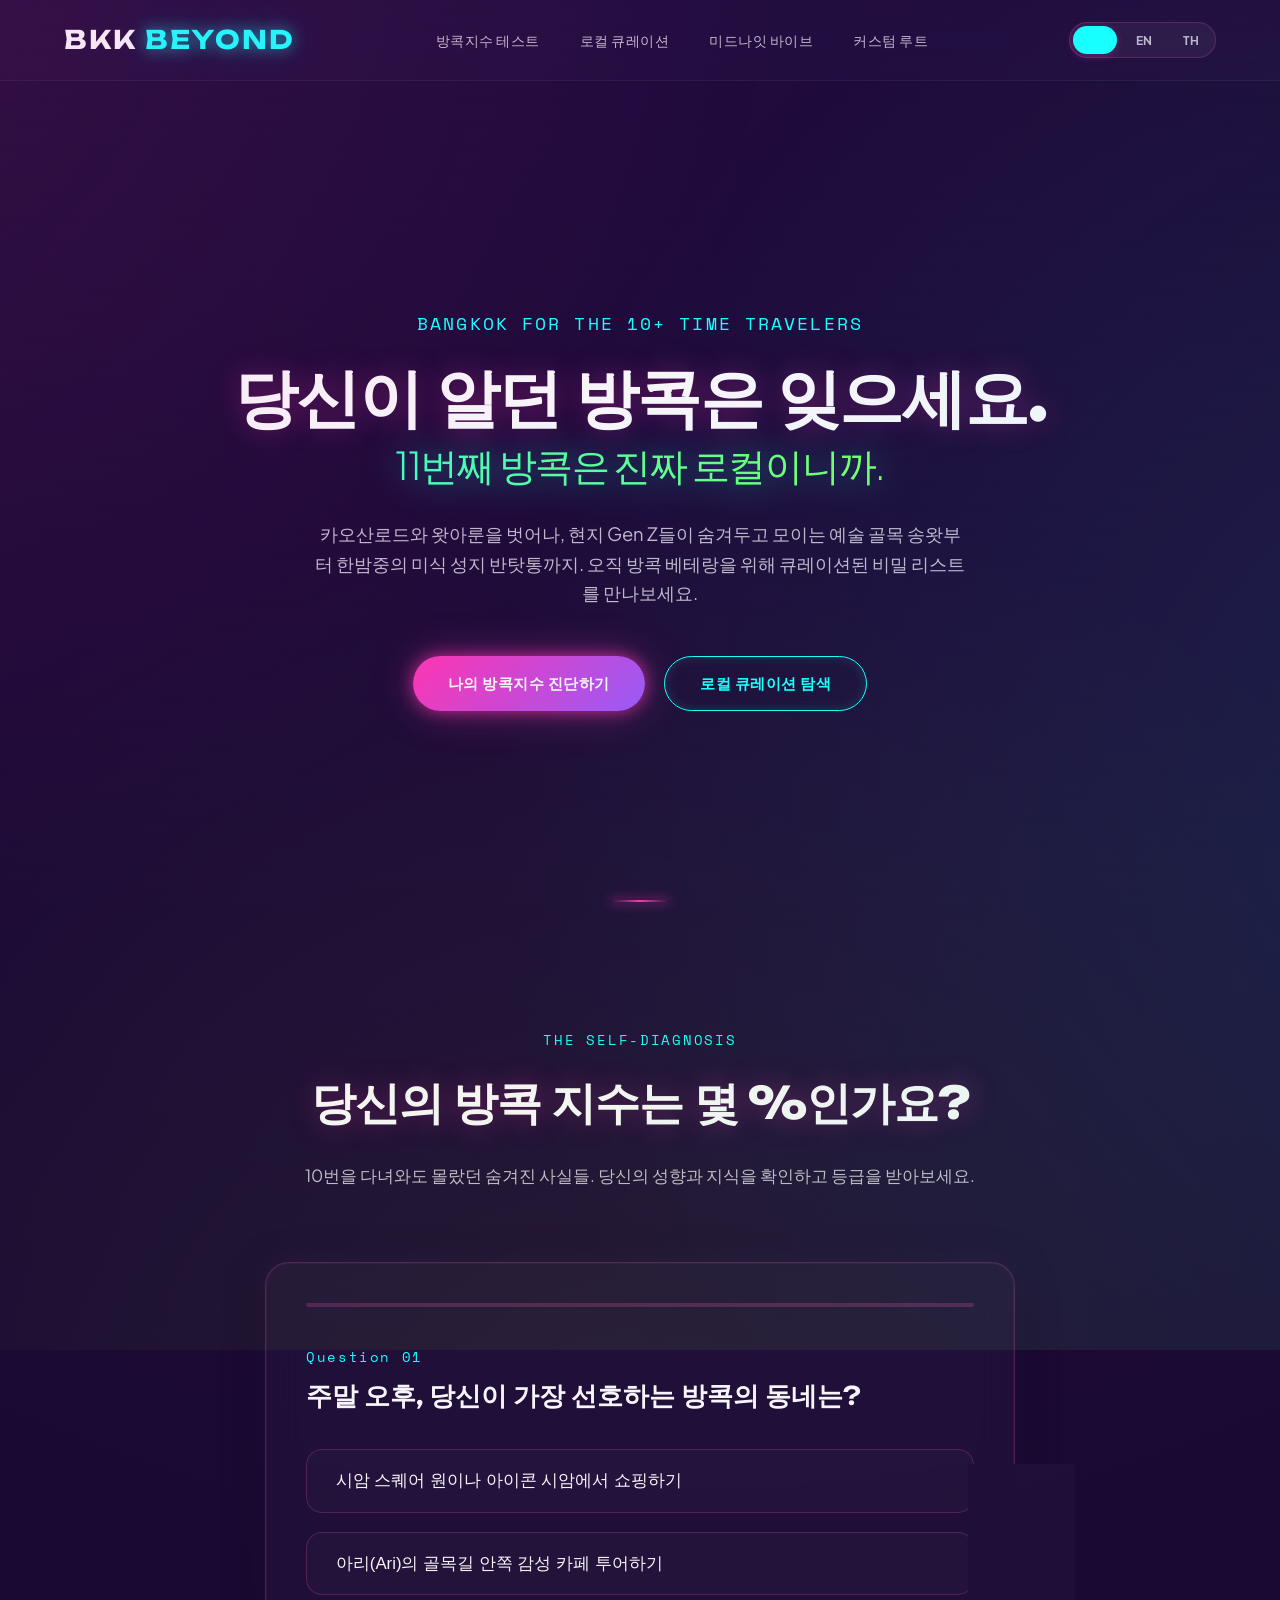
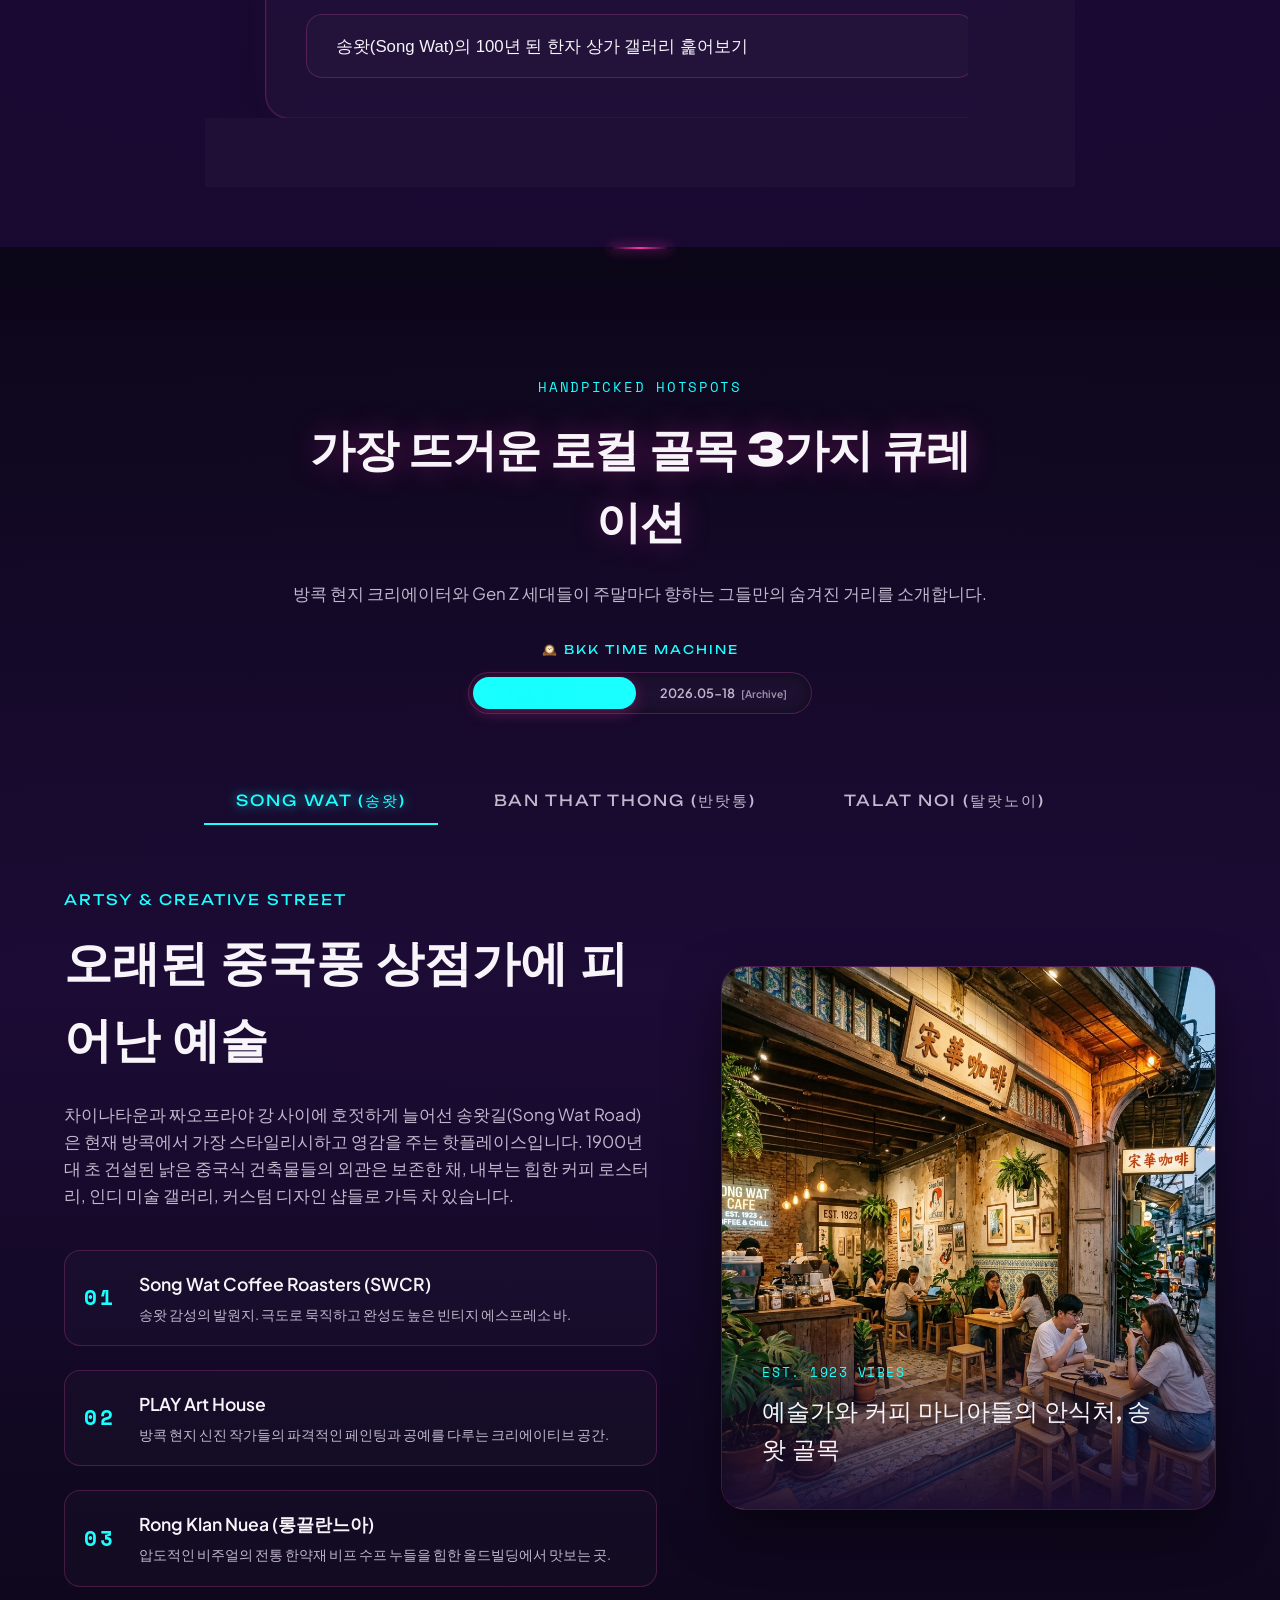
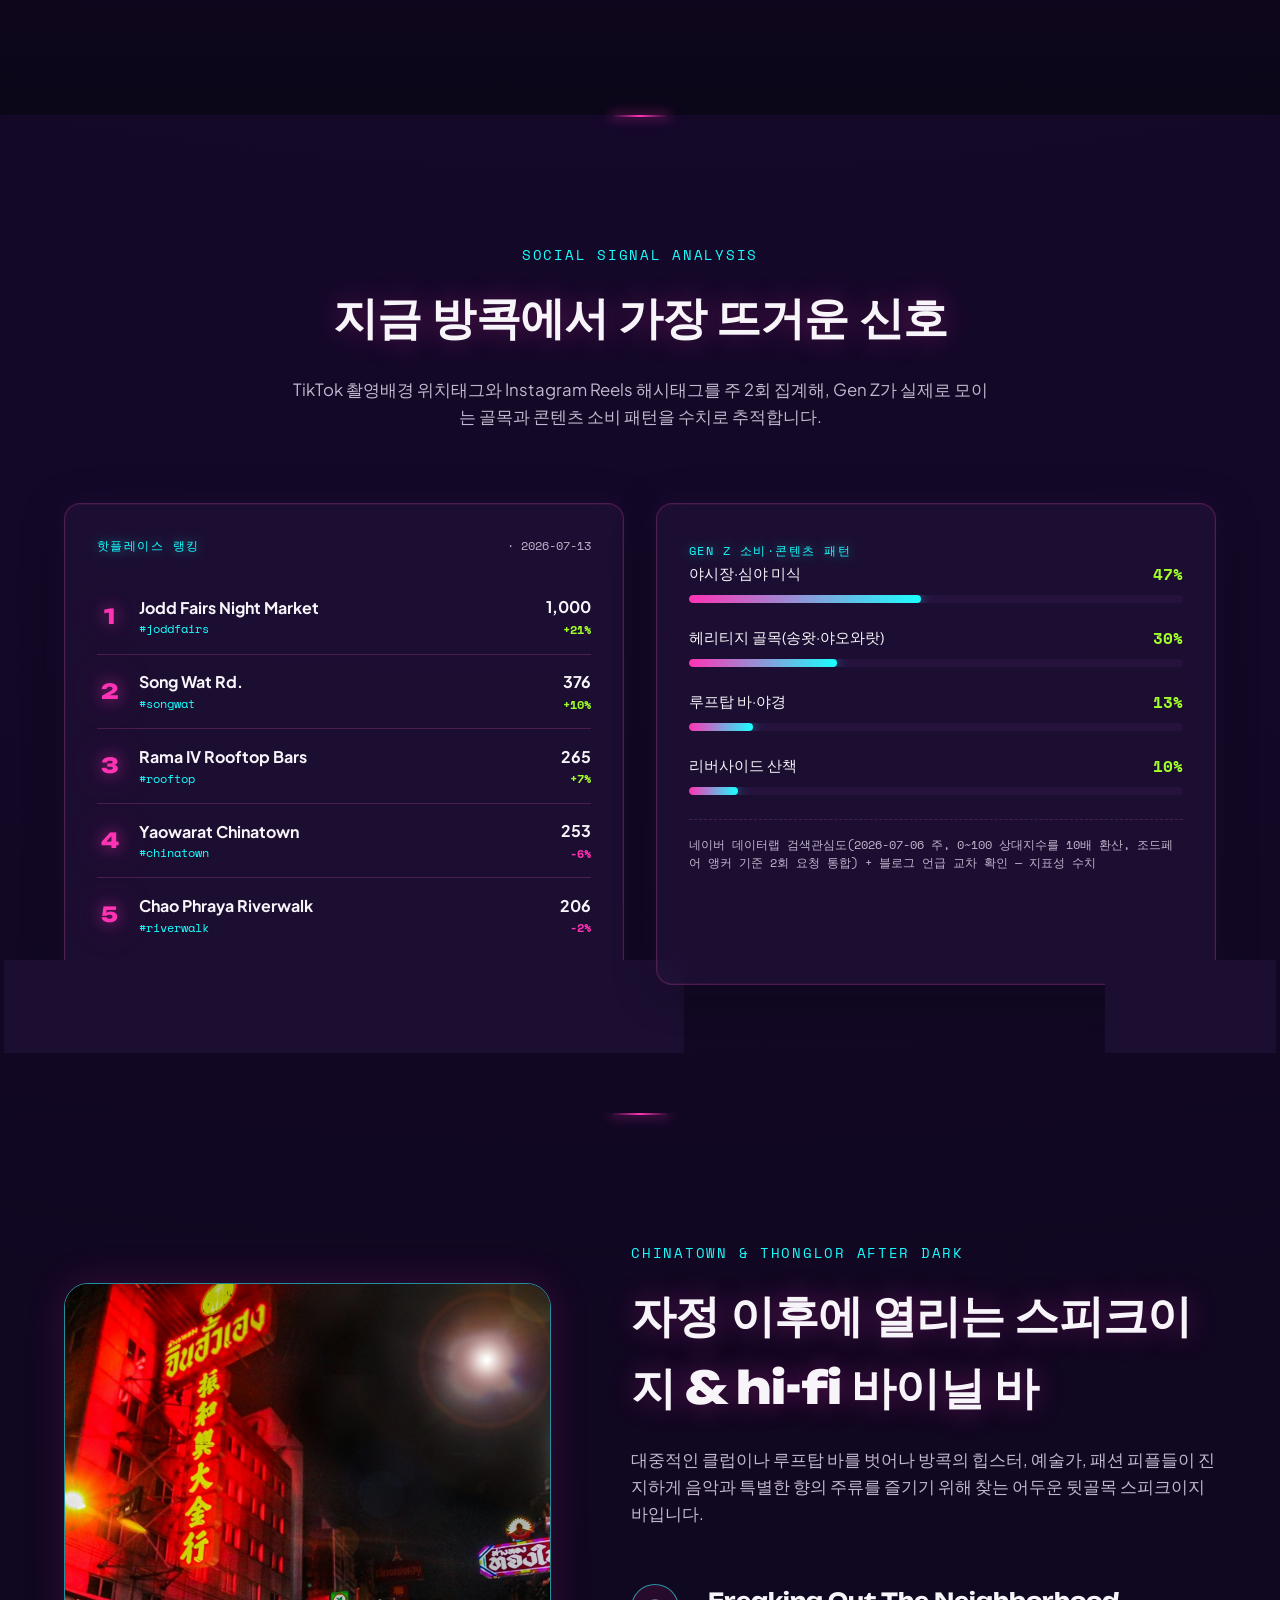
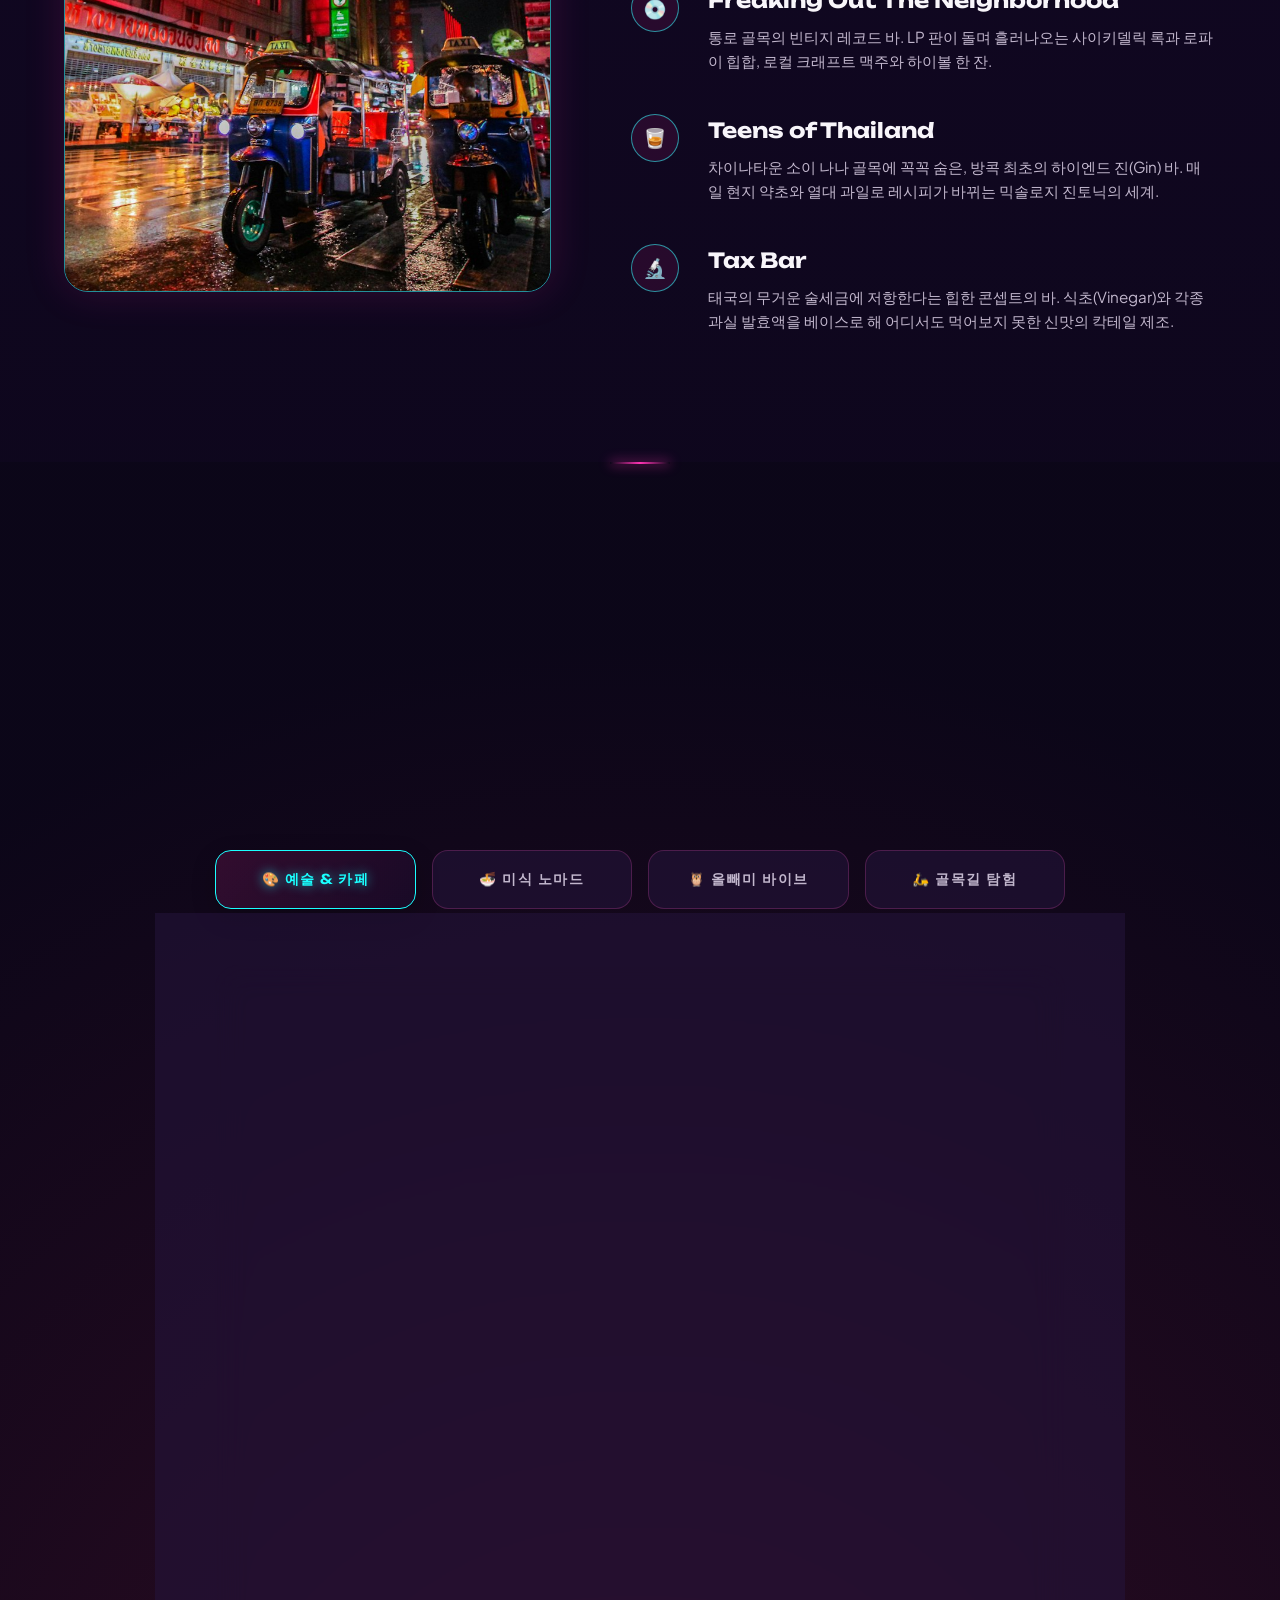
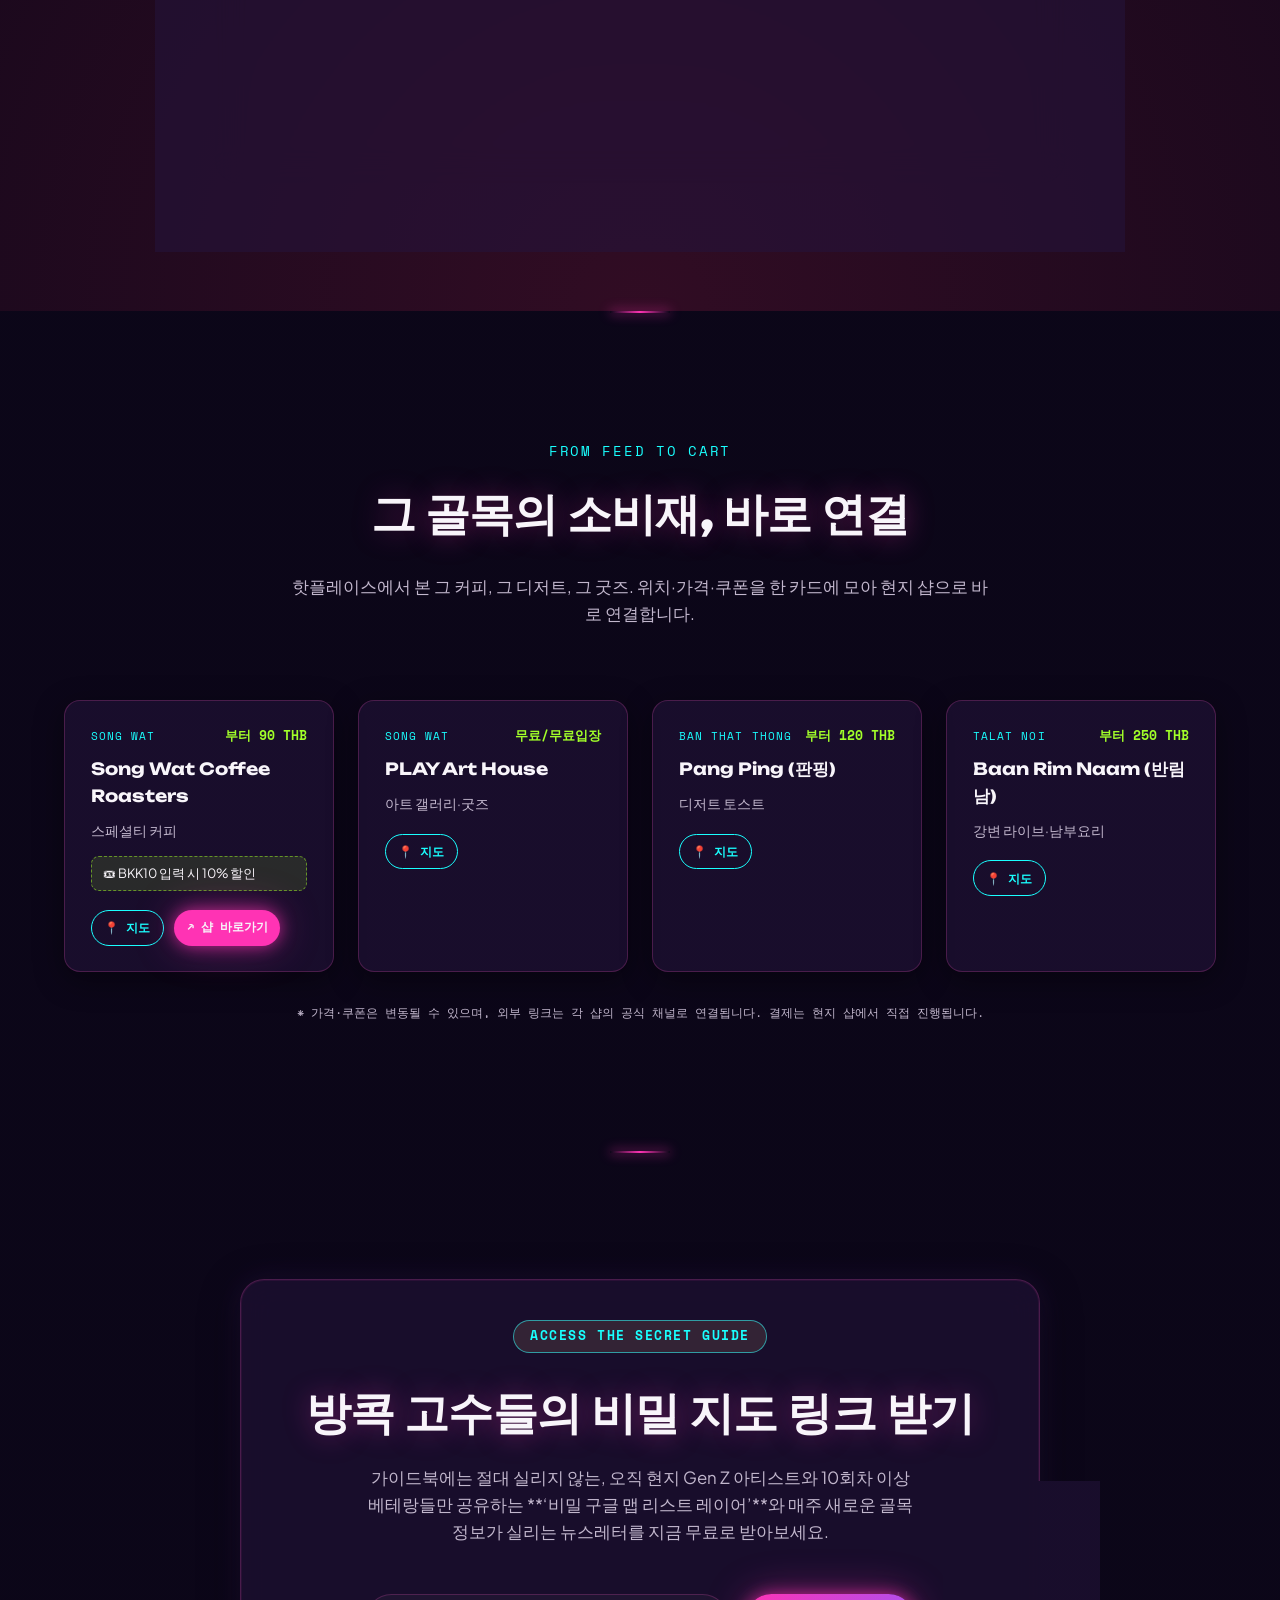
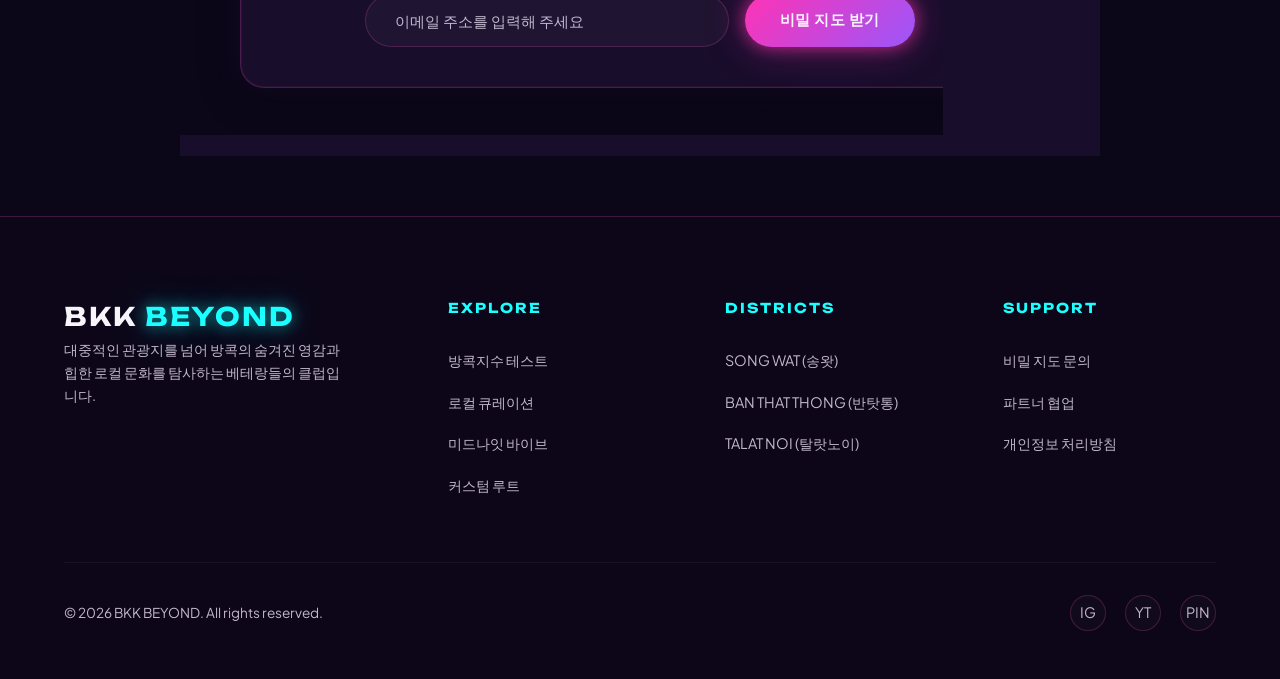
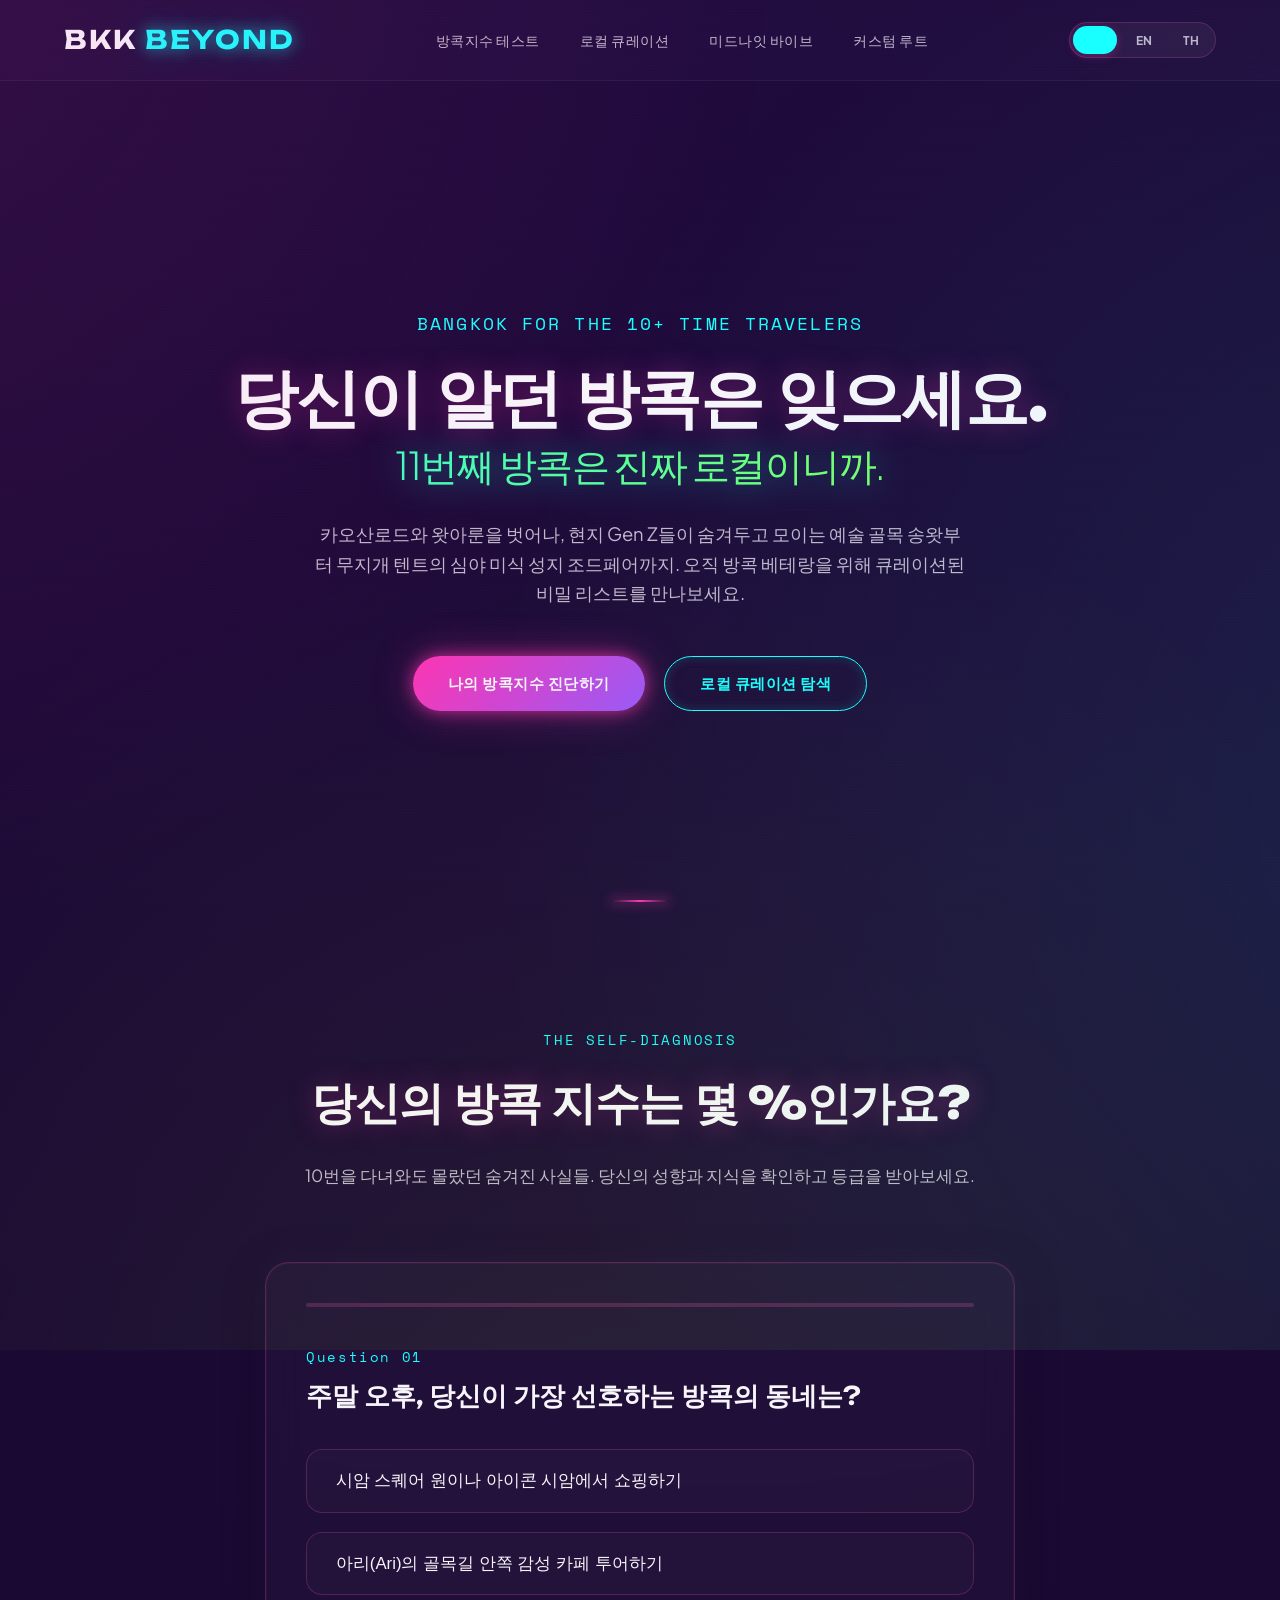
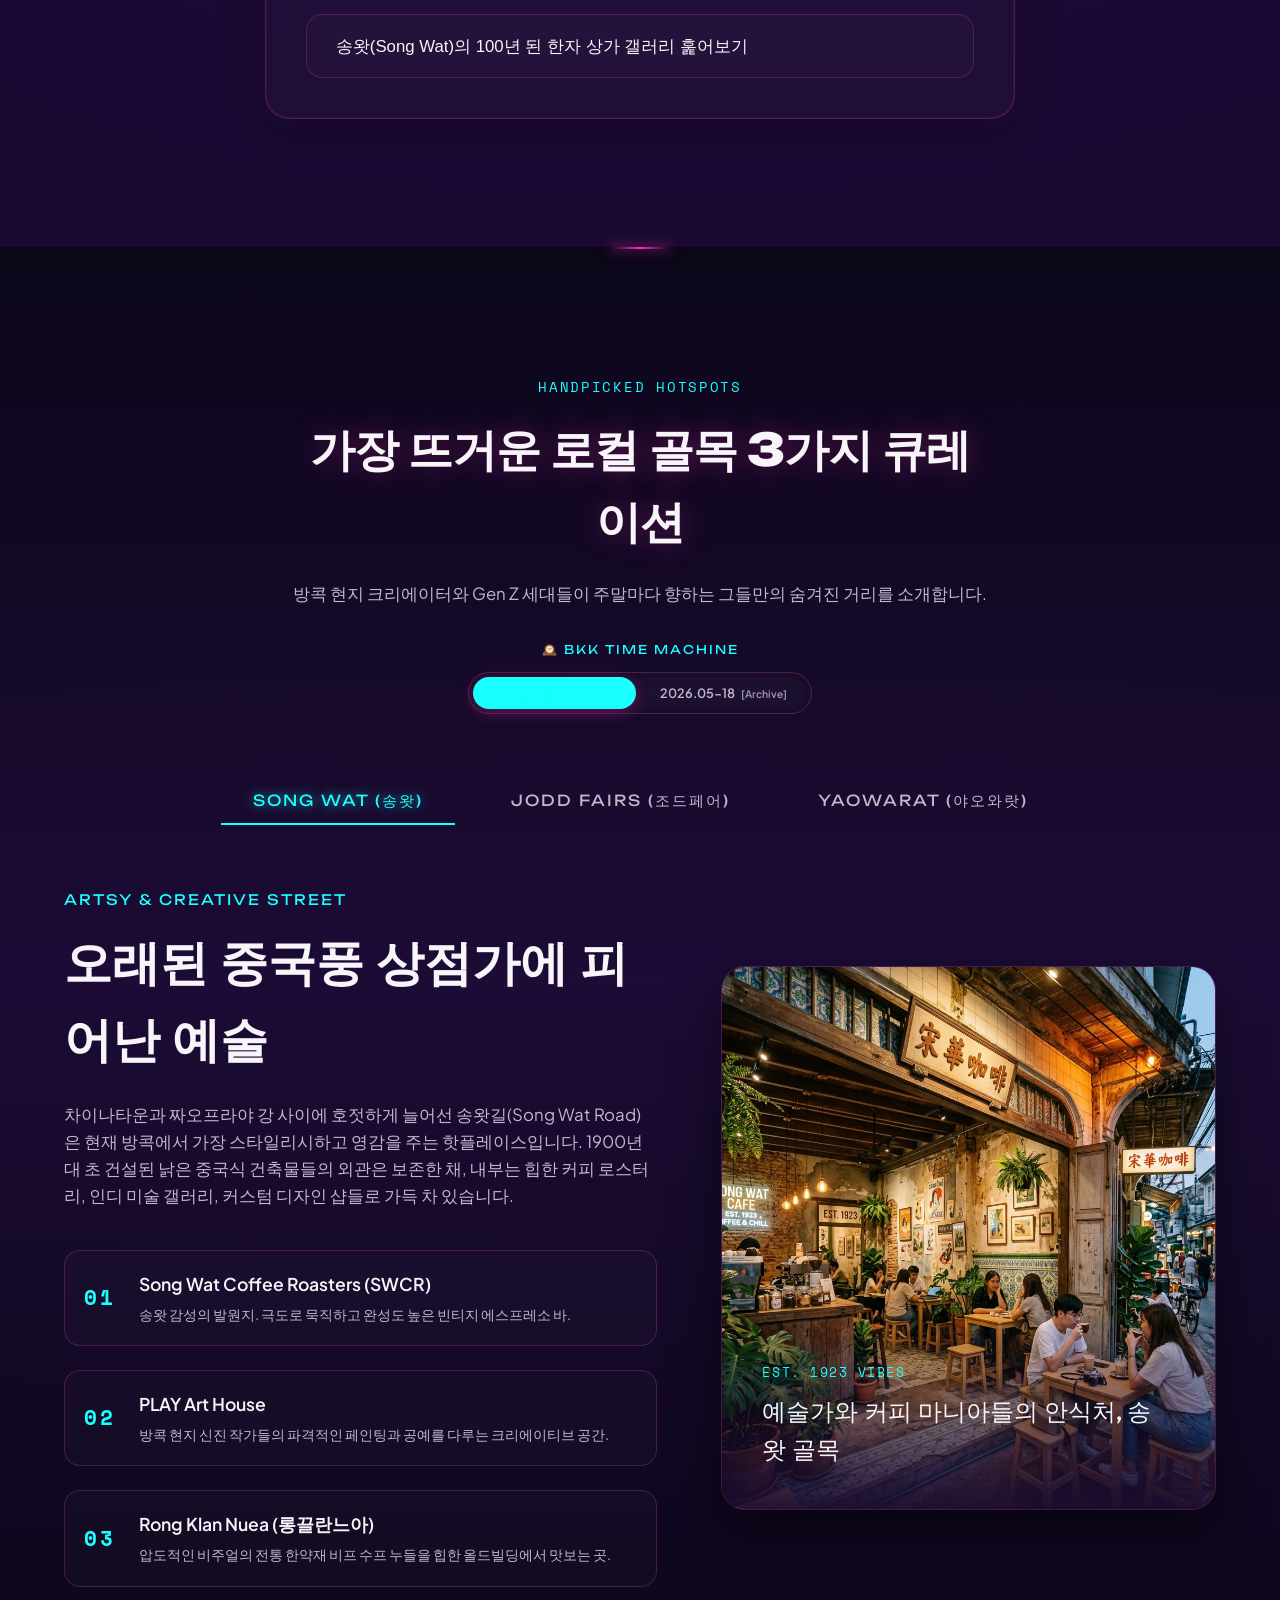
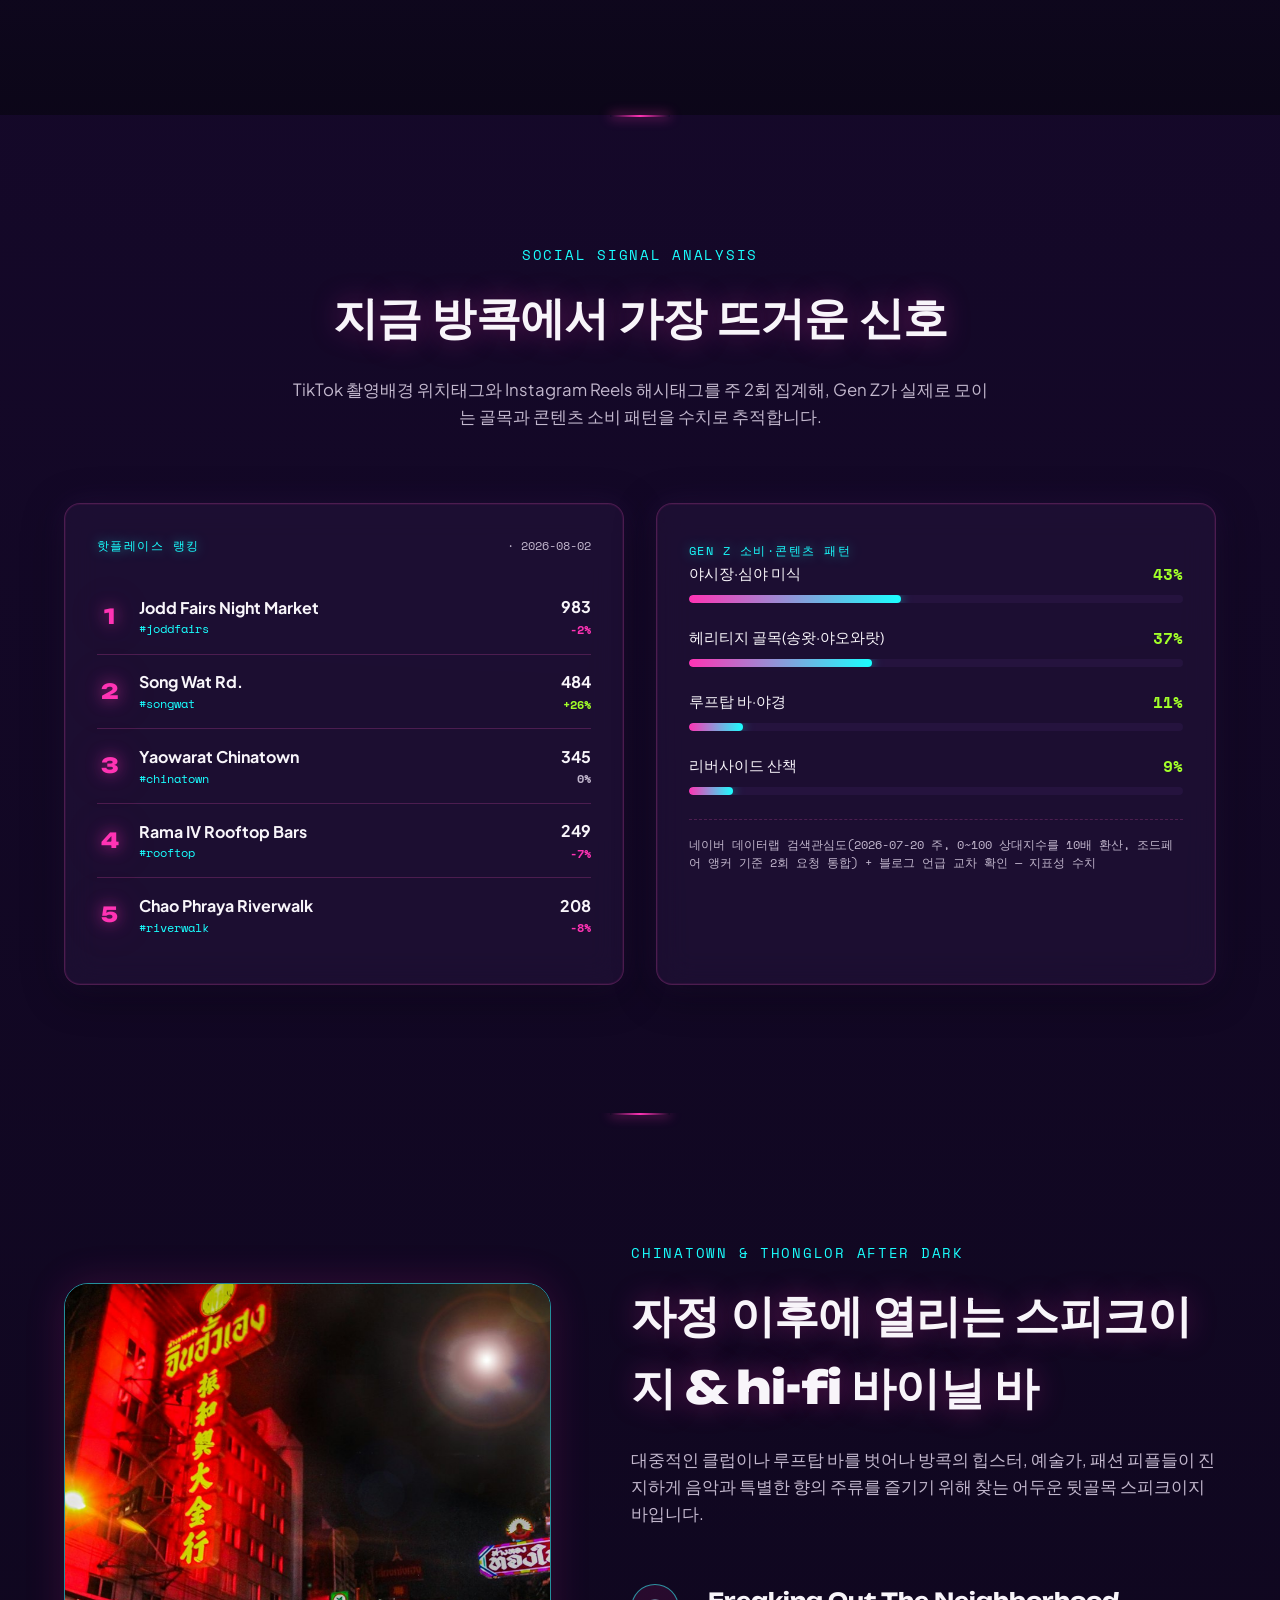
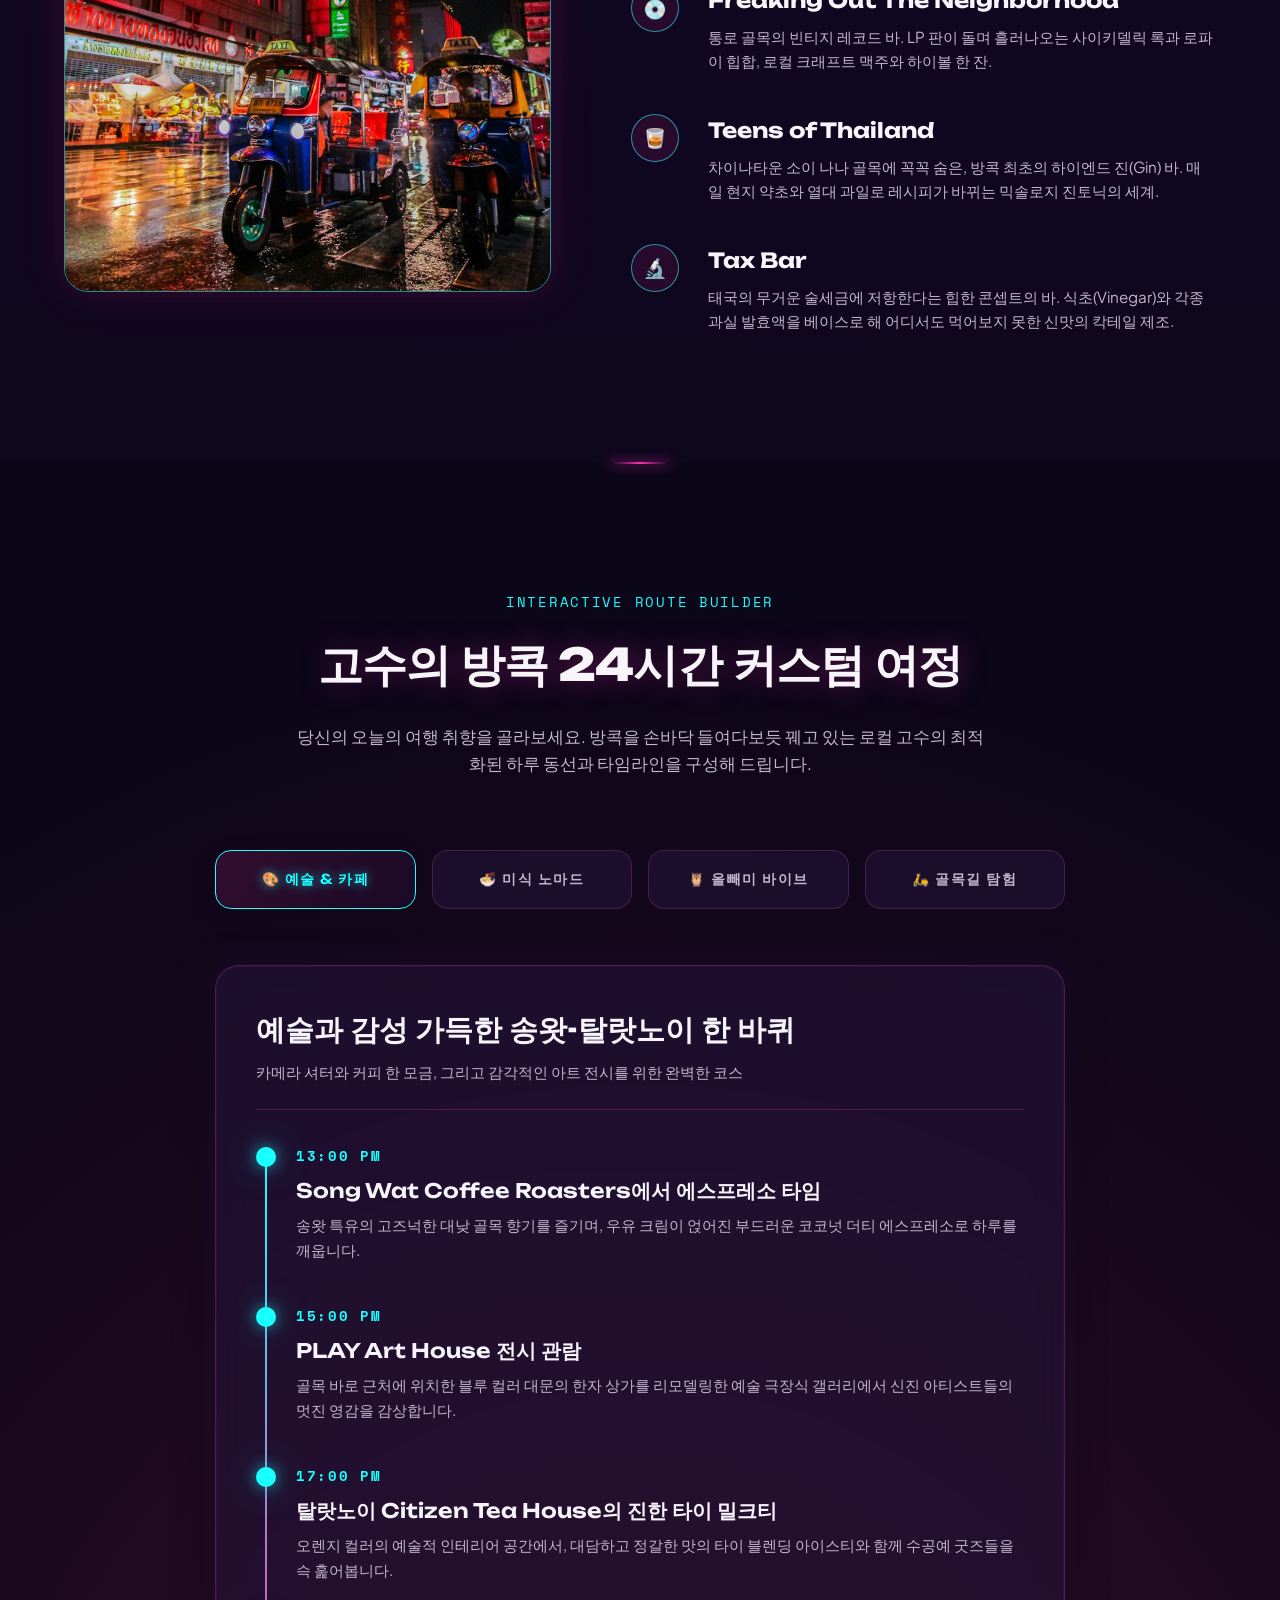
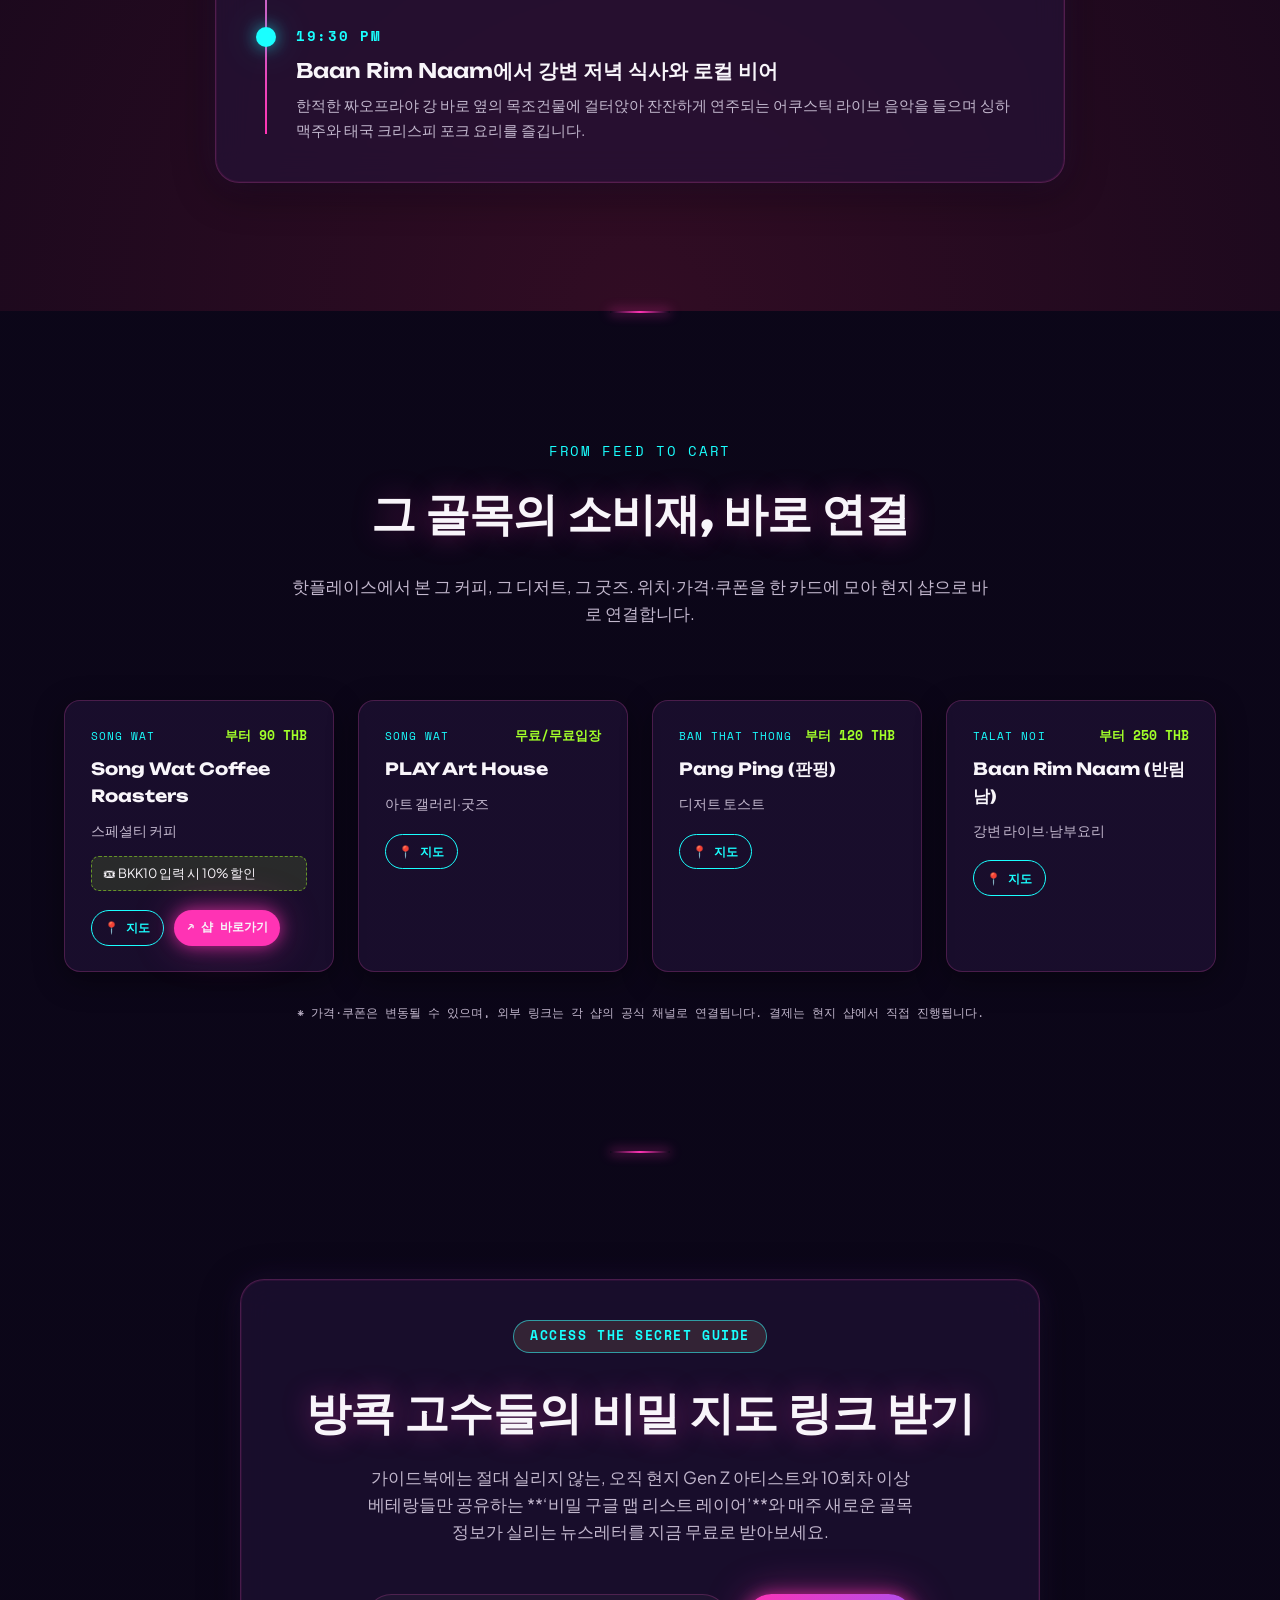
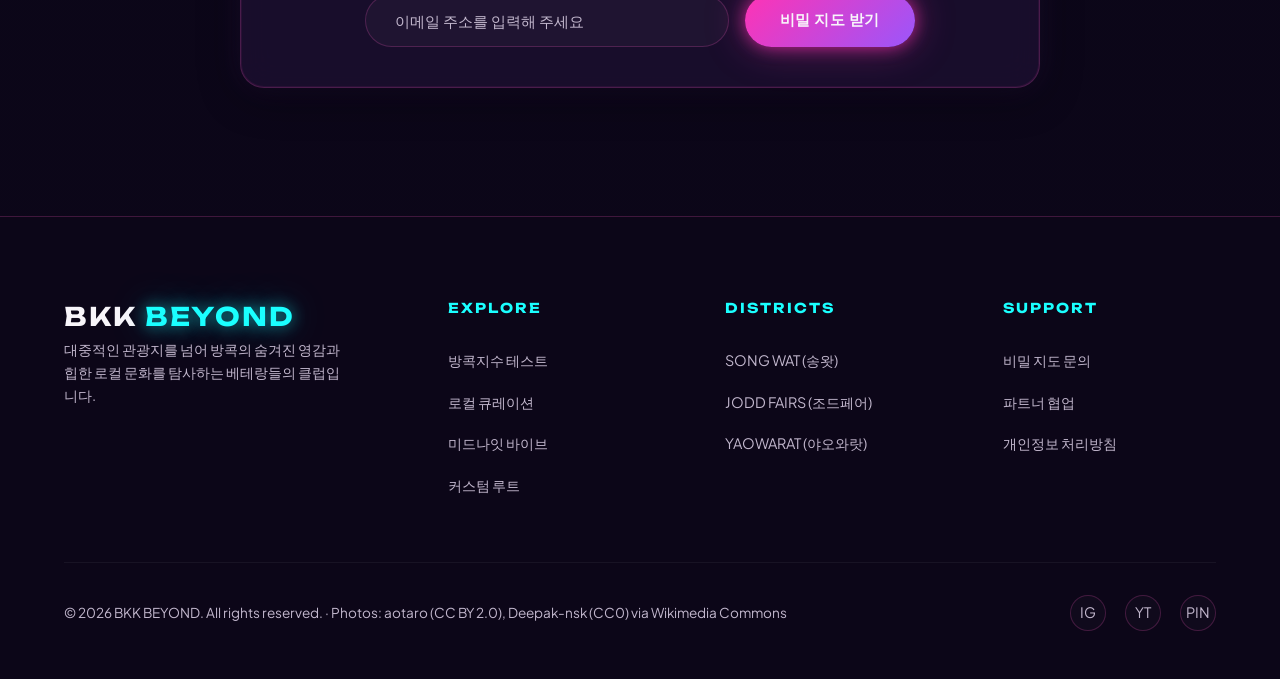
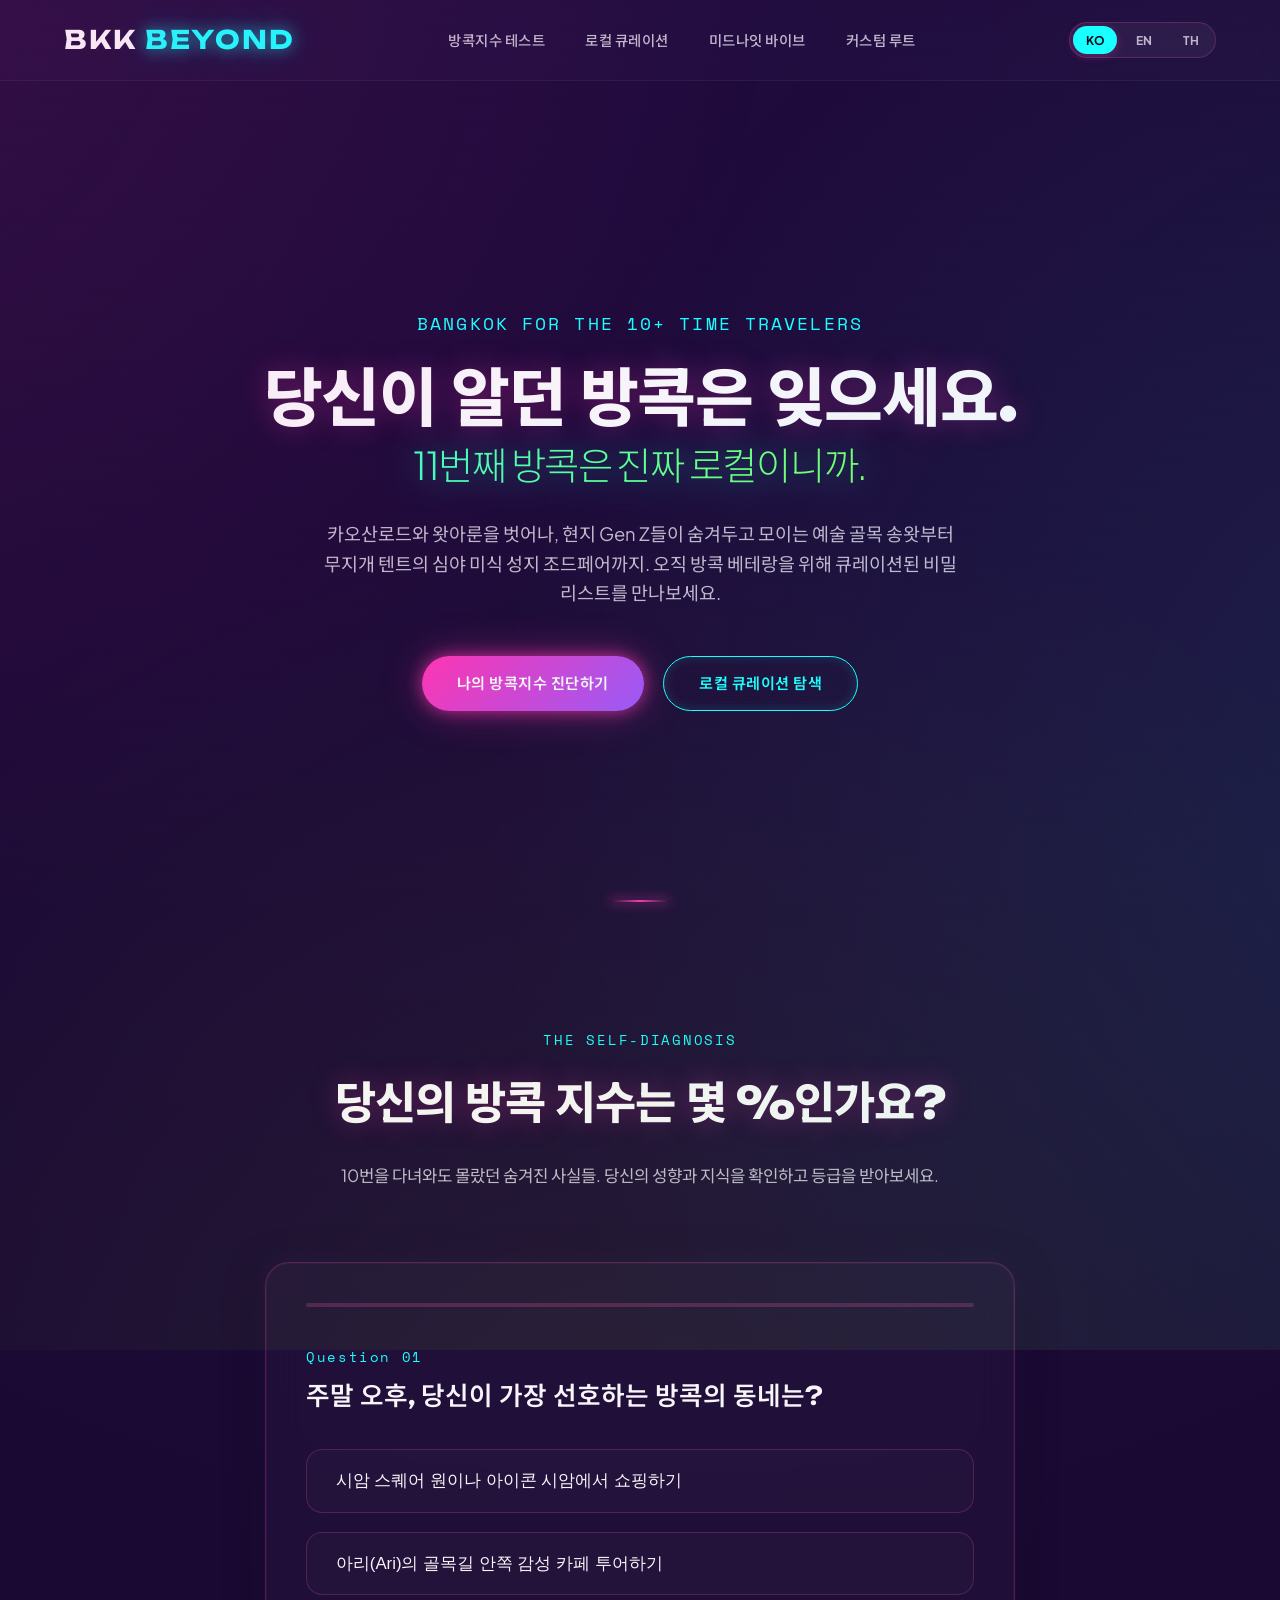
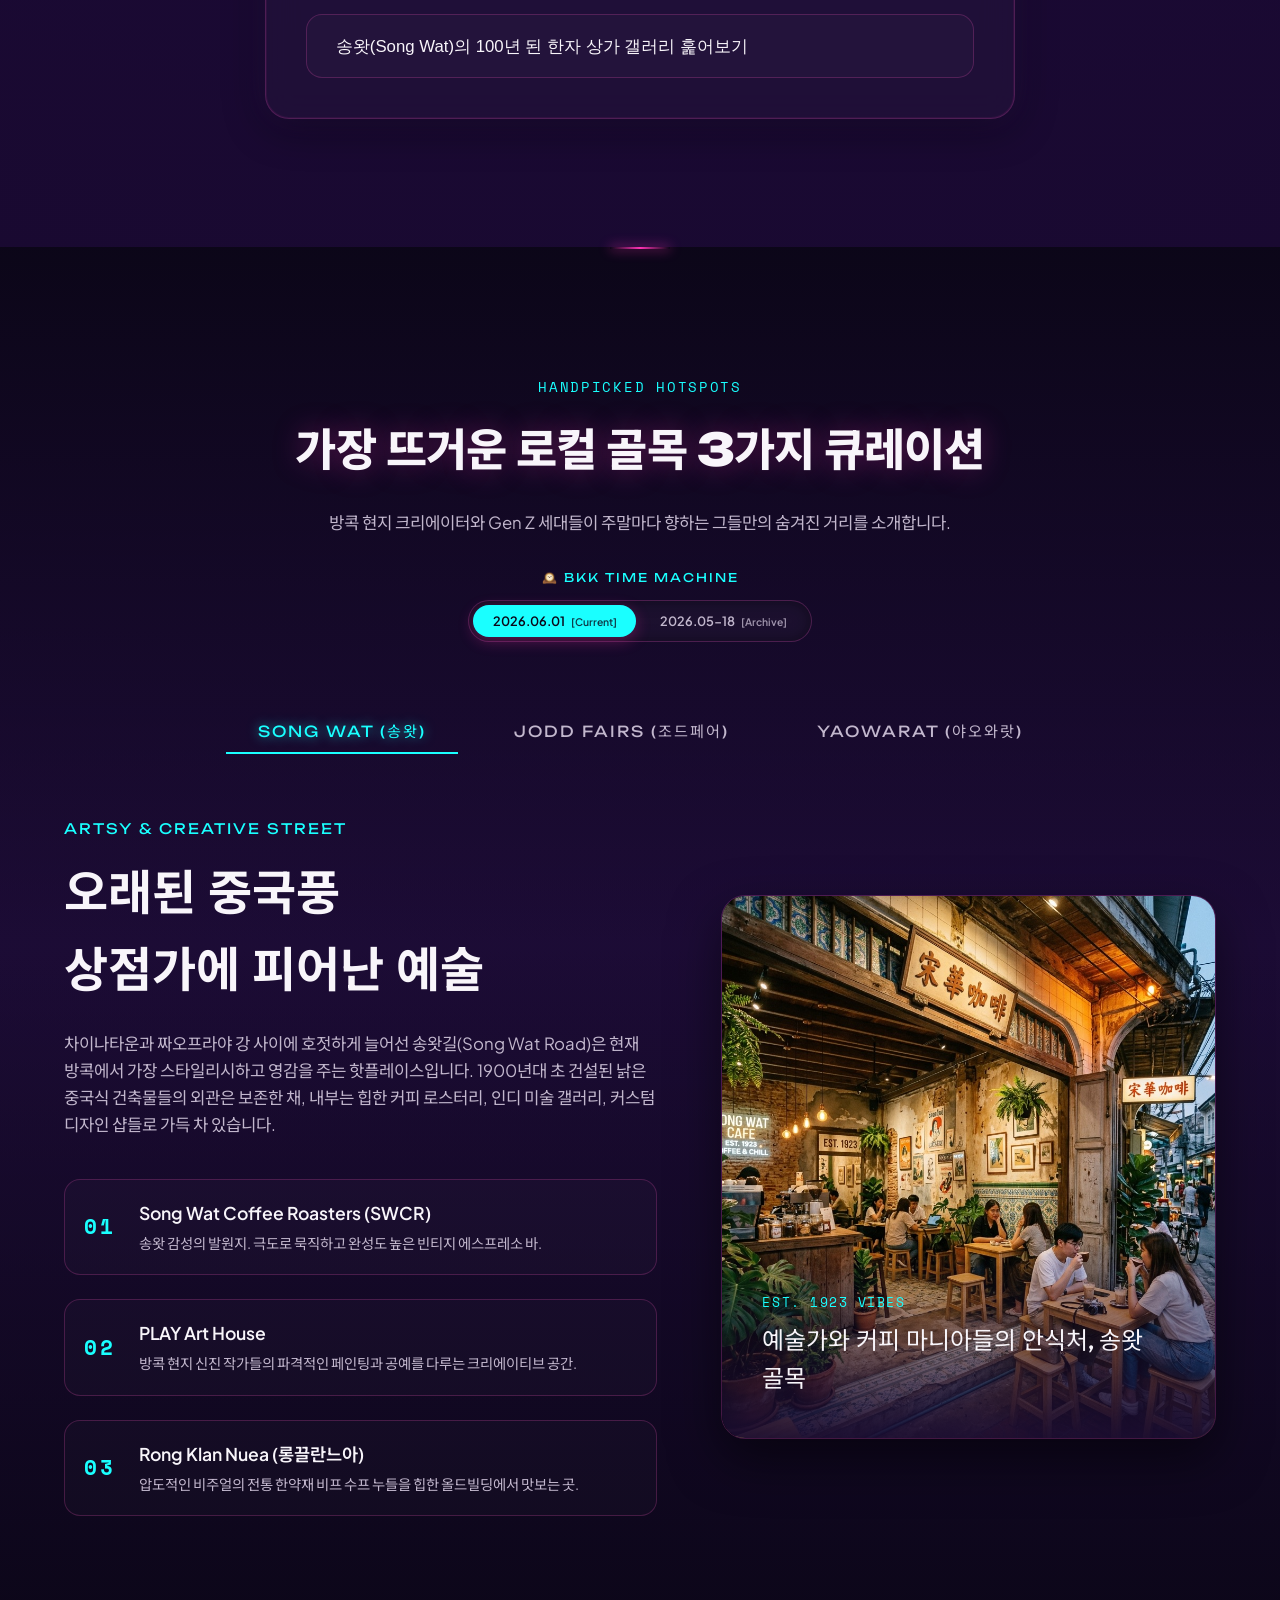
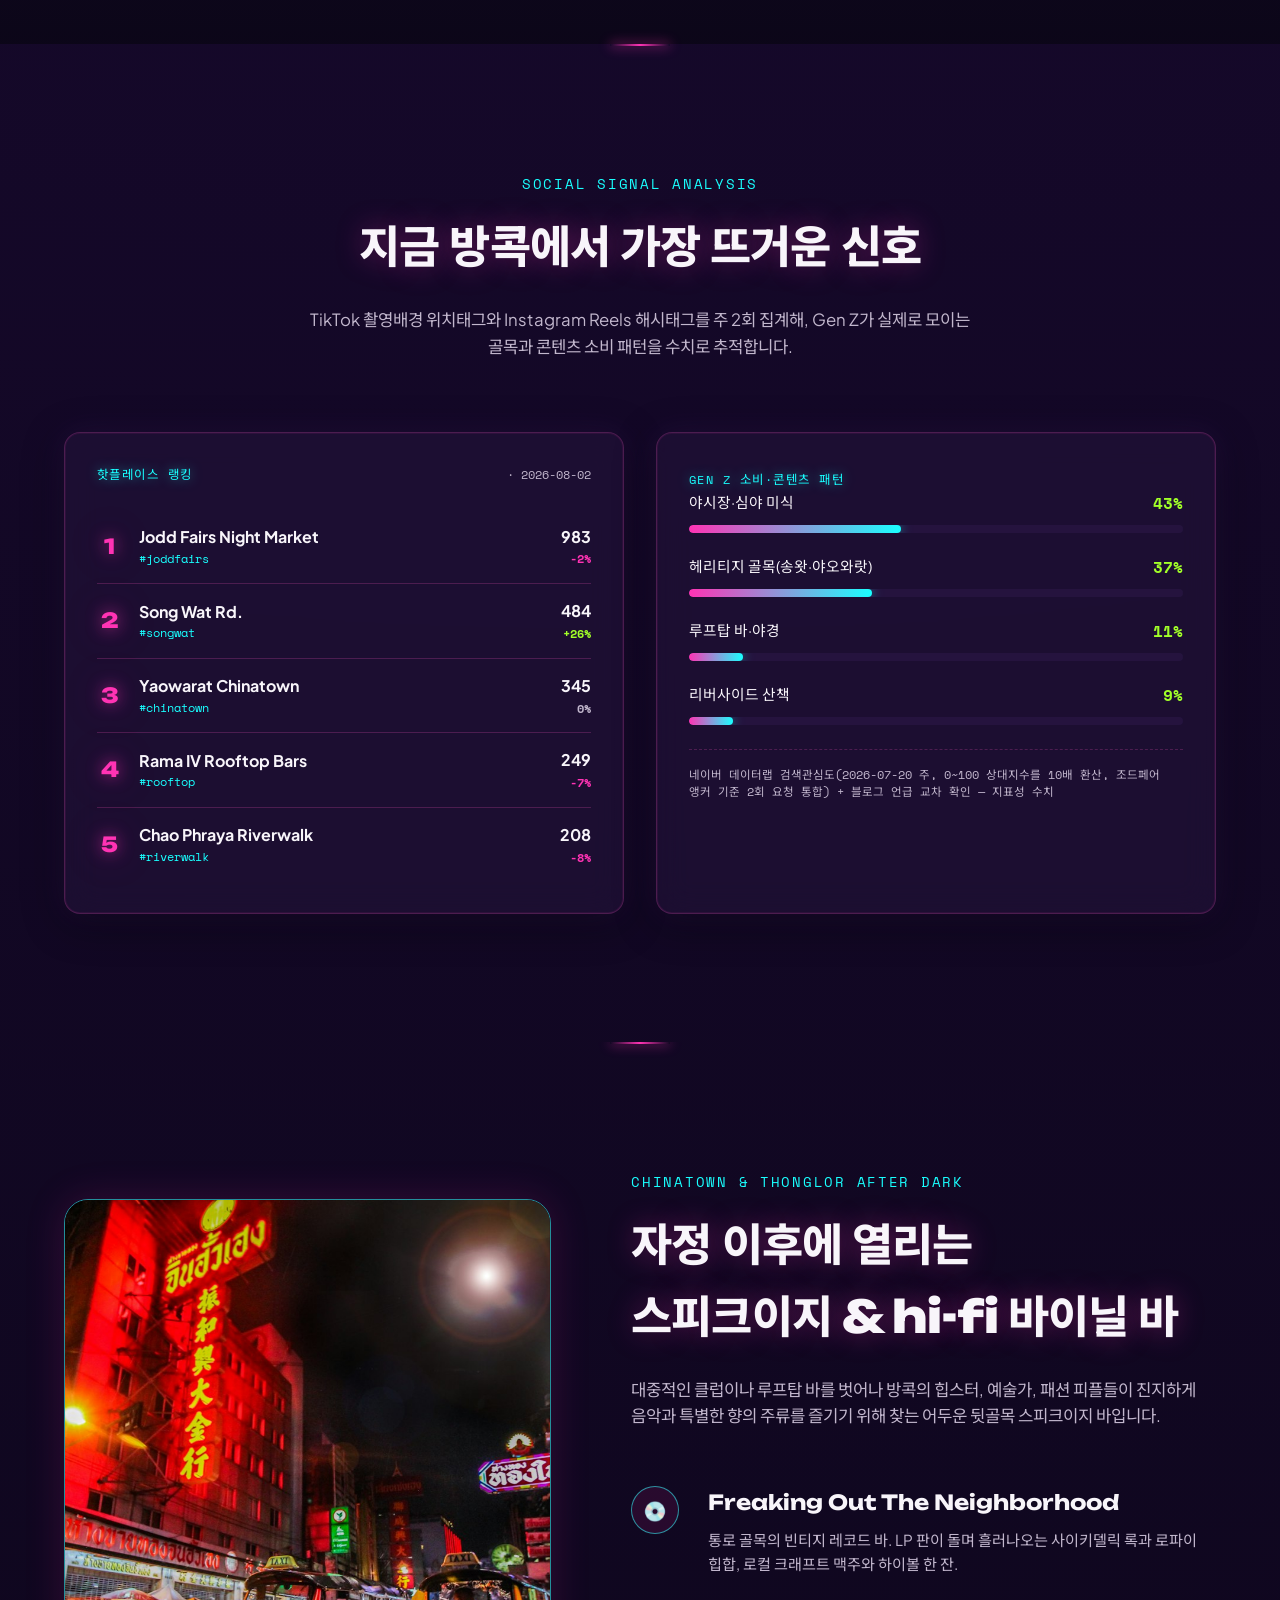
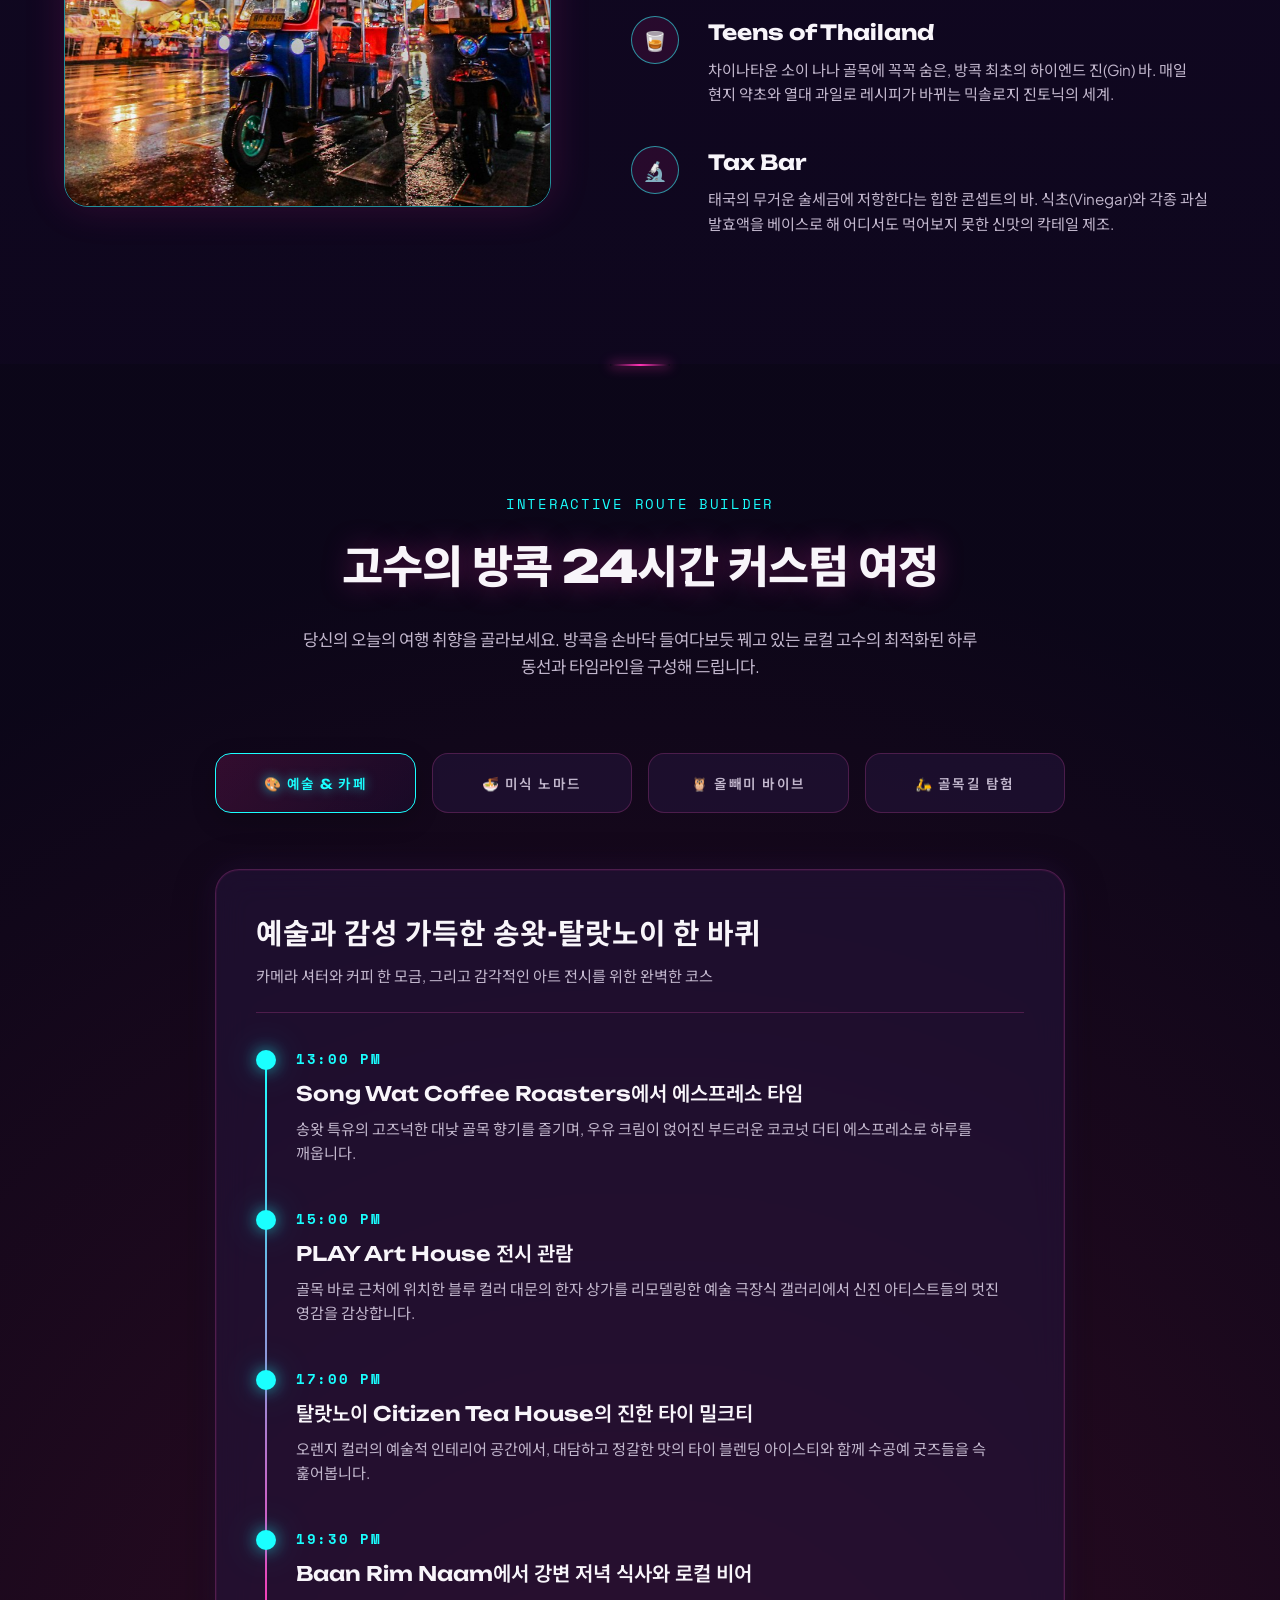
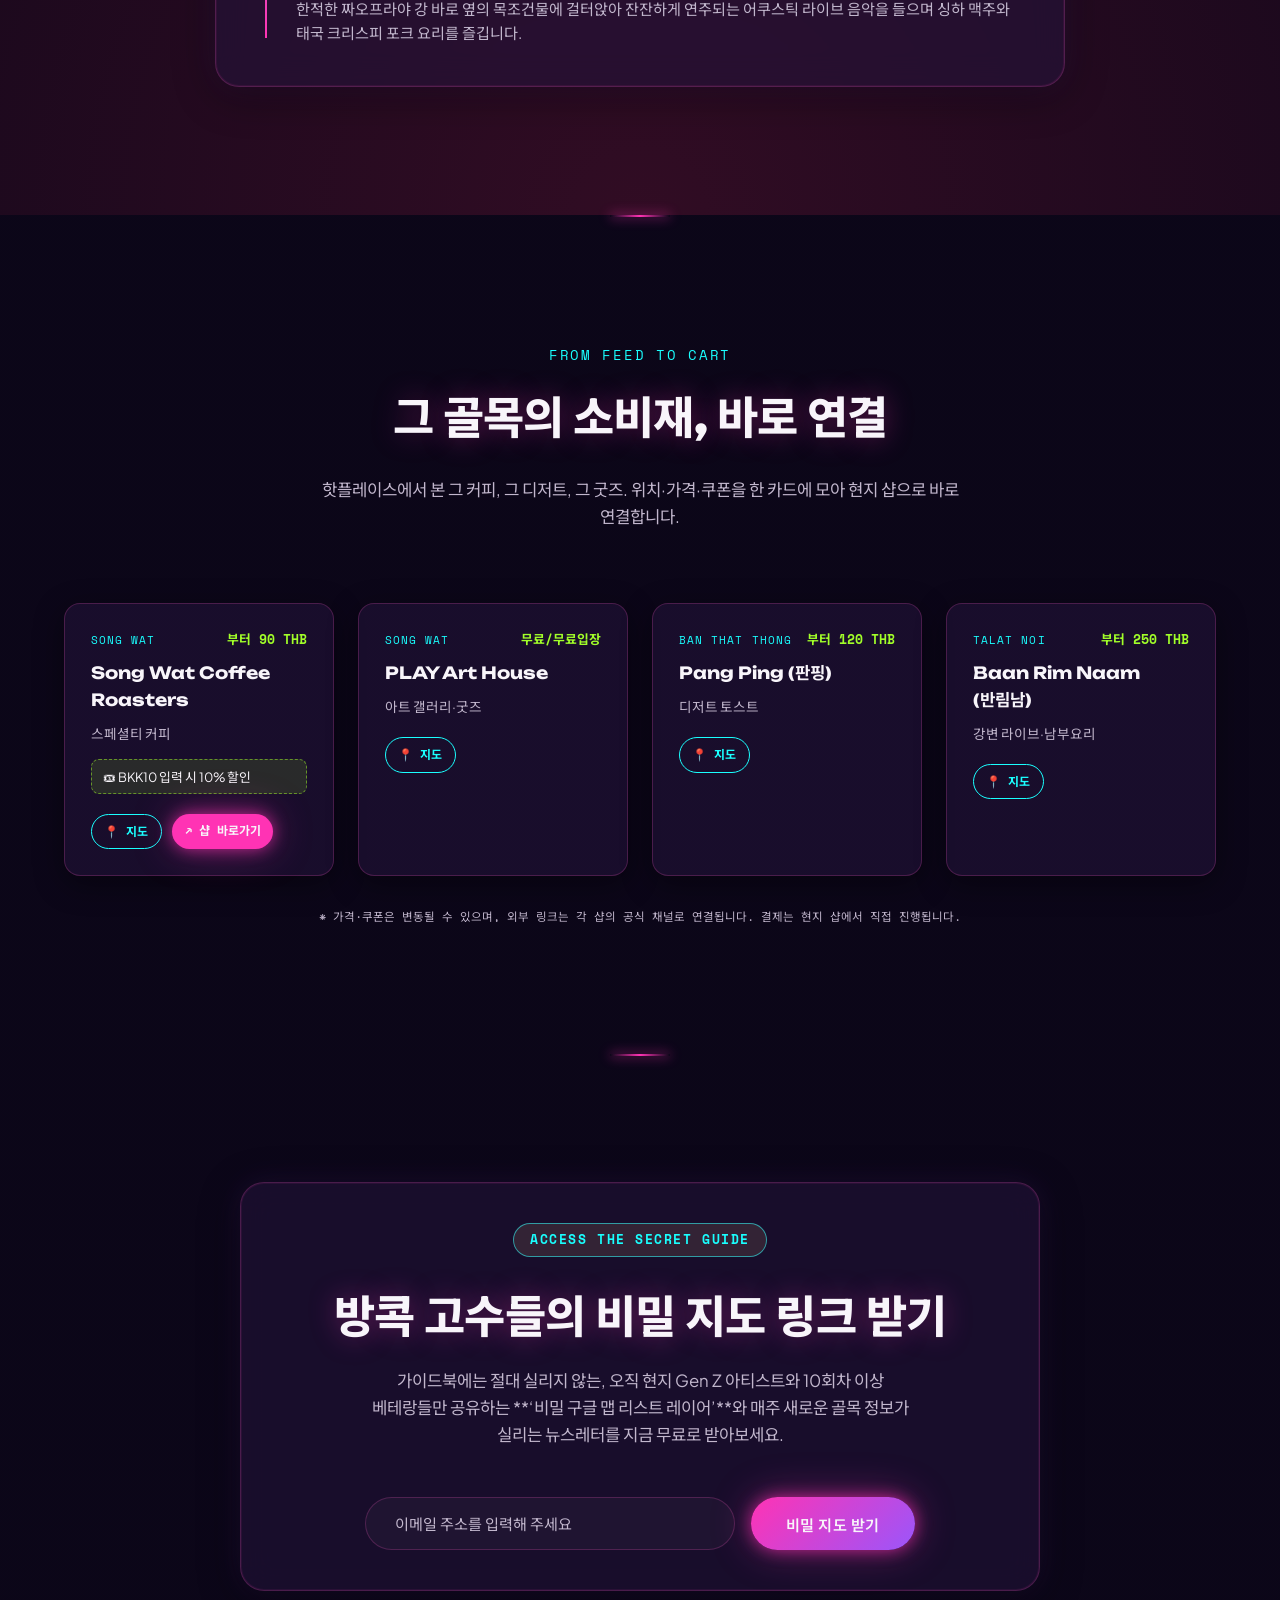
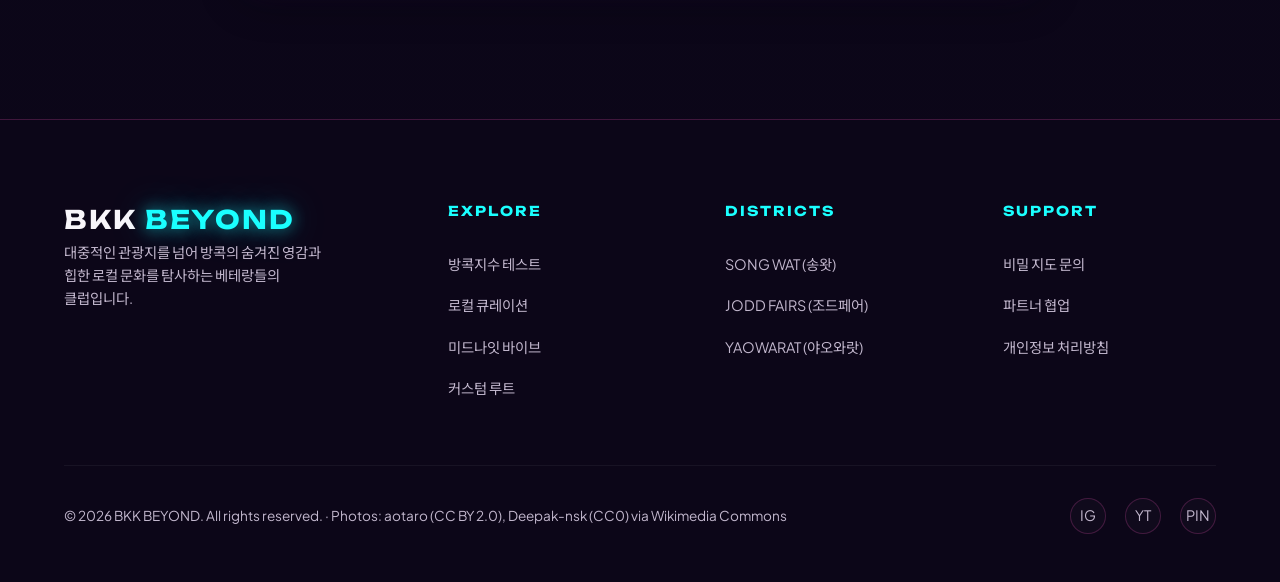
